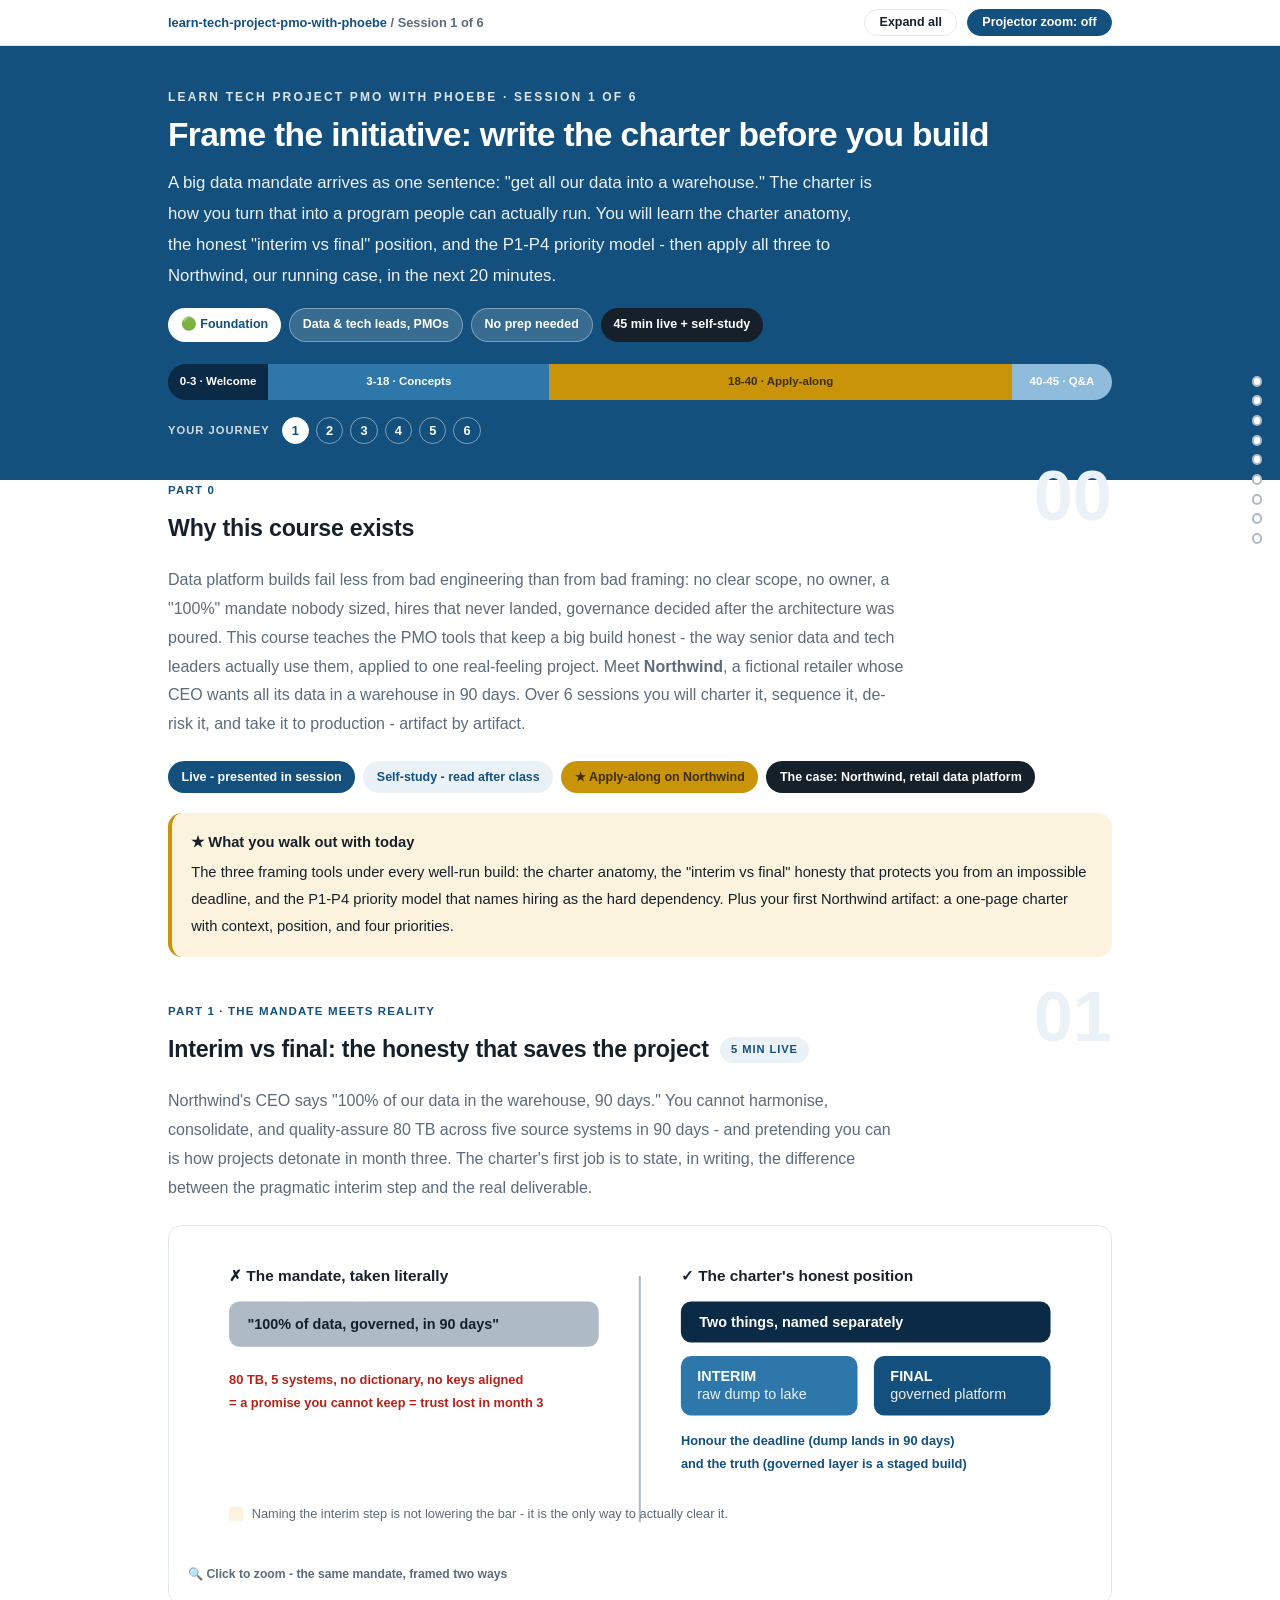
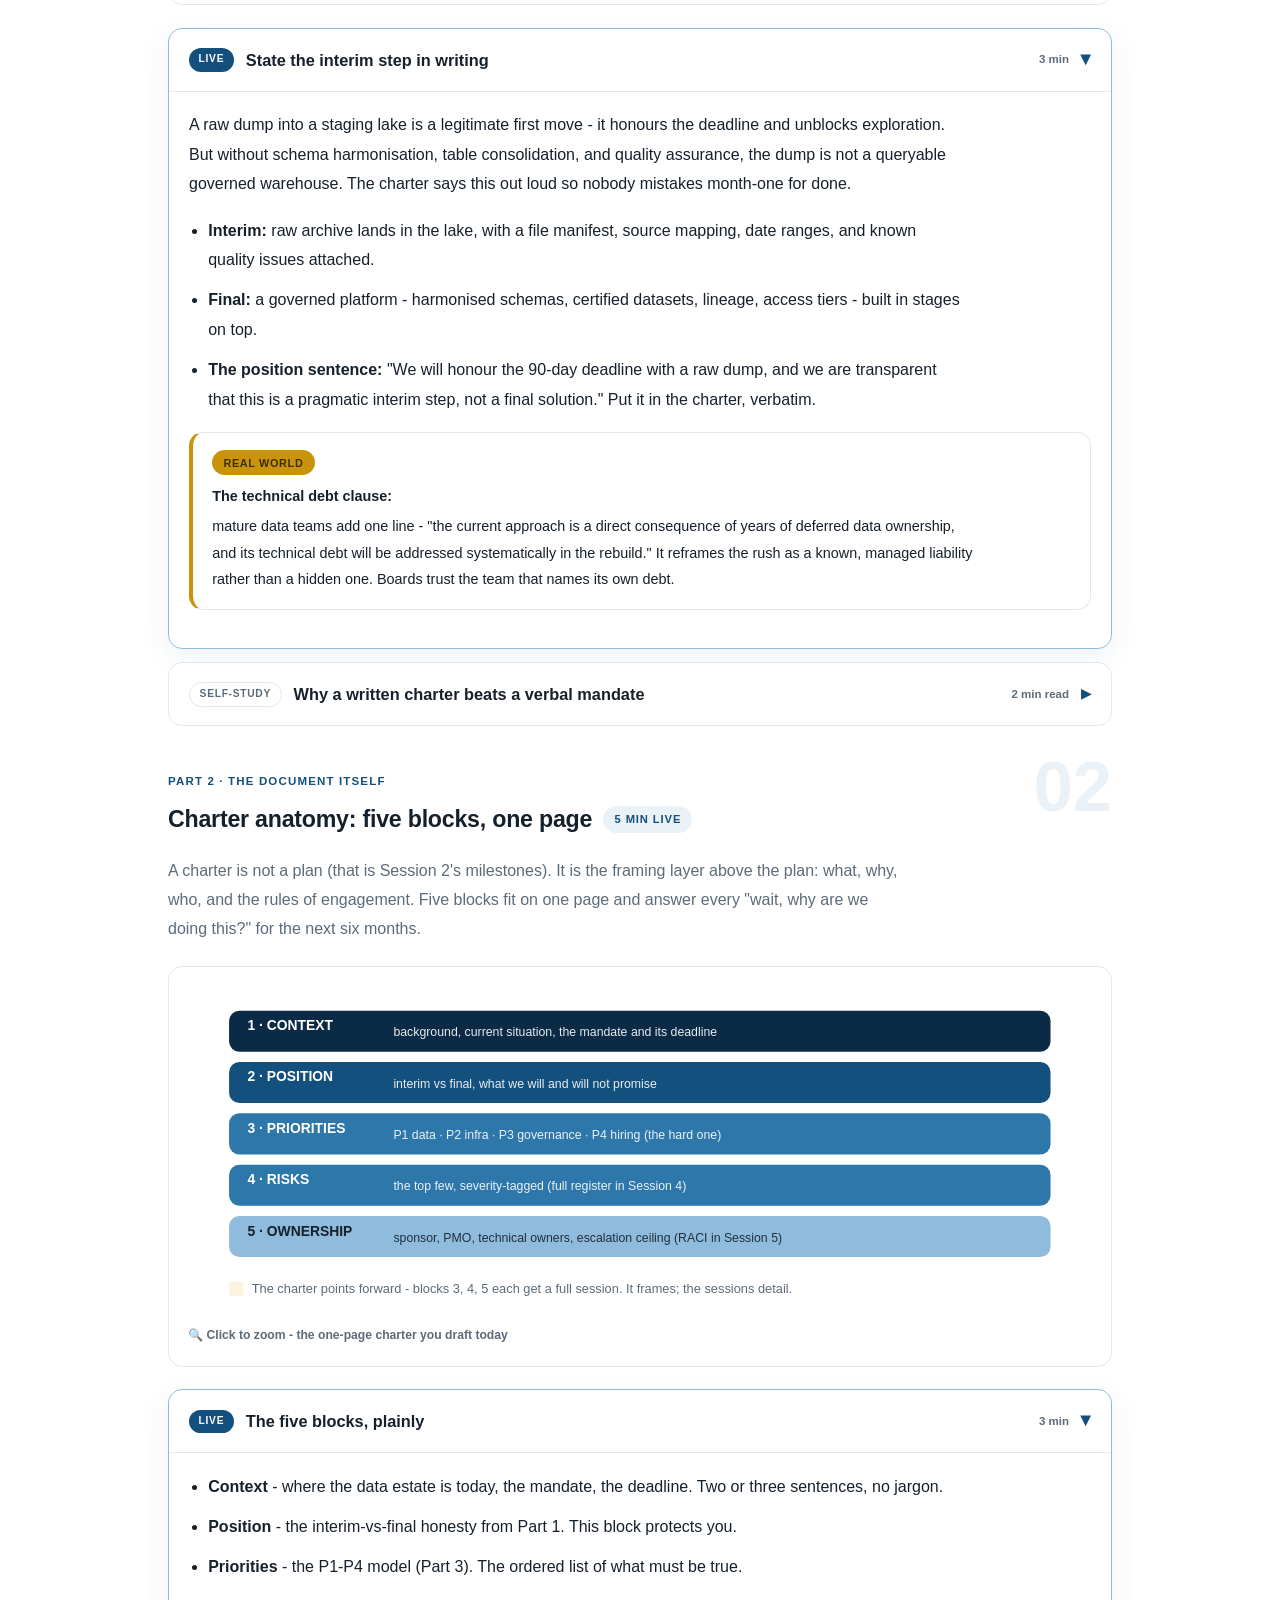
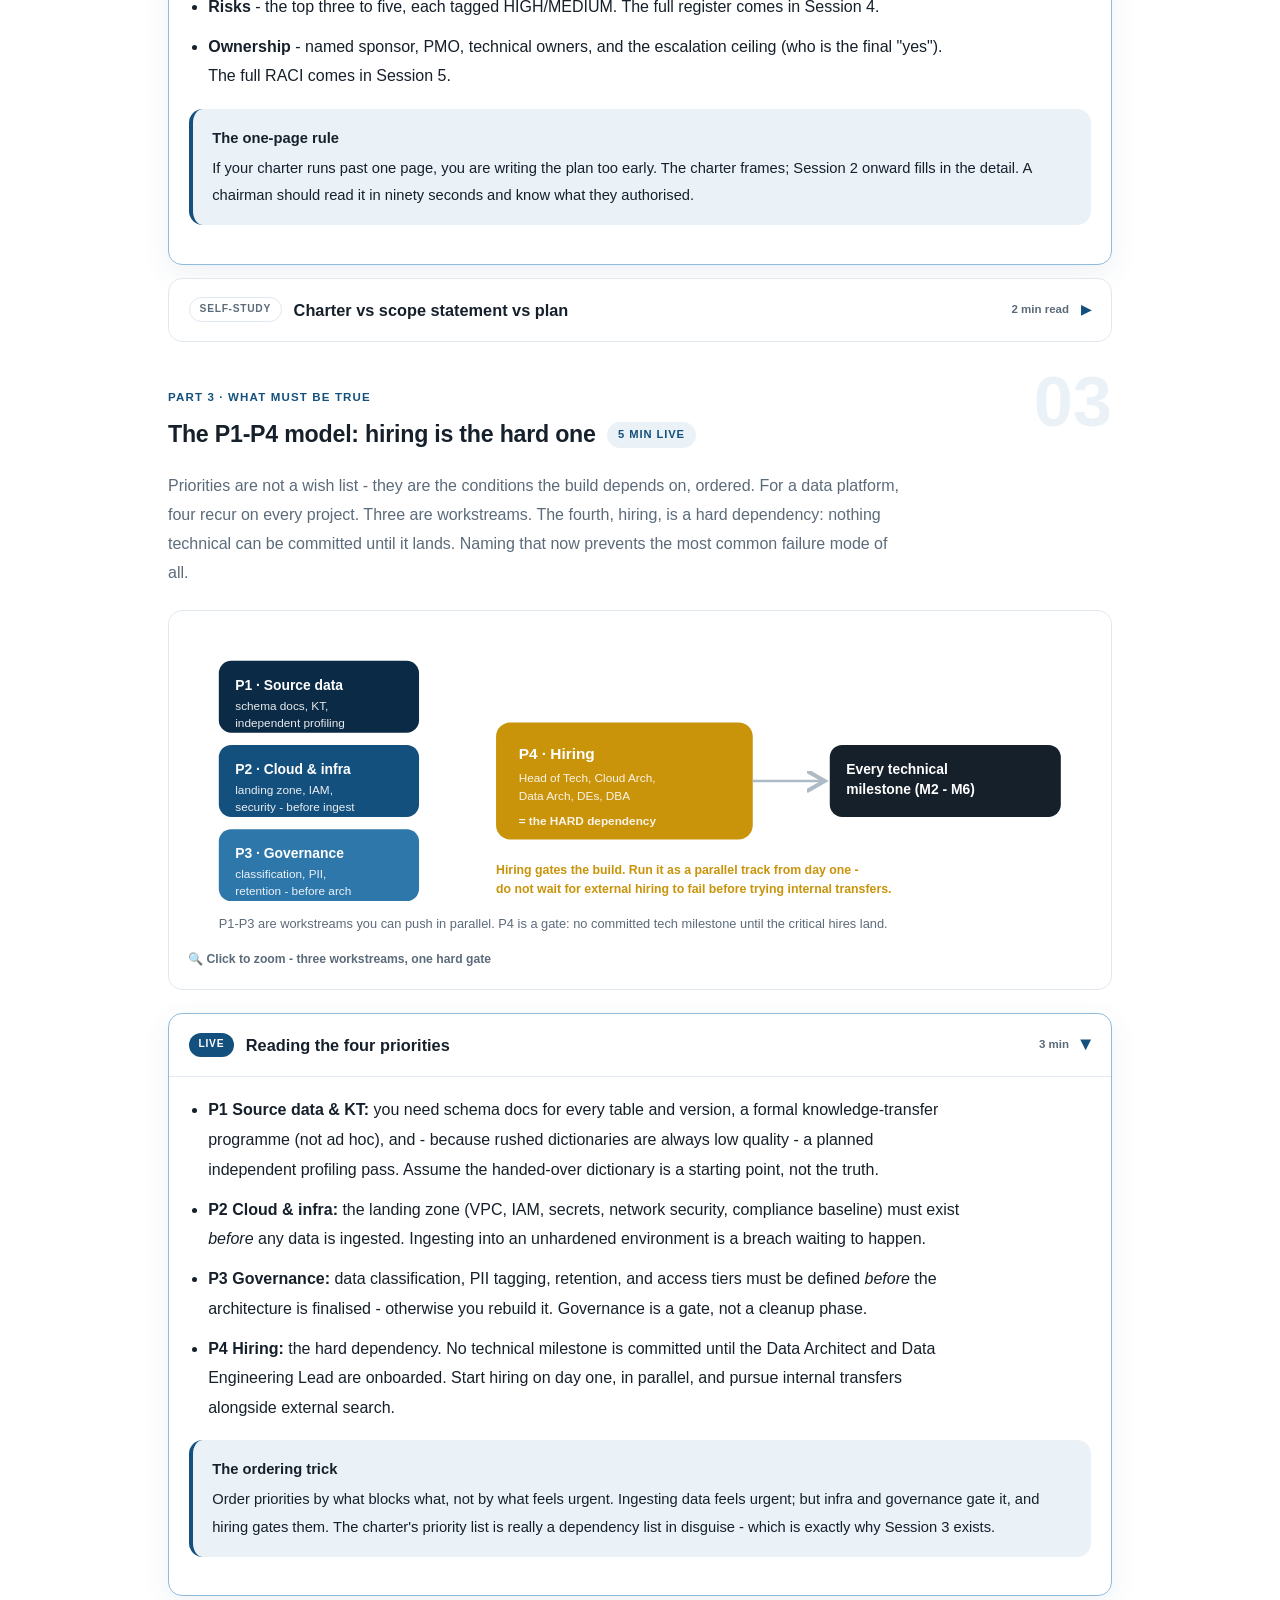
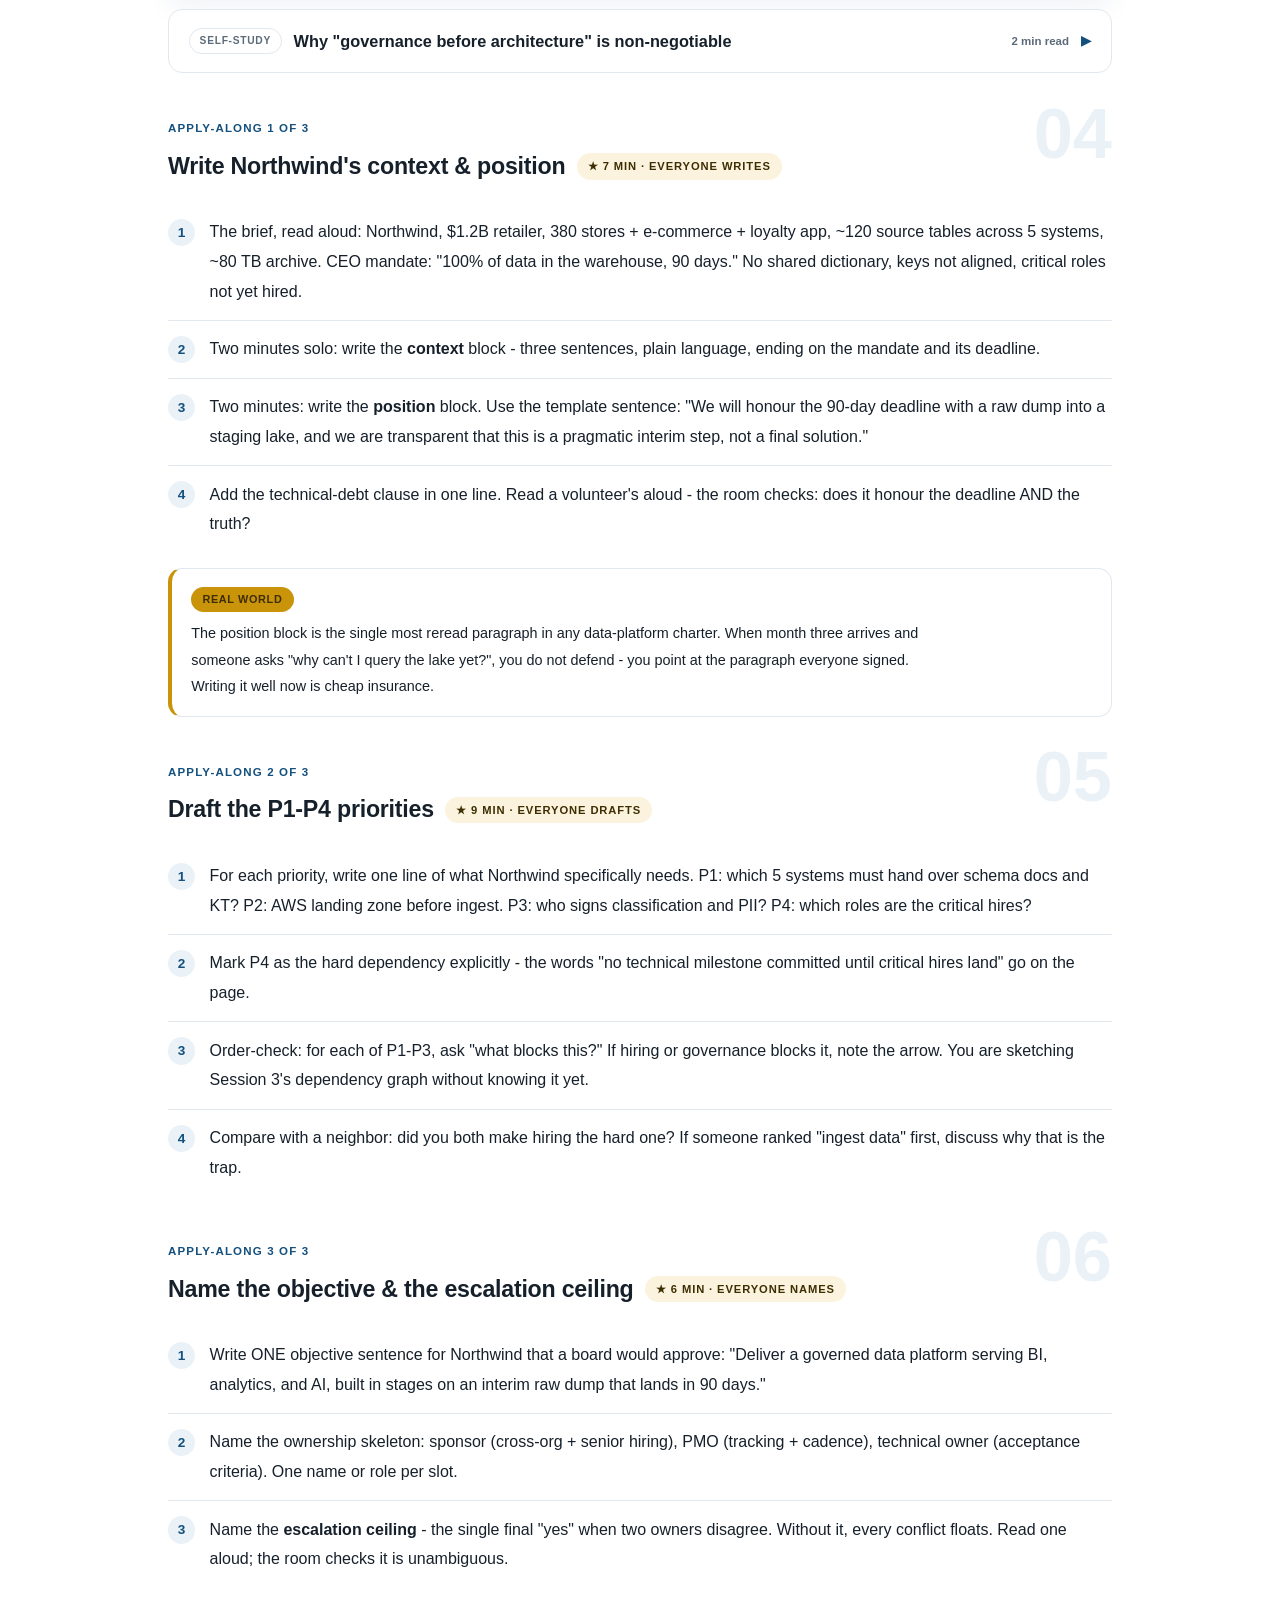
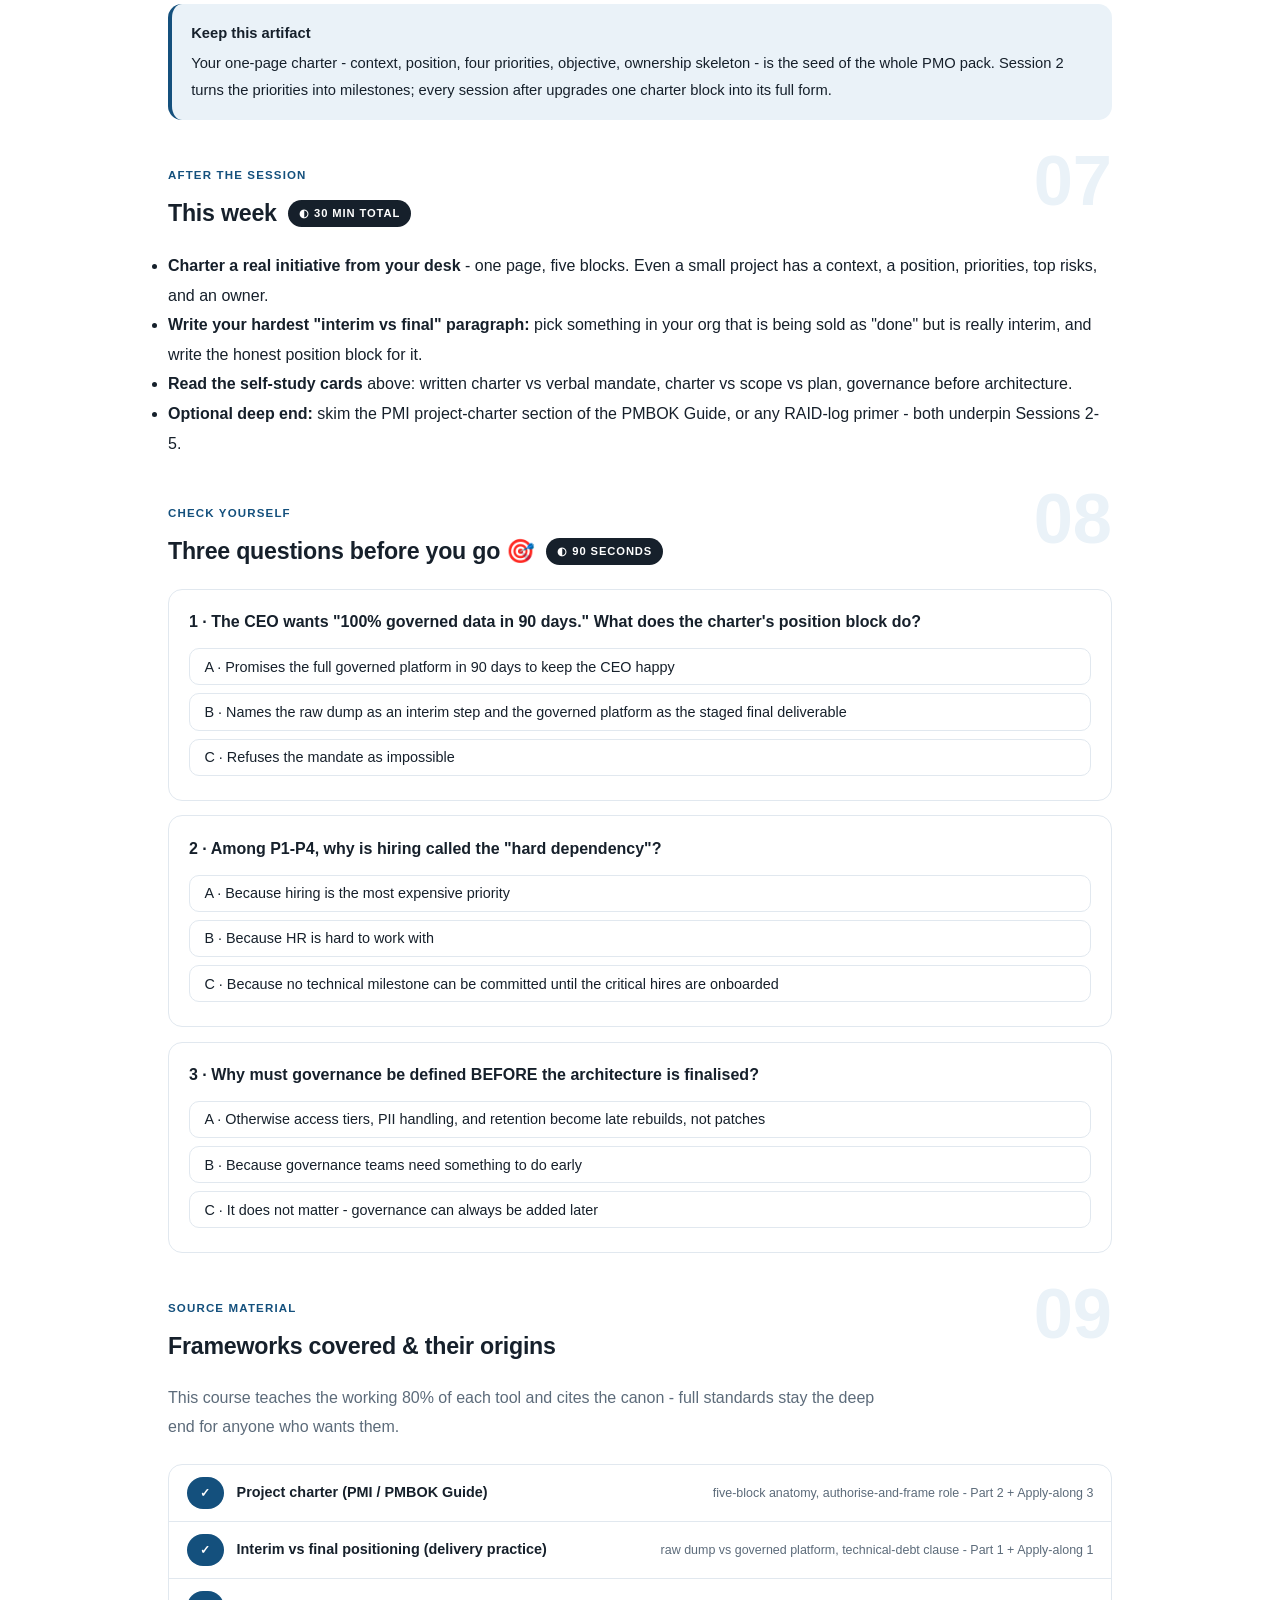
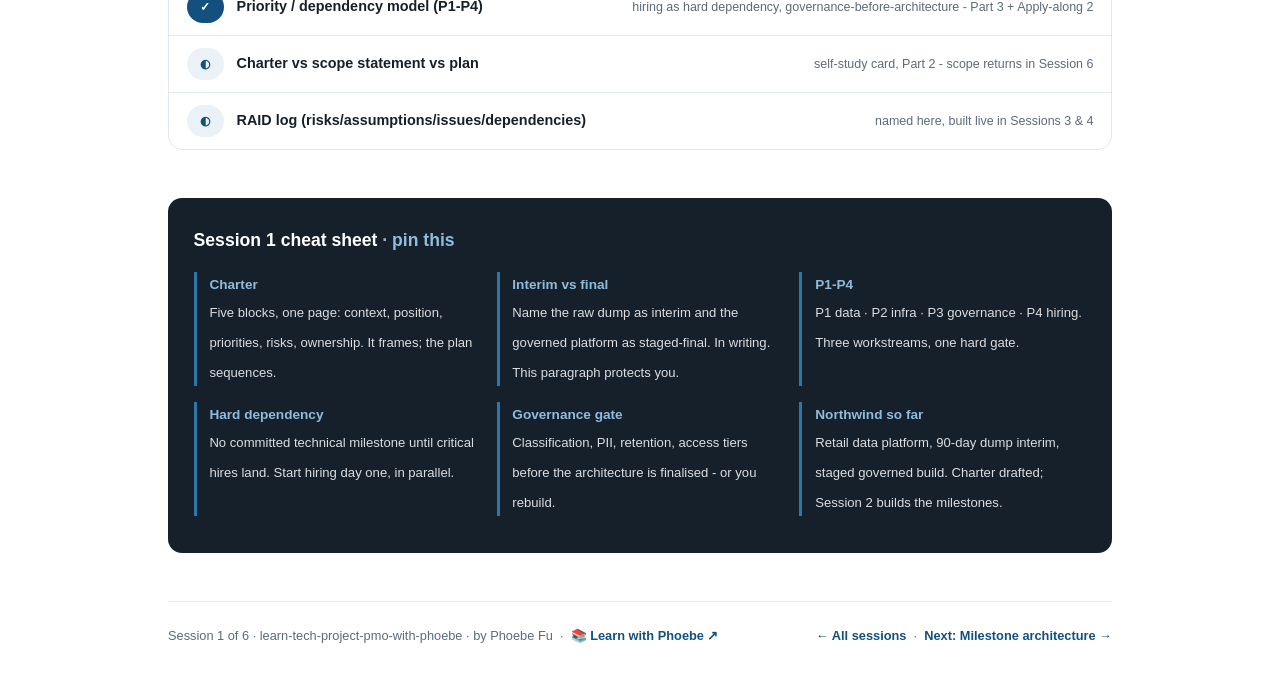
==== courses/01-frame-the-initiative.html @ e07779bd "Add Learn with Phoebe hub backlink to footers" ====
<!DOCTYPE html>
<html lang="en">
<head>
<meta charset="UTF-8">
<meta name="viewport" content="width=device-width, initial-scale=1.0">
<title>Session 1 · Frame the initiative &amp; write the charter - learn tech project PMO with phoebe</title>
<link rel="stylesheet" href="../assets/style.css?v=1">
</head>
<body>

<div class="toolbar">
  <div class="wrap">
    <span class="crumb"><a href="../index.html">learn-tech-project-pmo-with-phoebe</a> / Session 1 of 6</span>
    <button class="btn" id="toggle-all" type="button">Expand all</button>
    <button class="btn primary" id="zoom-toggle" type="button">Projector zoom: off</button>
  </div>
</div>

<header class="masthead">
  <div class="wrap">
    <div class="eyebrow">Learn Tech Project PMO with Phoebe · Session 1 of 6</div>
    <h1>Frame the initiative: <span class="accent">write the charter before you build</span></h1>
    <p class="sub">A big data mandate arrives as one sentence: "get all our data into a warehouse." The charter is how you turn that into a program people can actually run. You will learn the charter anatomy, the honest "interim vs final" position, and the P1-P4 priority model - then apply all three to Northwind, our running case, in the next 20 minutes.</p>
    <div class="chip-row">
      <span class="chip level">🟢 Foundation</span>
      <span class="chip audience">Data &amp; tech leads, PMOs</span>
      <span class="chip audience">No prep needed</span>
      <span class="chip time">45 min live + self-study</span>
    </div>
    <div class="agenda">
      <span class="a1" style="flex:1">0-3 · Welcome</span>
      <span class="a2" style="flex:3">3-18 · Concepts</span>
      <span class="a3" style="flex:5">18-40 · Apply-along</span>
      <span class="a4" style="flex:1">40-45 · Q&amp;A</span>
    </div>
  </div>
</header>

<main class="wrap">

  <!-- ============ INTRO ============ -->
  <section class="section" id="intro">
    <div class="section-kicker">
      <span class="klabel">Part 0</span>
      <h2>Why this course exists</h2>
    </div>
    <p class="lede">Data platform builds fail less from bad engineering than from bad framing: no clear scope, no owner, a "100%" mandate nobody sized, hires that never landed, governance decided after the architecture was poured. This course teaches the PMO tools that keep a big build honest - the way senior data and tech leaders actually use them, applied to one real-feeling project. Meet <strong>Northwind</strong>, a fictional retailer whose CEO wants all its data in a warehouse in 90 days. Over 6 sessions you will charter it, sequence it, de-risk it, and take it to production - artifact by artifact.</p>
    <div class="legend">
      <span class="pill solid">Live - presented in session</span>
      <span class="pill light">Self-study - read after class</span>
      <span class="pill amber">★ Apply-along on Northwind</span>
      <span class="pill inkpill">The case: Northwind, retail data platform</span>
    </div>
    <div class="callout win">
      <strong>★ What you walk out with today</strong>
      The three framing tools under every well-run build: the charter anatomy, the "interim vs final" honesty that protects you from an impossible deadline, and the P1-P4 priority model that names hiring as the hard dependency. Plus your first Northwind artifact: a one-page charter with context, position, and four priorities.
    </div>
  </section>

  <!-- ============ PART 1: THE MANDATE + HONEST POSITION ============ -->
  <section class="section" id="mandate">
    <div class="section-kicker">
      <span class="klabel">Part 1 · the mandate meets reality</span>
      <h2>Interim vs final: the honesty that saves the project <span class="tag concept">5 min live</span></h2>
    </div>
    <p class="lede">Northwind's CEO says "100% of our data in the warehouse, 90 days." You cannot harmonise, consolidate, and quality-assure 80 TB across five source systems in 90 days - and pretending you can is how projects detonate in month three. The charter's first job is to state, in writing, the difference between the pragmatic interim step and the real deliverable.</p>

    <figure class="zoomable">
      <svg viewBox="0 0 880 300" xmlns="http://www.w3.org/2000/svg" role="img" aria-label="The mandate versus the honest plan: a raw dump is an interim step, the governed platform is the real deliverable">
        <style>
          .mdT { font: 700 14px Inter, sans-serif; fill: #FFFFFF; }
          .mdH { font: 700 15px Inter, sans-serif; fill: #16202B; }
          .mdX { font: 400 12.5px Inter, sans-serif; fill: #5C6B7A; }
          .mdB { font: 600 12.5px Inter, sans-serif; fill: #B42318; }
          .mdG { font: 600 12.5px Inter, sans-serif; fill: #14507D; }
        </style>
        <text class="mdH" x="40" y="35">✗ The mandate, taken literally</text>
        <rect x="40" y="55" width="360" height="44" rx="10" fill="#AEBAC6"/>
        <text class="mdT" x="58" y="82" style="fill:#16202B">"100% of data, governed, in 90 days"</text>
        <text class="mdB" x="40" y="135">80 TB, 5 systems, no dictionary, no keys aligned</text>
        <text class="mdB" x="40" y="158">= a promise you cannot keep = trust lost in month 3</text>
        <line x1="440" y1="30" x2="440" y2="270" stroke="#AEBAC6" stroke-width="2"/>
        <text class="mdH" x="480" y="35">✓ The charter's honest position</text>
        <rect x="480" y="55" width="360" height="40" rx="10" fill="#0B2A45"/>
        <text class="mdT" x="498" y="80">Two things, named separately</text>
        <rect x="480" y="108" width="172" height="58" rx="10" fill="#2E77AB"/>
        <text class="mdT" x="496" y="132">INTERIM</text>
        <text class="mdT" x="496" y="150" style="font-weight:400;opacity:.9">raw dump to lake</text>
        <rect x="668" y="108" width="172" height="58" rx="10" fill="#14507D"/>
        <text class="mdT" x="684" y="132">FINAL</text>
        <text class="mdT" x="684" y="150" style="font-weight:400;opacity:.9">governed platform</text>
        <text class="mdG" x="480" y="195">Honour the deadline (dump lands in 90 days)</text>
        <text class="mdG" x="480" y="217">and the truth (governed layer is a staged build)</text>
        <rect x="40" y="255" width="14" height="14" rx="3" fill="#FBF3DD"/>
        <text class="mdX" x="62" y="266">Naming the interim step is not lowering the bar - it is the only way to actually clear it.</text>
      </svg>
      <figcaption>🔍 Click to zoom - the same mandate, framed two ways</figcaption>
    </figure>

    <details class="card" open>
      <summary><span class="mode live">Live</span>State the interim step in writing<span class="mini">3 min</span><span class="caret">▶</span></summary>
      <div class="body">
        <p>A raw dump into a staging lake is a legitimate first move - it honours the deadline and unblocks exploration. But without schema harmonisation, table consolidation, and quality assurance, the dump is not a queryable governed warehouse. The charter says this out loud so nobody mistakes month-one for done.</p>
        <ul>
          <li><strong>Interim:</strong> raw archive lands in the lake, with a file manifest, source mapping, date ranges, and known quality issues attached.</li>
          <li><strong>Final:</strong> a governed platform - harmonised schemas, certified datasets, lineage, access tiers - built in stages on top.</li>
          <li><strong>The position sentence:</strong> "We will honour the 90-day deadline with a raw dump, and we are transparent that this is a pragmatic interim step, not a final solution." Put it in the charter, verbatim.</li>
        </ul>
        <div class="callout example">
          <span class="ex-pill">Real world</span>
          <p><strong>The technical debt clause:</strong> mature data teams add one line - "the current approach is a direct consequence of years of deferred data ownership, and its technical debt will be addressed systematically in the rebuild." It reframes the rush as a known, managed liability rather than a hidden one. Boards trust the team that names its own debt.</p>
        </div>
      </div>
    </details>

    <details class="card">
      <summary><span class="mode self">Self-study</span>Why a written charter beats a verbal mandate<span class="mini">2 min read</span><span class="caret">▶</span></summary>
      <div class="body">
        <p>PMI's project charter exists for one reason: to formally authorise the project and give the manager a documented reference for scope, objectives, and stakeholders. A verbal mandate ("just get the data in") drifts - everyone remembers a different version. A charter freezes the shared version.</p>
        <table class="clean">
          <thead><tr><th>Verbal mandate</th><th>Written charter</th></tr></thead>
          <tbody>
            <tr><td>"Get all the data in"</td><td>Scope named: raw dump interim, governed platform final</td></tr>
            <tr><td>Deadline remembered differently by each exec</td><td>90 days for the dump, staged milestones for the rest</td></tr>
            <tr><td>No named owner when it slips</td><td>Sponsor, PMO, and technical owners on the page</td></tr>
          </tbody>
        </table>
        <p>The charter is not bureaucracy - it is the thing you point at when priorities collide in month two.</p>
      </div>
    </details>
  </section>

  <!-- ============ PART 2: CHARTER ANATOMY ============ -->
  <section class="section" id="anatomy">
    <div class="section-kicker">
      <span class="klabel">Part 2 · the document itself</span>
      <h2>Charter anatomy: five blocks, one page <span class="tag concept">5 min live</span></h2>
    </div>
    <p class="lede">A charter is not a plan (that is Session 2's milestones). It is the framing layer above the plan: what, why, who, and the rules of engagement. Five blocks fit on one page and answer every "wait, why are we doing this?" for the next six months.</p>

    <figure class="zoomable">
      <svg viewBox="0 0 880 320" xmlns="http://www.w3.org/2000/svg" role="img" aria-label="Charter anatomy: context, position, priorities, risks, and ownership stacked into one page">
        <style>
          .caT { font: 700 13.5px Inter, sans-serif; fill: #FFFFFF; }
          .caS { font: 400 12px Inter, sans-serif; fill: #FFFFFF; opacity: .9; }
          .caX { font: 400 12.5px Inter, sans-serif; fill: #5C6B7A; }
          .caN { font: 600 12px Inter, sans-serif; fill: #16202B; }
        </style>
        <rect x="40" y="24" width="800" height="40" rx="10" fill="#0B2A45"/>
        <text class="caT" x="58" y="43">1 · CONTEXT</text>
        <text class="caS" x="200" y="49">background, current situation, the mandate and its deadline</text>
        <rect x="40" y="74" width="800" height="40" rx="10" fill="#14507D"/>
        <text class="caT" x="58" y="93">2 · POSITION</text>
        <text class="caS" x="200" y="99">interim vs final, what we will and will not promise</text>
        <rect x="40" y="124" width="800" height="40" rx="10" fill="#2E77AB"/>
        <text class="caT" x="58" y="143">3 · PRIORITIES</text>
        <text class="caS" x="200" y="149">P1 data · P2 infra · P3 governance · P4 hiring (the hard one)</text>
        <rect x="40" y="174" width="800" height="40" rx="10" fill="#2E77AB"/>
        <text class="caT" x="58" y="193">4 · RISKS</text>
        <text class="caS" x="200" y="199">the top few, severity-tagged (full register in Session 4)</text>
        <rect x="40" y="224" width="800" height="40" rx="10" fill="#8FBCDD"/>
        <text class="caT" x="58" y="243" style="fill:#16202B">5 · OWNERSHIP</text>
        <text class="caS" x="200" y="249" style="fill:#16202B">sponsor, PMO, technical owners, escalation ceiling (RACI in Session 5)</text>
        <rect x="40" y="288" width="14" height="14" rx="3" fill="#FBF3DD"/>
        <text class="caX" x="62" y="299">The charter points forward - blocks 3, 4, 5 each get a full session. It frames; the sessions detail.</text>
      </svg>
      <figcaption>🔍 Click to zoom - the one-page charter you draft today</figcaption>
    </figure>

    <details class="card" open>
      <summary><span class="mode live">Live</span>The five blocks, plainly<span class="mini">3 min</span><span class="caret">▶</span></summary>
      <div class="body">
        <ul>
          <li><strong>Context</strong> - where the data estate is today, the mandate, the deadline. Two or three sentences, no jargon.</li>
          <li><strong>Position</strong> - the interim-vs-final honesty from Part 1. This block protects you.</li>
          <li><strong>Priorities</strong> - the P1-P4 model (Part 3). The ordered list of what must be true.</li>
          <li><strong>Risks</strong> - the top three to five, each tagged HIGH/MEDIUM. The full register comes in Session 4.</li>
          <li><strong>Ownership</strong> - named sponsor, PMO, technical owners, and the escalation ceiling (who is the final "yes"). The full RACI comes in Session 5.</li>
        </ul>
        <div class="callout tip">
          <strong>The one-page rule</strong>
          If your charter runs past one page, you are writing the plan too early. The charter frames; Session 2 onward fills in the detail. A chairman should read it in ninety seconds and know what they authorised.
        </div>
      </div>
    </details>

    <details class="card">
      <summary><span class="mode self">Self-study</span>Charter vs scope statement vs plan<span class="mini">2 min read</span><span class="caret">▶</span></summary>
      <div class="body">
        <p>Three documents get confused. The charter <em>authorises and frames</em>. The scope statement <em>bounds</em> (in vs out). The plan <em>sequences</em> (milestones, dates, dependencies). You write them in that order, and each is shorter to write once the one above it exists.</p>
        <ul>
          <li><strong>Charter:</strong> "We are building a governed data platform; raw dump is interim." (this session)</li>
          <li><strong>Scope:</strong> "In: 5 source systems, curated core datasets. Out: real-time streaming, external data buys." (touched in Session 6 sizing)</li>
          <li><strong>Plan:</strong> "M1 raw load, M2 infra, M3 migration..." (Session 2)</li>
        </ul>
      </div>
    </details>
  </section>

  <!-- ============ PART 3: P1-P4 PRIORITIES ============ -->
  <section class="section" id="priorities">
    <div class="section-kicker">
      <span class="klabel">Part 3 · what must be true</span>
      <h2>The P1-P4 model: hiring is the hard one <span class="tag concept">5 min live</span></h2>
    </div>
    <p class="lede">Priorities are not a wish list - they are the conditions the build depends on, ordered. For a data platform, four recur on every project. Three are workstreams. The fourth, hiring, is a hard dependency: nothing technical can be committed until it lands. Naming that now prevents the most common failure mode of all.</p>

    <figure class="zoomable">
      <svg viewBox="0 0 880 300" xmlns="http://www.w3.org/2000/svg" role="img" aria-label="Four priority lanes: source data, cloud infrastructure, governance, and hiring as the hard dependency gating the others">
        <style>
          .prT { font: 700 13.5px Inter, sans-serif; fill: #FFFFFF; }
          .prS { font: 400 11.5px Inter, sans-serif; fill: #FFFFFF; opacity: .9; }
          .prH { font: 700 13px Inter, sans-serif; fill: #16202B; }
          .prX { font: 400 12.5px Inter, sans-serif; fill: #5C6B7A; }
          .prHot { font: 700 12px Inter, sans-serif; fill: #C9930A; }
        </style>
        <rect x="30" y="30" width="195" height="70" rx="12" fill="#0B2A45"/>
        <text class="prT" x="46" y="58">P1 · Source data</text>
        <text class="prS" x="46" y="78">schema docs, KT,</text>
        <text class="prS" x="46" y="94">independent profiling</text>
        <rect x="30" y="112" width="195" height="70" rx="12" fill="#14507D"/>
        <text class="prT" x="46" y="140">P2 · Cloud &amp; infra</text>
        <text class="prS" x="46" y="160">landing zone, IAM,</text>
        <text class="prS" x="46" y="176">security - before ingest</text>
        <rect x="30" y="194" width="195" height="70" rx="12" fill="#2E77AB"/>
        <text class="prT" x="46" y="222">P3 · Governance</text>
        <text class="prS" x="46" y="242">classification, PII,</text>
        <text class="prS" x="46" y="258">retention - before arch</text>
        <rect x="300" y="90" width="250" height="114" rx="14" fill="#C9930A"/>
        <text class="prT" x="322" y="126" style="font-size:15px">P4 · Hiring</text>
        <text class="prS" x="322" y="148">Head of Tech, Cloud Arch,</text>
        <text class="prS" x="322" y="166">Data Arch, DEs, DBA</text>
        <text class="prS" x="322" y="190" style="font-weight:700">= the HARD dependency</text>
        <line x1="550" y1="147" x2="620" y2="147" stroke="#AEBAC6" stroke-width="2.5" marker-end="url(#prAh)"/>
        <defs>
          <marker id="prAh" markerWidth="9" markerHeight="9" refX="7" refY="4" orient="auto">
            <path d="M0,0 L7,4 L0,8" fill="none" stroke="#AEBAC6" stroke-width="1.6"/>
          </marker>
        </defs>
        <rect x="625" y="112" width="225" height="70" rx="12" fill="#16202B"/>
        <text class="prT" x="641" y="140">Every technical</text>
        <text class="prT" x="641" y="160">milestone (M2 - M6)</text>
        <text class="prHot" x="300" y="238">Hiring gates the build. Run it as a parallel track from day one -</text>
        <text class="prHot" x="300" y="256">do not wait for external hiring to fail before trying internal transfers.</text>
        <text class="prX" x="30" y="290">P1-P3 are workstreams you can push in parallel. P4 is a gate: no committed tech milestone until the critical hires land.</text>
      </svg>
      <figcaption>🔍 Click to zoom - three workstreams, one hard gate</figcaption>
    </figure>

    <details class="card" open>
      <summary><span class="mode live">Live</span>Reading the four priorities<span class="mini">3 min</span><span class="caret">▶</span></summary>
      <div class="body">
        <ul>
          <li><strong>P1 Source data &amp; KT:</strong> you need schema docs for every table and version, a formal knowledge-transfer programme (not ad hoc), and - because rushed dictionaries are always low quality - a planned independent profiling pass. Assume the handed-over dictionary is a starting point, not the truth.</li>
          <li><strong>P2 Cloud &amp; infra:</strong> the landing zone (VPC, IAM, secrets, network security, compliance baseline) must exist <em>before</em> any data is ingested. Ingesting into an unhardened environment is a breach waiting to happen.</li>
          <li><strong>P3 Governance:</strong> data classification, PII tagging, retention, and access tiers must be defined <em>before</em> the architecture is finalised - otherwise you rebuild it. Governance is a gate, not a cleanup phase.</li>
          <li><strong>P4 Hiring:</strong> the hard dependency. No technical milestone is committed until the Data Architect and Data Engineering Lead are onboarded. Start hiring on day one, in parallel, and pursue internal transfers alongside external search.</li>
        </ul>
        <div class="callout tip">
          <strong>The ordering trick</strong>
          Order priorities by what blocks what, not by what feels urgent. Ingesting data feels urgent; but infra and governance gate it, and hiring gates them. The charter's priority list is really a dependency list in disguise - which is exactly why Session 3 exists.
        </div>
      </div>
    </details>

    <details class="card">
      <summary><span class="mode self">Self-study</span>Why "governance before architecture" is non-negotiable<span class="mini">2 min read</span><span class="caret">▶</span></summary>
      <div class="body">
        <p>If you finalise the warehouse design before governance defines what is sensitive, where PII lives, and who may see which tier, you will re-architect: access controls bolted on late, PII discovered in a "public" schema, retention rules that force a re-partition. Every one of those is a rebuild, not a patch.</p>
        <ul>
          <li><strong>Classification first:</strong> what is public, internal, confidential, restricted - decided by the governance office, not the engineers.</li>
          <li><strong>Then design to it:</strong> the architecture inherits the tiers as a constraint, so access controls are structural, not afterthoughts.</li>
          <li><strong>This is a gate in Session 3:</strong> governance sign-off is a hard predecessor to the M2 infrastructure milestone.</li>
        </ul>
      </div>
    </details>
  </section>

  <!-- ============ DEMO 1 ============ -->
  <section class="section" id="demo-1">
    <div class="section-kicker">
      <span class="klabel">Apply-along 1 of 3</span>
      <h2>Write Northwind's context &amp; position <span class="tag demo">★ 7 min · everyone writes</span></h2>
    </div>
    <div class="steps">
      <div class="step"><p>The brief, read aloud: Northwind, $1.2B retailer, 380 stores + e-commerce + loyalty app, ~120 source tables across 5 systems, ~80 TB archive. CEO mandate: "100% of data in the warehouse, 90 days." No shared dictionary, keys not aligned, critical roles not yet hired.</p></div>
      <div class="step"><p>Two minutes solo: write the <strong>context</strong> block - three sentences, plain language, ending on the mandate and its deadline.</p></div>
      <div class="step"><p>Two minutes: write the <strong>position</strong> block. Use the template sentence: "We will honour the 90-day deadline with a raw dump into a staging lake, and we are transparent that this is a pragmatic interim step, not a final solution."</p></div>
      <div class="step"><p>Add the technical-debt clause in one line. Read a volunteer's aloud - the room checks: does it honour the deadline AND the truth?</p></div>
    </div>
    <div class="callout example">
      <span class="ex-pill">Real world</span>
      <p>The position block is the single most reread paragraph in any data-platform charter. When month three arrives and someone asks "why can't I query the lake yet?", you do not defend - you point at the paragraph everyone signed. Writing it well now is cheap insurance.</p>
    </div>
  </section>

  <!-- ============ DEMO 2 ============ -->
  <section class="section" id="demo-2">
    <div class="section-kicker">
      <span class="klabel">Apply-along 2 of 3</span>
      <h2>Draft the P1-P4 priorities <span class="tag demo">★ 9 min · everyone drafts</span></h2>
    </div>
    <div class="steps">
      <div class="step"><p>For each priority, write one line of what Northwind specifically needs. P1: which 5 systems must hand over schema docs and KT? P2: AWS landing zone before ingest. P3: who signs classification and PII? P4: which roles are the critical hires?</p></div>
      <div class="step"><p>Mark P4 as the hard dependency explicitly - the words "no technical milestone committed until critical hires land" go on the page.</p></div>
      <div class="step"><p>Order-check: for each of P1-P3, ask "what blocks this?" If hiring or governance blocks it, note the arrow. You are sketching Session 3's dependency graph without knowing it yet.</p></div>
      <div class="step"><p>Compare with a neighbor: did you both make hiring the hard one? If someone ranked "ingest data" first, discuss why that is the trap.</p></div>
    </div>
  </section>

  <!-- ============ DEMO 3 ============ -->
  <section class="section" id="demo-3">
    <div class="section-kicker">
      <span class="klabel">Apply-along 3 of 3</span>
      <h2>Name the objective &amp; the escalation ceiling <span class="tag demo">★ 6 min · everyone names</span></h2>
    </div>
    <div class="steps">
      <div class="step"><p>Write ONE objective sentence for Northwind that a board would approve: "Deliver a governed data platform serving BI, analytics, and AI, built in stages on an interim raw dump that lands in 90 days."</p></div>
      <div class="step"><p>Name the ownership skeleton: sponsor (cross-org + senior hiring), PMO (tracking + cadence), technical owner (acceptance criteria). One name or role per slot.</p></div>
      <div class="step"><p>Name the <strong>escalation ceiling</strong> - the single final "yes" when two owners disagree. Without it, every conflict floats. Read one aloud; the room checks it is unambiguous.</p></div>
    </div>
    <div class="callout tip">
      <strong>Keep this artifact</strong>
      Your one-page charter - context, position, four priorities, objective, ownership skeleton - is the seed of the whole PMO pack. Session 2 turns the priorities into milestones; every session after upgrades one charter block into its full form.
    </div>
  </section>

  <!-- ============ HOMEWORK ============ -->
  <section class="section" id="exercise">
    <div class="section-kicker">
      <span class="klabel">After the session</span>
      <h2>This week <span class="tag exercise">◐ 30 min total</span></h2>
    </div>
    <ul>
      <li><strong>Charter a real initiative from your desk</strong> - one page, five blocks. Even a small project has a context, a position, priorities, top risks, and an owner.</li>
      <li><strong>Write your hardest "interim vs final" paragraph:</strong> pick something in your org that is being sold as "done" but is really interim, and write the honest position block for it.</li>
      <li><strong>Read the self-study cards</strong> above: written charter vs verbal mandate, charter vs scope vs plan, governance before architecture.</li>
      <li><strong>Optional deep end:</strong> skim the PMI project-charter section of the PMBOK Guide, or any RAID-log primer - both underpin Sessions 2-5.</li>
    </ul>
  </section>

  <!-- ============ QUIZ ============ -->
  <section class="section" id="quiz">
    <div class="section-kicker">
      <span class="klabel">Check yourself</span>
      <h2>Three questions before you go 🎯 <span class="tag exercise">◐ 90 seconds</span></h2>
    </div>
    <div class="quiz-q" data-answer="1">
      <p class="qtext">1 · The CEO wants "100% governed data in 90 days." What does the charter's position block do?</p>
      <button class="qopt" type="button">A · Promises the full governed platform in 90 days to keep the CEO happy</button>
      <button class="qopt" type="button">B · Names the raw dump as an interim step and the governed platform as the staged final deliverable</button>
      <button class="qopt" type="button">C · Refuses the mandate as impossible</button>
      <p class="qwhy">Honour the deadline (dump lands) and the truth (governed layer is staged). Naming interim vs final is what protects the project in month three - it is neither over-promising nor refusing.</p>
    </div>
    <div class="quiz-q" data-answer="2">
      <p class="qtext">2 · Among P1-P4, why is hiring called the "hard dependency"?</p>
      <button class="qopt" type="button">A · Because hiring is the most expensive priority</button>
      <button class="qopt" type="button">B · Because HR is hard to work with</button>
      <button class="qopt" type="button">C · Because no technical milestone can be committed until the critical hires are onboarded</button>
      <p class="qwhy">P1-P3 are workstreams you can push in parallel; P4 gates the technical milestones entirely. Start it day one, run it in parallel, and pursue internal transfers too.</p>
    </div>
    <div class="quiz-q" data-answer="0">
      <p class="qtext">3 · Why must governance be defined BEFORE the architecture is finalised?</p>
      <button class="qopt" type="button">A · Otherwise access tiers, PII handling, and retention become late rebuilds, not patches</button>
      <button class="qopt" type="button">B · Because governance teams need something to do early</button>
      <button class="qopt" type="button">C · It does not matter - governance can always be added later</button>
      <p class="qwhy">Classification, PII, retention, and access tiers are structural constraints. Design to them and controls are built in; add them later and you re-architect. It is a hard gate in Session 3.</p>
    </div>
    <p class="quiz-score"></p>
  </section>

  <!-- ============ SOURCES ============ -->
  <section class="section" id="official">
    <div class="section-kicker">
      <span class="klabel">Source material</span>
      <h2>Frameworks covered &amp; their origins</h2>
    </div>
    <p class="lede">This course teaches the working 80% of each tool and cites the canon - full standards stay the deep end for anyone who wants them.</p>
    <div class="covered">
      <div class="covered-row"><span class="status pill solid">✓</span><span class="name">Project charter (PMI / PMBOK Guide)</span><span class="note">five-block anatomy, authorise-and-frame role - Part 2 + Apply-along 3</span></div>
      <div class="covered-row"><span class="status pill solid">✓</span><span class="name">Interim vs final positioning (delivery practice)</span><span class="note">raw dump vs governed platform, technical-debt clause - Part 1 + Apply-along 1</span></div>
      <div class="covered-row"><span class="status pill solid">✓</span><span class="name">Priority / dependency model (P1-P4)</span><span class="note">hiring as hard dependency, governance-before-architecture - Part 3 + Apply-along 2</span></div>
      <div class="covered-row"><span class="status pill light">◐</span><span class="name">Charter vs scope statement vs plan</span><span class="note">self-study card, Part 2 - scope returns in Session 6</span></div>
      <div class="covered-row"><span class="status pill light">◐</span><span class="name">RAID log (risks/assumptions/issues/dependencies)</span><span class="note">named here, built live in Sessions 3 &amp; 4</span></div>
    </div>
  </section>

  <!-- ============ CHEAT SHEET ============ -->
  <section class="cheat" id="cheatsheet">
    <h3>Session 1 cheat sheet <span>· pin this</span></h3>
    <div class="grid-2">
      <div class="cheat-item"><b>Charter</b><span>Five blocks, one page: context, position, priorities, risks, ownership. It frames; the plan sequences.</span></div>
      <div class="cheat-item"><b>Interim vs final</b><span>Name the raw dump as interim and the governed platform as staged-final. In writing. This paragraph protects you.</span></div>
      <div class="cheat-item"><b>P1-P4</b><span>P1 data · P2 infra · P3 governance · P4 hiring. Three workstreams, one hard gate.</span></div>
      <div class="cheat-item"><b>Hard dependency</b><span>No committed technical milestone until critical hires land. Start hiring day one, in parallel.</span></div>
      <div class="cheat-item"><b>Governance gate</b><span>Classification, PII, retention, access tiers before the architecture is finalised - or you rebuild.</span></div>
      <div class="cheat-item"><b>Northwind so far</b><span>Retail data platform, 90-day dump interim, staged governed build. Charter drafted; Session 2 builds the milestones.</span></div>
    </div>
  </section>

  <footer class="pagefoot">
    <span>Session 1 of 6 · learn-tech-project-pmo-with-phoebe · by Phoebe Fu &nbsp;·&nbsp; 📚 <a href="https://phoebefu6.github.io/learn-with-phoebe/">Learn with Phoebe ↗</a></span>
    <span><a href="../index.html">← All sessions</a> &nbsp;·&nbsp; <a href="02-milestone-architecture.html">Next: Milestone architecture →</a></span>
  </footer>

</main>

<script src="../assets/app.js?v=1"></script>
</body>
</html>
---- assets/style.css ----
/* learn-claude-with-phoebe - editorial bold design system
   Accent: indigo #14507D · Ink: #16202B · Flagship: amber #C9930A */

:root {
  --indigo: #14507D;
  --indigo-deep: #0B2A45;
  --indigo-mid: #2E77AB;
  --indigo-soft: #8FBCDD;
  --indigo-50: #EAF2F8;
  --ink: #16202B;
  --muted: #5C6B7A;
  --faint: #AEBAC6;
  --hairline: #E1E8EF;
  --amber: #C9930A;
  --amber-ink: #3D2E03;
  --amber-50: #FBF3DD;
  --paper: #FFFFFF;
  --code-bg: #0E2233;
  --code-ink: #DCE9F3;
  --radius: 14px;
}

* { margin: 0; padding: 0; box-sizing: border-box; }

html { font-size: 16px; scroll-behavior: smooth; }
html.zoom-125 { font-size: 20px; }
html.zoom-150 { font-size: 24px; }

body {
  font-family: "Inter", -apple-system, BlinkMacSystemFont, "Segoe UI", Roboto, sans-serif;
  background: var(--paper);
  color: var(--ink);
  line-height: 1.85;
  font-feature-settings: "tnum";
}

.wrap { max-width: 62rem; margin: 0 auto; padding: 0 1.5rem; }

/* ---------- header band ---------- */
.masthead {
  background: var(--indigo);
  color: #fff;
  padding: 2.5rem 0 2.25rem;
}
.masthead .eyebrow {
  font-size: .75rem;
  letter-spacing: .18em;
  text-transform: uppercase;
  opacity: .85;
  font-weight: 600;
}
.masthead h1 {
  font-size: 2.1rem;
  line-height: 1.15;
  font-weight: 800;
  margin: .5rem 0 .75rem;
  letter-spacing: -.02em;
}
.masthead h1 .accent { color: inherit; }
.masthead .sub { font-size: 1.05rem; opacity: .92; max-width: 44rem; }

.chip-row { display: flex; flex-wrap: wrap; gap: .5rem; margin-top: 1.1rem; }
.chip {
  display: inline-flex;
  align-items: center;
  gap: .35rem;
  border-radius: 999px;
  padding: .25rem .8rem;
  font-size: .78rem;
  font-weight: 600;
  white-space: nowrap;
}
.chip.level { background: #fff; color: var(--indigo); }
.chip.audience { background: rgba(255,255,255,.16); color: #fff; border: 1px solid rgba(255,255,255,.35); }
.chip.time { background: var(--ink); color: #fff; font-variant-numeric: tabular-nums; }

/* ---------- agenda bar ---------- */
.agenda {
  display: flex;
  border-radius: 999px;
  overflow: hidden;
  margin: 1.4rem 0 0;
  font-size: .72rem;
  font-weight: 600;
  text-align: center;
  color: #fff;
}
.agenda span { padding: .45rem .3rem; white-space: nowrap; overflow: hidden; text-overflow: ellipsis; }
.agenda .a1 { background: var(--indigo-deep); }
.agenda .a2 { background: var(--indigo-mid); }
.agenda .a3 { background: var(--amber); color: var(--amber-ink); }
.agenda .a4 { background: var(--indigo-soft); }

/* ---------- toolbar ---------- */
.toolbar {
  position: sticky;
  top: 0;
  z-index: 40;
  background: rgba(255,255,255,.94);
  backdrop-filter: blur(6px);
  border-bottom: 1px solid var(--hairline);
  padding: .55rem 0;
}
.toolbar .wrap { display: flex; align-items: center; gap: .6rem; }
.toolbar .crumb { font-size: .8rem; color: var(--muted); font-weight: 600; margin-right: auto; }
.toolbar .crumb a { color: var(--indigo); text-decoration: none; }
.btn {
  border: 1px solid var(--hairline);
  background: #fff;
  color: var(--ink);
  border-radius: 999px;
  padding: .35rem .9rem;
  font-size: .78rem;
  font-weight: 600;
  cursor: pointer;
  font-family: inherit;
  transition: all .15s ease;
}
.btn:hover { border-color: var(--indigo); color: var(--indigo); }
.btn.primary { background: var(--indigo); border-color: var(--indigo); color: #fff; }
.btn.primary:hover { background: var(--indigo-deep); }

/* ---------- sections ---------- */
main { padding: 2.5rem 0 4rem; }

.section { margin-bottom: 2.8rem; }
.section-kicker { margin-bottom: 1rem; }
.section-kicker .klabel {
  display: block;
  font-size: .72rem;
  text-transform: uppercase;
  letter-spacing: .1em;
  color: var(--indigo);
  font-weight: 700;
  margin-bottom: .35rem;
}
.section-kicker h2 {
  font-size: 1.45rem;
  font-weight: 800;
  letter-spacing: -.01em;
  display: flex;
  align-items: center;
  gap: .7rem;
  flex-wrap: wrap;
}
.section-kicker .tag {
  border-radius: 999px;
  padding: .18rem .7rem;
  font-size: .7rem;
  font-weight: 700;
  text-transform: uppercase;
  letter-spacing: .08em;
}
.tag.concept { background: var(--indigo-50); color: var(--indigo); }
.tag.demo { background: var(--amber-50); color: var(--amber-ink); }
.tag.exercise { background: var(--ink); color: #fff; }

.lede { color: var(--muted); max-width: 46rem; margin-bottom: 1.4rem; line-height: 1.8; }

/* live vs self-study markers on cards */
.mode {
  font-size: .64rem;
  font-weight: 700;
  text-transform: uppercase;
  letter-spacing: .07em;
  padding: .14rem .6rem;
  border-radius: 999px;
  flex: none;
}
.mode.live { background: var(--indigo); color: #fff; }
.mode.self { background: #fff; color: var(--muted); border: 1px solid var(--hairline); }

/* ---------- accordions ---------- */
details.card {
  border: 1px solid var(--hairline);
  border-radius: var(--radius);
  margin-bottom: .8rem;
  overflow: hidden;
  background: #fff;
}
details.card[open] { border-color: var(--indigo-soft); box-shadow: 0 8px 28px rgba(20,80,125,.08); }
details.card summary {
  list-style: none;
  cursor: pointer;
  padding: 1rem 1.25rem;
  display: flex;
  align-items: center;
  gap: .75rem;
  font-weight: 700;
  font-size: 1.02rem;
  user-select: none;
}
details.card summary::-webkit-details-marker { display: none; }
details.card summary .dot {
  width: .6rem; height: .6rem;
  border-radius: 999px;
  background: var(--indigo);
  flex: none;
}
details.card summary .mini { margin-left: auto; font-size: .72rem; color: var(--muted); font-weight: 600; white-space: nowrap; }
details.card summary .caret { transition: transform .2s ease; color: var(--indigo); font-size: .8rem; }
details.card[open] summary .caret { transform: rotate(90deg); }
details.card .body { padding: 0 1.25rem 1.4rem; border-top: 1px solid var(--hairline); padding-top: 1.15rem; }
details.card .body p { margin-bottom: 1.05rem; max-width: 48rem; }
details.card .body p:last-child { margin-bottom: 0; }
details.card .body ul, details.card .body ol { margin: 0 0 1.1rem 1.2rem; max-width: 47rem; }
details.card .body li { margin-bottom: .65rem; }
details.card .body h4 { font-size: .95rem; font-weight: 700; margin: 1.1rem 0 .45rem; }
details.card .body h4:first-child { margin-top: 0; }

/* ---------- pills & legends ---------- */
.legend { display: flex; flex-wrap: wrap; gap: .5rem; margin: 0 0 1.2rem; }
.pill {
  display: inline-flex;
  align-items: center;
  gap: .4rem;
  border-radius: 999px;
  padding: .28rem .85rem;
  font-size: .78rem;
  font-weight: 600;
}
.pill.solid { background: var(--indigo); color: #fff; }
.pill.light { background: var(--indigo-50); color: var(--indigo); }
.pill.inkpill { background: var(--ink); color: #fff; }
.pill.amber, .pill.peach { background: var(--amber); color: var(--amber-ink); }
.pill.bare { color: var(--faint); }

/* ---------- 4D grid ---------- */
.grid-2 { display: grid; grid-template-columns: repeat(auto-fit, minmax(15rem, 1fr)); gap: .8rem; margin: .5rem 0 1rem; }
.d-card {
  border: 1px solid var(--hairline);
  border-left: 4px solid var(--indigo);
  border-radius: 10px;
  padding: 1rem 1.1rem;
}
.d-card h4 { font-size: .95rem; margin-bottom: .3rem; }
.d-card h4 .lead-letter { color: var(--indigo); }
.d-card p { font-size: .86rem; color: var(--muted); margin: 0; }

/* ---------- tables ---------- */
table.clean { width: 100%; border-collapse: collapse; font-size: .9rem; margin: .4rem 0 1rem; }
table.clean th {
  text-align: left;
  font-size: .72rem;
  text-transform: uppercase;
  letter-spacing: .08em;
  color: var(--muted);
  padding: .5rem .6rem;
  border-bottom: 2px solid var(--ink);
}
table.clean td { padding: .7rem .6rem; border-bottom: .5px solid var(--hairline); vertical-align: top; line-height: 1.7; }
table.clean td:first-child { font-weight: 600; }

/* ---------- prompt boxes ---------- */
.prompt-box {
  position: relative;
  background: var(--code-bg);
  color: var(--code-ink);
  border-radius: var(--radius);
  padding: 1.1rem 1.2rem;
  margin: 1rem 0 1.2rem;
  font-family: "SF Mono", ui-monospace, Menlo, Consolas, monospace;
  font-size: .84rem;
  line-height: 1.65;
  white-space: pre-wrap;
  word-break: break-word;
}
.prompt-box .label {
  position: absolute;
  top: -0.7rem;
  left: 1rem;
  background: var(--indigo);
  color: #fff;
  font-family: "Inter", -apple-system, sans-serif;
  font-size: .68rem;
  font-weight: 700;
  letter-spacing: .06em;
  text-transform: uppercase;
  border-radius: 999px;
  padding: .15rem .7rem;
}
.prompt-box.bad .label { background: var(--faint); color: var(--ink); }
.prompt-box.good .label { background: var(--amber); color: var(--amber-ink); }
.copy-btn {
  position: absolute;
  top: .7rem;
  right: .7rem;
  background: rgba(255,255,255,.1);
  border: 1px solid rgba(255,255,255,.25);
  color: #fff;
  border-radius: 999px;
  padding: .25rem .8rem;
  font-size: .72rem;
  font-weight: 600;
  cursor: pointer;
  font-family: "Inter", -apple-system, sans-serif;
  transition: background .15s ease;
}
.copy-btn:hover { background: rgba(255,255,255,.22); }
.copy-btn.copied { background: var(--amber); border-color: var(--amber); color: var(--amber-ink); }

/* ---------- demo steps ---------- */
.steps { counter-reset: step; margin: .6rem 0 1rem; }
.step {
  display: flex;
  gap: .9rem;
  padding: .85rem 0;
  border-bottom: .5px solid var(--hairline);
}
.step:last-child { border-bottom: none; }
.step::before {
  counter-increment: step;
  content: counter(step);
  flex: none;
  width: 1.7rem; height: 1.7rem;
  border-radius: 999px;
  background: var(--indigo-50);
  color: var(--indigo);
  font-weight: 700;
  font-size: .85rem;
  display: inline-flex;
  align-items: center;
  justify-content: center;
  margin-top: .1rem;
}
.step p { margin: 0; }

/* ---------- callouts ---------- */
.callout {
  border-radius: var(--radius);
  padding: 1rem 1.2rem;
  margin: 1rem 0;
  font-size: .92rem;
}
.callout.tip { background: var(--indigo-50); border-left: 4px solid var(--indigo); }
.callout.win { background: var(--amber-50); border-left: 4px solid var(--amber); }
.callout strong:first-child { display: block; margin-bottom: .2rem; }

.callout.example {
  background: #FFFFFF;
  border: 1px solid var(--hairline);
  border-left: 4px solid var(--amber);
  font-size: .9rem;
}
.callout.example .ex-pill {
  display: inline-block;
  background: var(--amber);
  color: var(--amber-ink);
  border-radius: 999px;
  padding: .15rem .7rem;
  font-size: .68rem;
  font-weight: 700;
  text-transform: uppercase;
  letter-spacing: .06em;
  margin-bottom: .5rem;
}
.callout.example p { margin: 0 0 .75rem; max-width: 47rem; }
.callout.example p:last-child { margin-bottom: 0; }
.callout.example ul { margin: 0 0 0 1.1rem; max-width: 46rem; }
.callout.example li { margin-bottom: .6rem; }
.callout.example li:last-child { margin-bottom: 0; }

/* ---------- zoomable figures ---------- */
figure.zoomable {
  border: 1px solid var(--hairline);
  border-radius: var(--radius);
  padding: 1.2rem;
  margin: 1rem 0 1.4rem;
  cursor: zoom-in;
  transition: box-shadow .15s ease;
  background: #fff;
}
figure.zoomable:hover { box-shadow: 0 8px 28px rgba(20,80,125,.12); }
figure.zoomable svg, figure.zoomable img { width: 100%; height: auto; display: block; }
figure.zoomable figcaption {
  margin-top: .6rem;
  font-size: .76rem;
  color: var(--muted);
  font-weight: 600;
  display: flex;
  align-items: center;
  gap: .4rem;
}

.lightbox {
  position: fixed;
  inset: 0;
  z-index: 100;
  background: rgba(22,32,43,.9);
  display: none;
  align-items: center;
  justify-content: center;
  padding: 3vh 3vw;
  cursor: zoom-out;
}
.lightbox.open { display: flex; }
.lightbox .inner {
  background: #fff;
  border-radius: var(--radius);
  padding: 2rem;
  max-width: 94vw;
  max-height: 92vh;
  overflow: auto;
}
.lightbox .inner svg, .lightbox .inner img { width: min(88vw, 70rem); height: auto; }
.lightbox .close-hint {
  position: fixed;
  top: 1rem; right: 1.4rem;
  color: #fff;
  font-size: .8rem;
  font-weight: 600;
  opacity: .8;
}

/* ---------- courses covered ---------- */
.covered { border: 1px solid var(--hairline); border-radius: var(--radius); overflow: hidden; }
.covered-row {
  display: flex;
  align-items: baseline;
  gap: .8rem;
  padding: .75rem 1.1rem;
  border-bottom: .5px solid var(--hairline);
  font-size: .9rem;
}
.covered-row:last-child { border-bottom: none; }
.covered-row .status { flex: none; }
.covered-row .name { font-weight: 600; }
.covered-row .note { margin-left: auto; color: var(--muted); font-size: .78rem; text-align: right; }

/* ---------- cheat sheet footer ---------- */
.cheat {
  background: var(--ink);
  color: #fff;
  border-radius: var(--radius);
  padding: 1.6rem 1.6rem 1.3rem;
  margin-top: 3rem;
}
.cheat h3 { font-size: 1.1rem; margin-bottom: 1rem; }
.cheat h3 span { color: var(--indigo-soft); }
.cheat .grid-2 { gap: 1rem; }
.cheat .cheat-item { border-left: 3px solid var(--indigo-mid); padding-left: .8rem; }
.cheat .cheat-item b { display: block; font-size: .85rem; color: var(--indigo-soft); }
.cheat .cheat-item span { font-size: .82rem; opacity: .85; }

footer.pagefoot {
  border-top: 1px solid var(--hairline);
  margin-top: 3rem;
  padding: 1.4rem 0 2.5rem;
  font-size: .8rem;
  color: var(--muted);
  display: flex;
  justify-content: space-between;
  flex-wrap: wrap;
  gap: .8rem;
}
footer.pagefoot a { color: var(--indigo); text-decoration: none; font-weight: 600; }

/* ---------- wayfinding: reading progress + section dots + part numbers ---------- */

#progress-bar {
  position: fixed;
  top: 0; left: 0;
  height: 3px;
  width: 0;
  background: linear-gradient(90deg, var(--indigo), var(--amber));
  z-index: 90;
}

.pagenav {
  position: fixed;
  right: 1.1rem;
  top: 50%;
  transform: translateY(-50%);
  z-index: 50;
  display: flex;
  flex-direction: column;
  gap: .55rem;
}
.pagenav a {
  width: .68rem; height: .68rem;
  border-radius: 999px;
  background: #fff;
  border: 2px solid var(--faint);
  display: block;
  position: relative;
  transition: all .15s ease;
}
.pagenav a:hover { border-color: var(--indigo); transform: scale(1.3); }
.pagenav a.active { background: var(--indigo); border-color: var(--indigo); }
.pagenav a .nlabel {
  position: absolute;
  right: 1.4rem;
  top: 50%;
  transform: translateY(-50%);
  background: var(--ink);
  color: #fff;
  font-size: .7rem;
  font-weight: 600;
  padding: .22rem .65rem;
  border-radius: 6px;
  white-space: nowrap;
  opacity: 0;
  pointer-events: none;
  transition: opacity .15s ease;
}
.pagenav a:hover .nlabel { opacity: 1; }
@media (max-width: 74rem) { .pagenav { display: none; } }

main { counter-reset: partnum -1; }
.section .section-kicker { position: relative; }
.section .section-kicker::before {
  counter-increment: partnum;
  content: counter(partnum, decimal-leading-zero);
  position: absolute;
  right: 0;
  top: -1.2rem;
  font-size: 4.4rem;
  font-weight: 800;
  color: var(--indigo-50);
  line-height: 1;
  font-variant-numeric: tabular-nums;
  pointer-events: none;
  z-index: 0;
}
.section .section-kicker > * { position: relative; z-index: 1; }

details.card summary { transition: background .15s ease; }
details.card summary:hover { background: #F6FAFD; }

/* ---------- journey strip: you are here in the series ---------- */
.journey {
  display: flex;
  align-items: center;
  gap: .45rem;
  margin-top: 1.1rem;
  flex-wrap: wrap;
}
.journey .jlabel { font-size: .7rem; font-weight: 700; text-transform: uppercase; letter-spacing: .09em; opacity: .8; margin-right: .3rem; }
.journey a {
  width: 1.7rem; height: 1.7rem;
  border-radius: 999px;
  display: inline-flex;
  align-items: center;
  justify-content: center;
  font-size: .8rem;
  font-weight: 700;
  text-decoration: none;
  color: #fff;
  border: 1.5px solid rgba(255,255,255,.45);
  transition: all .15s ease;
  font-variant-numeric: tabular-nums;
}
.journey a:hover { border-color: #fff; transform: scale(1.12); }
.journey a.here { background: #fff; color: var(--indigo); border-color: #fff; }
.journey a.dd-chip { width: auto; border-radius: 999px; padding: 0 .7rem; font-size: .72rem; }

/* ---------- check-yourself quiz ---------- */
.quiz-q {
  border: 1px solid var(--hairline);
  border-radius: var(--radius);
  padding: 1.1rem 1.25rem 1rem;
  margin-bottom: .9rem;
  background: #fff;
}
.quiz-q .qtext { font-weight: 700; margin-bottom: .7rem; }
.quiz-q .qopt {
  display: block;
  width: 100%;
  text-align: left;
  background: #fff;
  border: 1px solid var(--hairline);
  border-radius: 10px;
  padding: .6rem .9rem;
  margin-bottom: .5rem;
  font-size: .9rem;
  font-family: inherit;
  color: var(--ink);
  cursor: pointer;
  transition: all .15s ease;
}
.quiz-q .qopt:hover { border-color: var(--indigo); background: var(--indigo-50); }
.quiz-q .qopt.correct { background: var(--indigo); border-color: var(--indigo); color: #fff; font-weight: 600; }
.quiz-q .qopt.correct::after { content: "  ✓"; }
.quiz-q .qopt.wrong { background: #FEF2F2; border-color: #FCA5A5; color: #991B1B; animation: qshake .3s ease; }
.quiz-q .qopt.wrong::after { content: "  ✗ try again"; font-size: .78rem; }
.quiz-q .qopt:disabled { cursor: default; }
.quiz-q .qwhy {
  display: none;
  background: var(--amber-50);
  border-left: 4px solid var(--amber);
  border-radius: 8px;
  padding: .6rem .9rem;
  font-size: .86rem;
  margin-top: .3rem;
}
.quiz-q.answered .qwhy { display: block; }
@keyframes qshake {
  0%, 100% { transform: translateX(0); }
  25% { transform: translateX(-5px); }
  75% { transform: translateX(5px); }
}
.quiz-score { font-weight: 700; color: var(--indigo); margin-top: .4rem; }

@media (prefers-reduced-motion: reduce) {
  .quiz-q .qopt.wrong { animation: none; }
  .journey a:hover { transform: none; }
}

/* ---------- micro-interactions (react-bits inspired, vanilla) ---------- */

/* BlurText: staggered word reveal on the masthead headline */
.masthead h1 .bw {
  display: inline-block;
  opacity: 0;
  filter: blur(8px);
  transform: translateY(.35em);
  animation: bw-in .7s cubic-bezier(.22,.9,.35,1) forwards;
  animation-delay: var(--bw-delay, 0s);
}
@keyframes bw-in {
  to { opacity: 1; filter: blur(0); transform: translateY(0); }
}

/* SpotlightCard: cursor-following highlight on accordion cards */
details.card { position: relative; }
details.card::after {
  content: "";
  position: absolute;
  inset: 0;
  pointer-events: none;
  opacity: 0;
  transition: opacity .3s ease;
  background: radial-gradient(320px circle at var(--mx, 50%) var(--my, 50%), rgba(20,80,125,.09), transparent 65%);
}
details.card:hover::after { opacity: 1; }

/* ScrollReveal: sections rise in as they enter the viewport */
.js-reveal .section {
  opacity: 0;
  transform: translateY(16px);
  transition: opacity .6s ease, transform .6s cubic-bezier(.22,.9,.35,1);
}
.js-reveal .section.revealed { opacity: 1; transform: none; }

@media (prefers-reduced-motion: reduce) {
  .masthead h1 .bw { animation: none; opacity: 1; filter: none; transform: none; }
  details.card::after { display: none; }
  .js-reveal .section { opacity: 1; transform: none; transition: none; }
}

@media (max-width: 40rem) {
  .masthead h1 { font-size: 1.6rem; }
  .agenda span { font-size: .6rem; }
  .toolbar .crumb { display: none; }
}

@media print {
  .toolbar, .copy-btn { display: none; }
  details.card { border: 1px solid #ccc; }
}
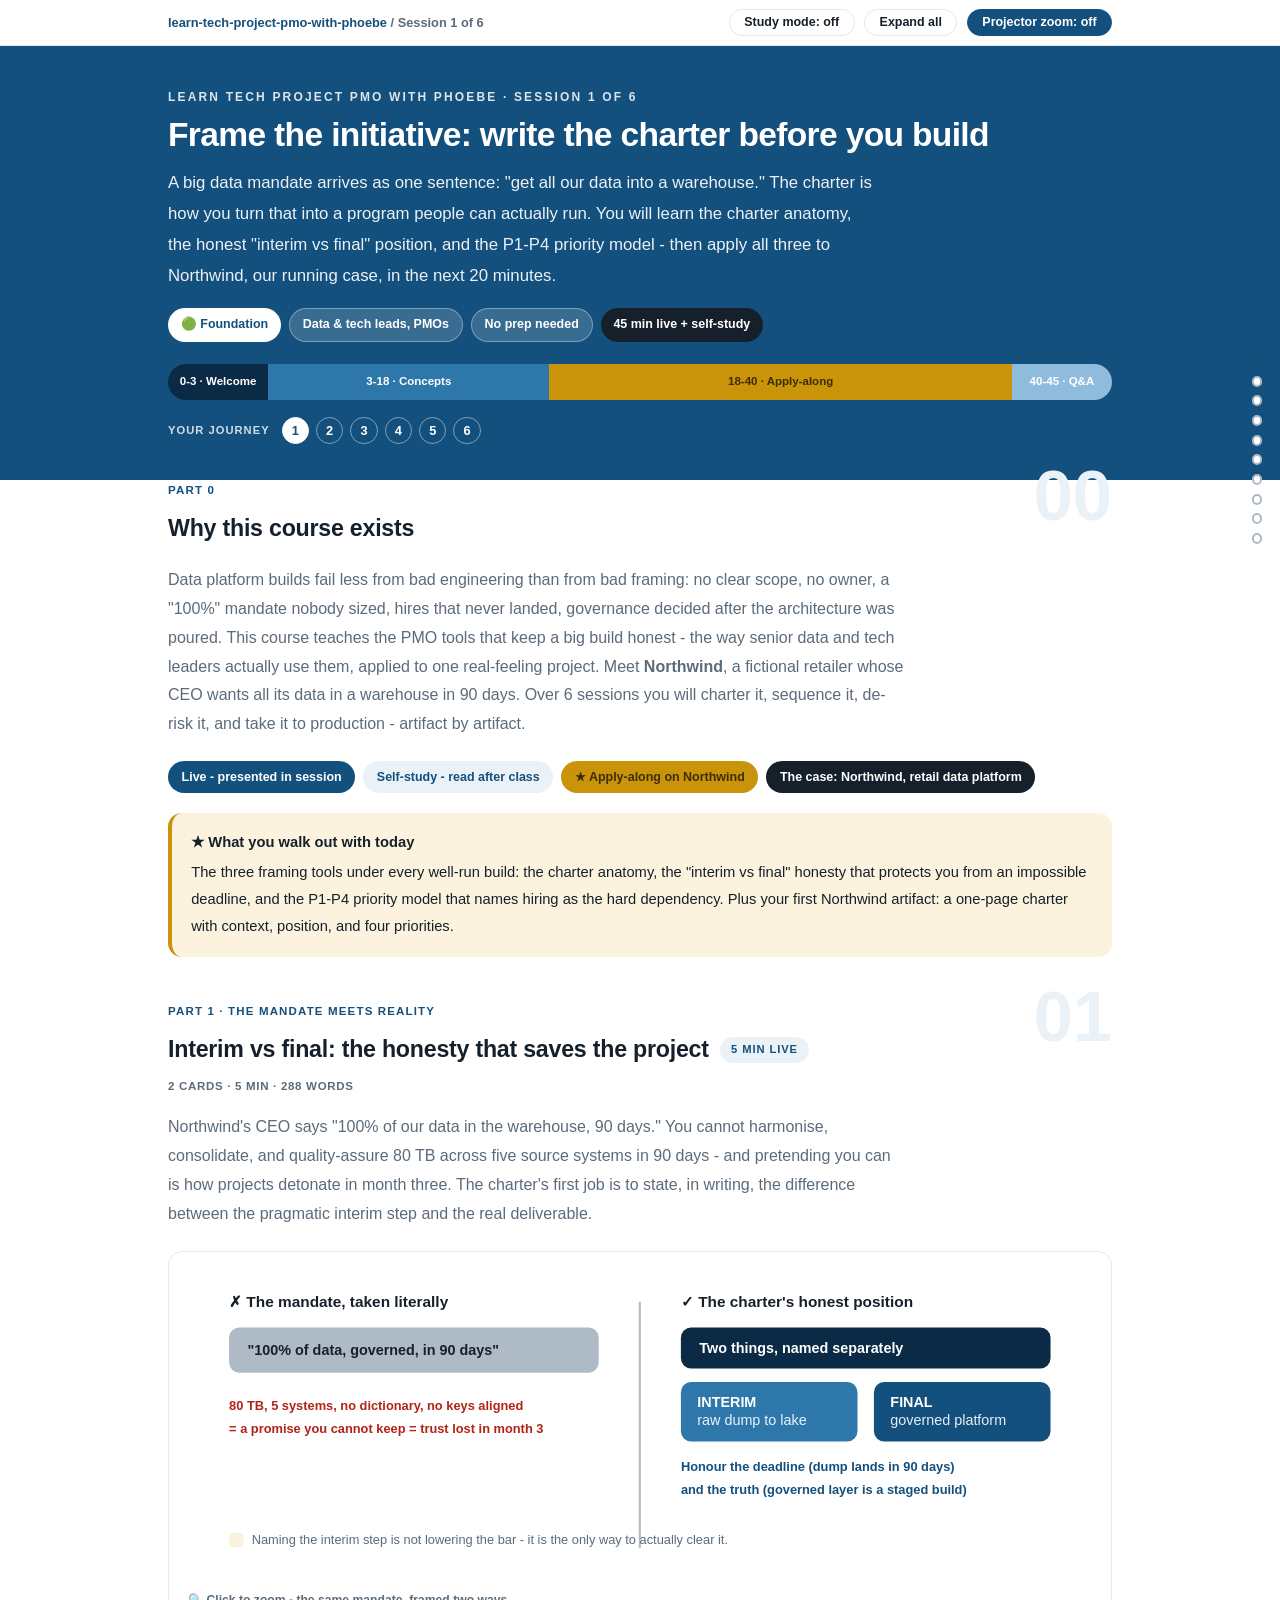
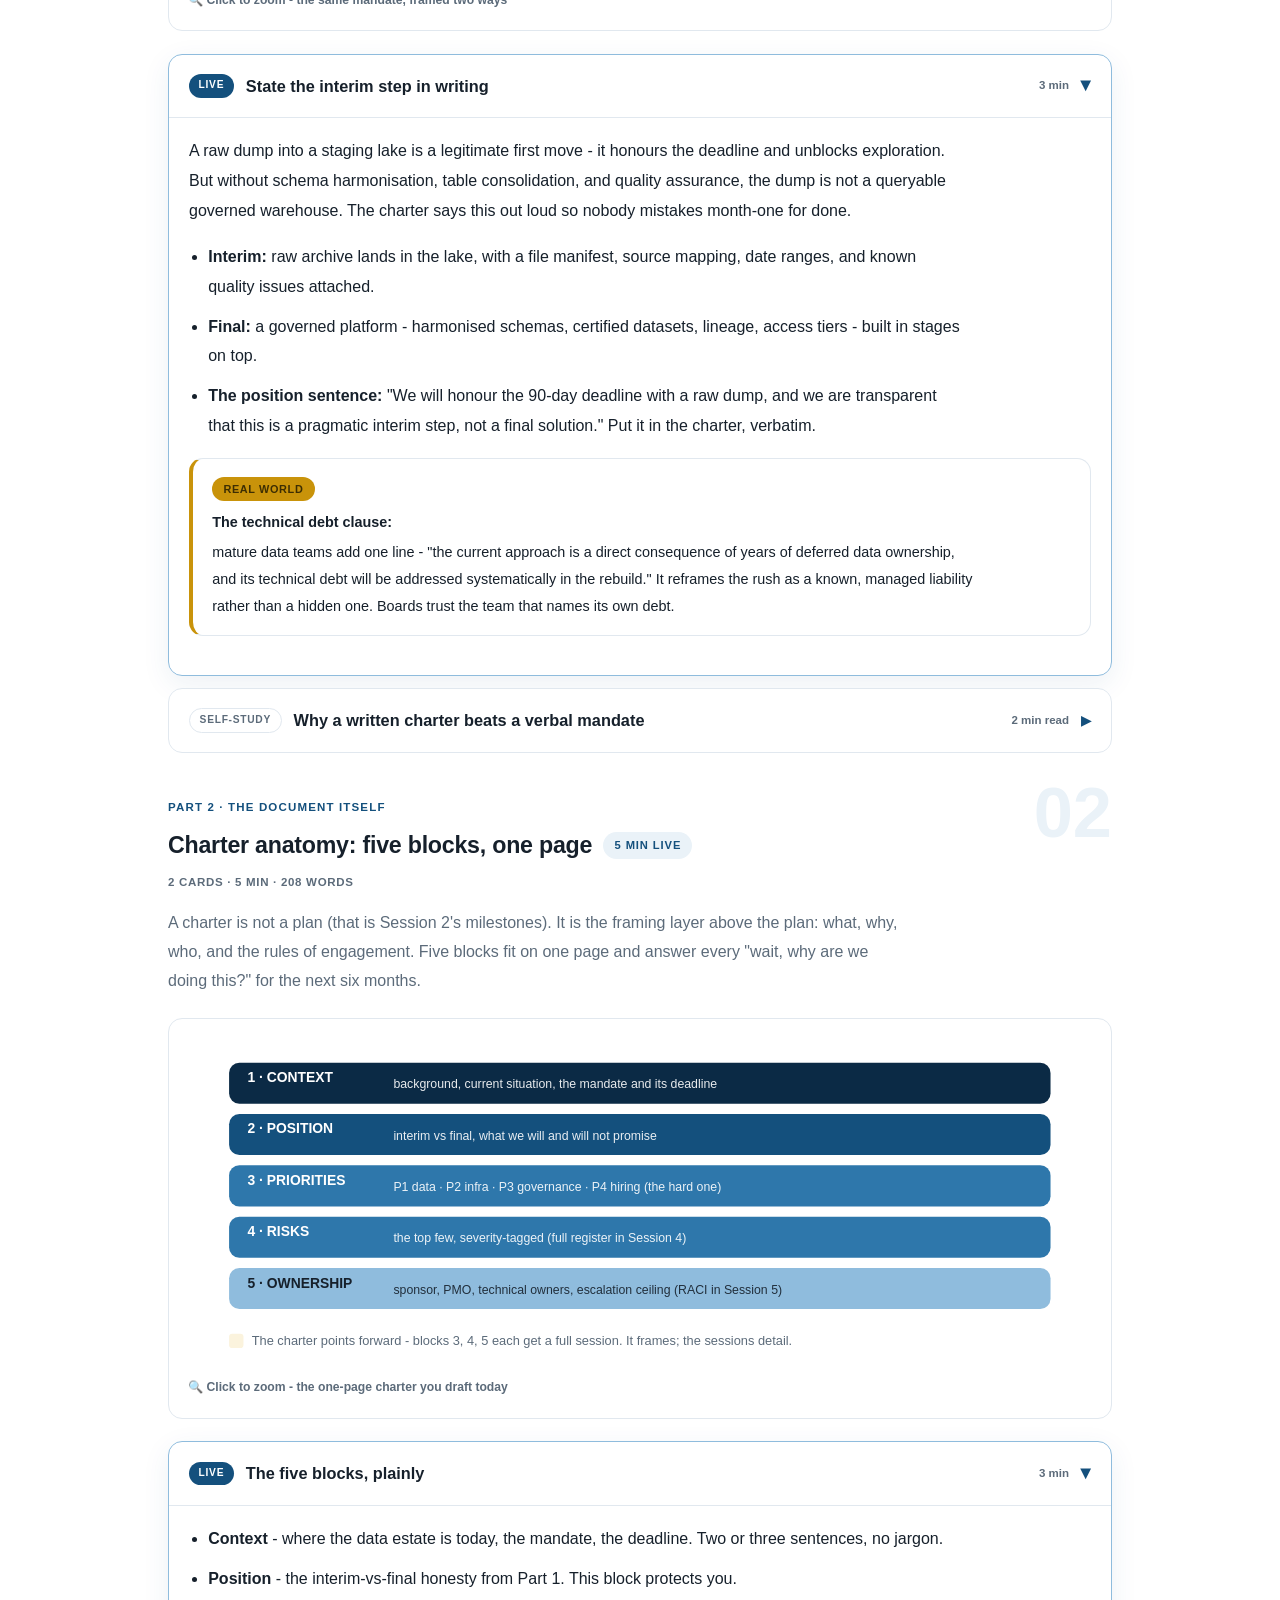
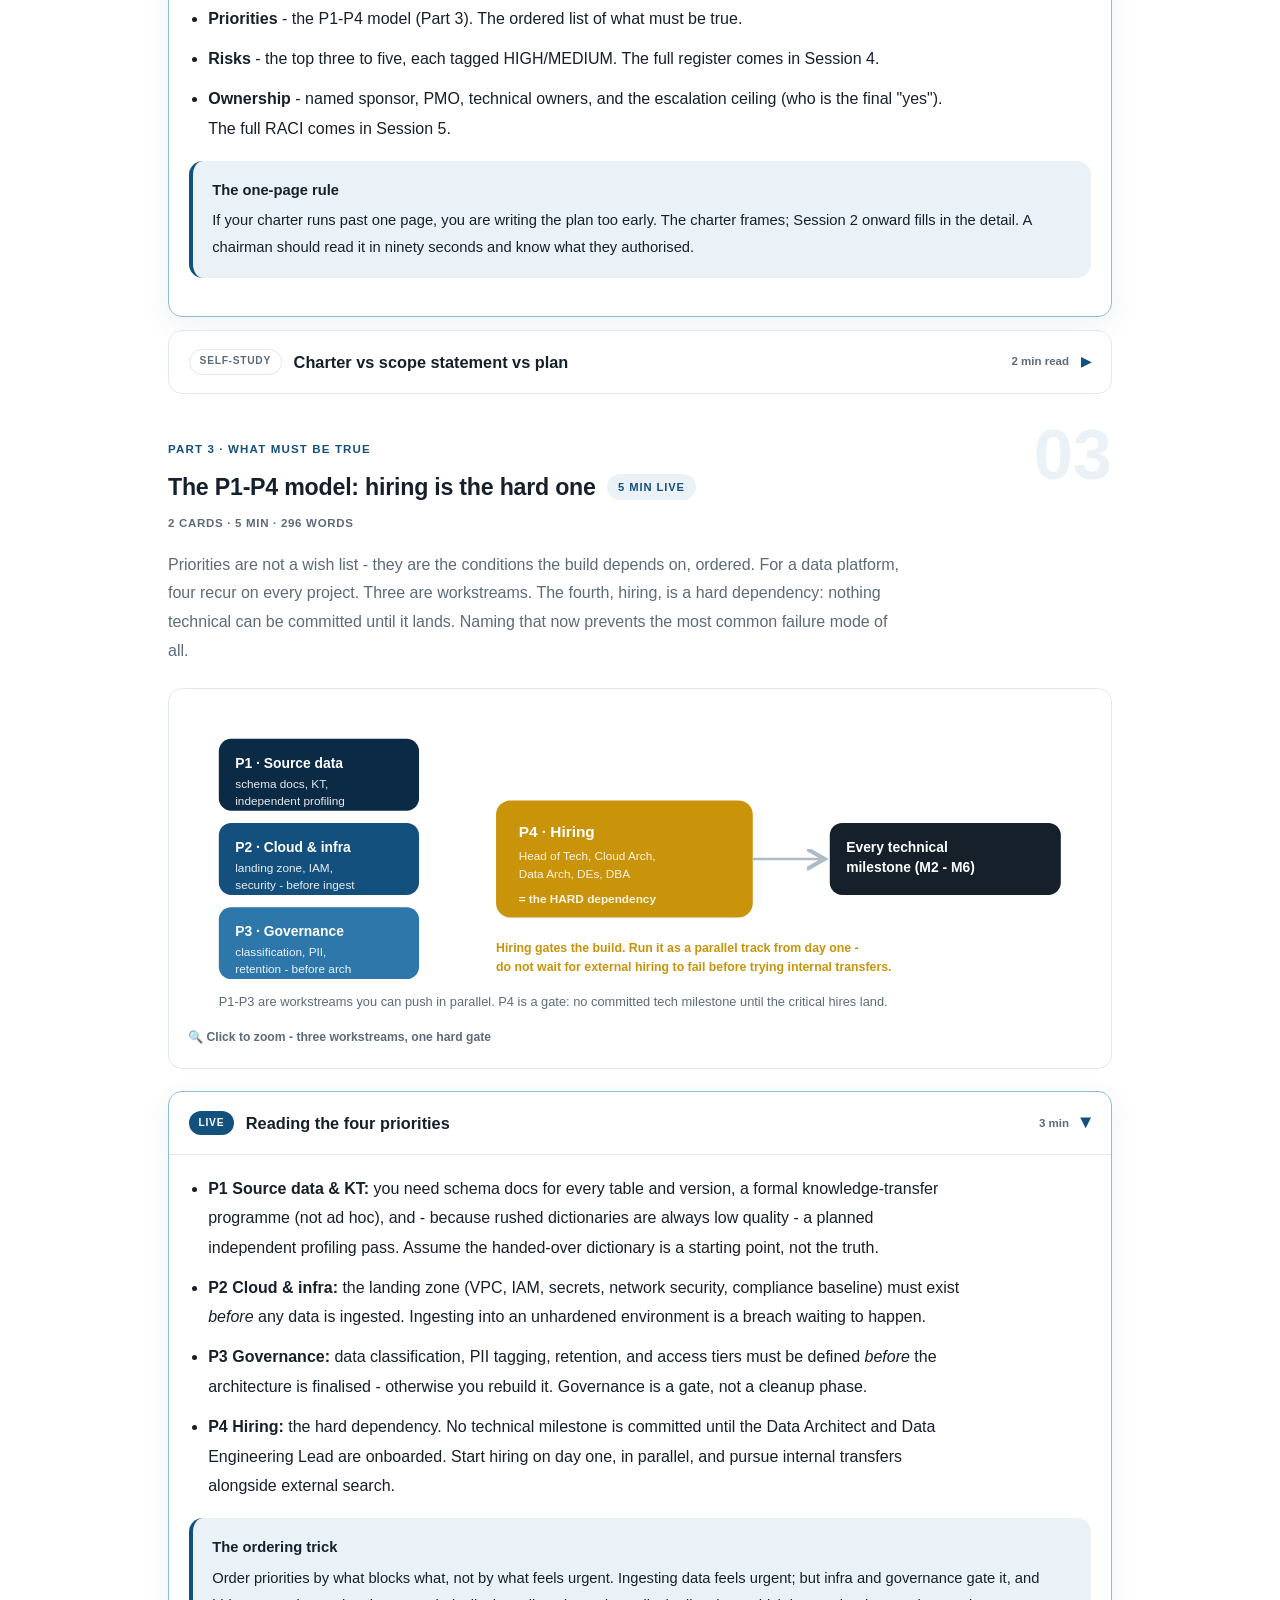
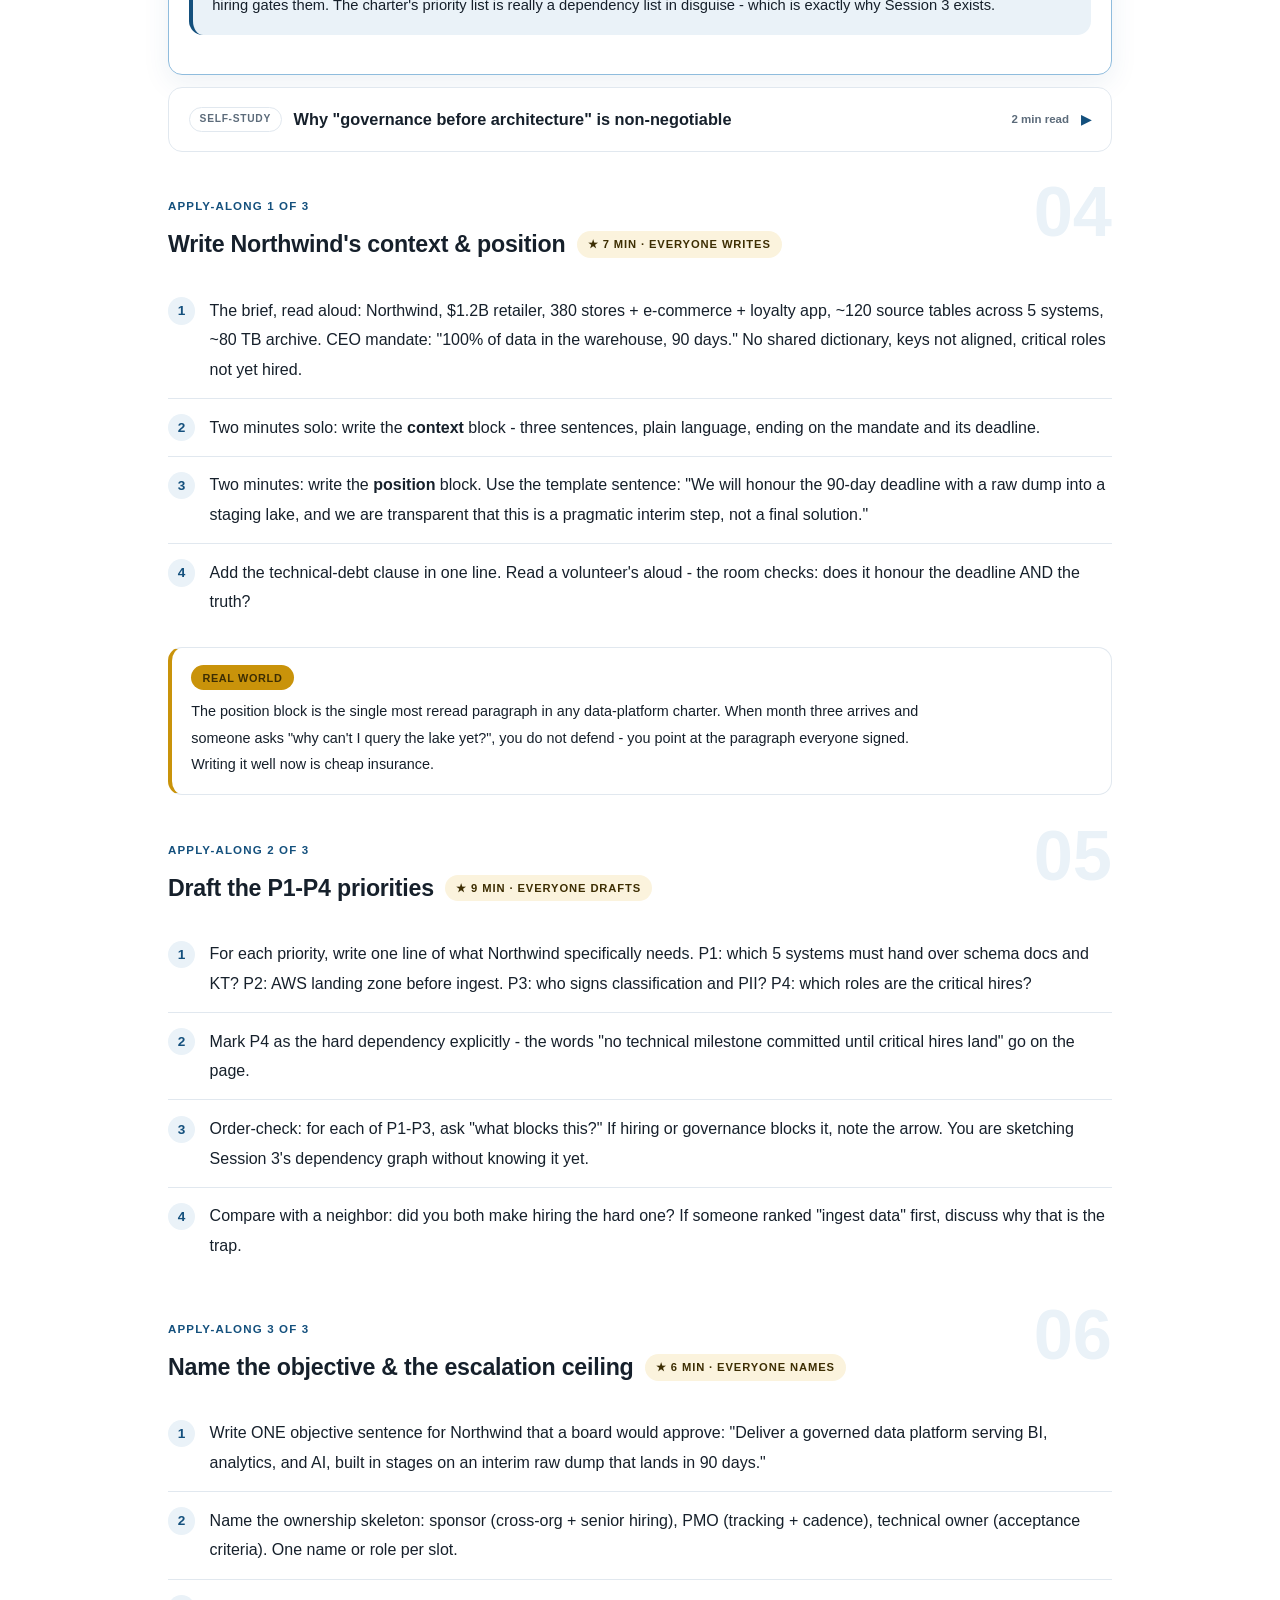
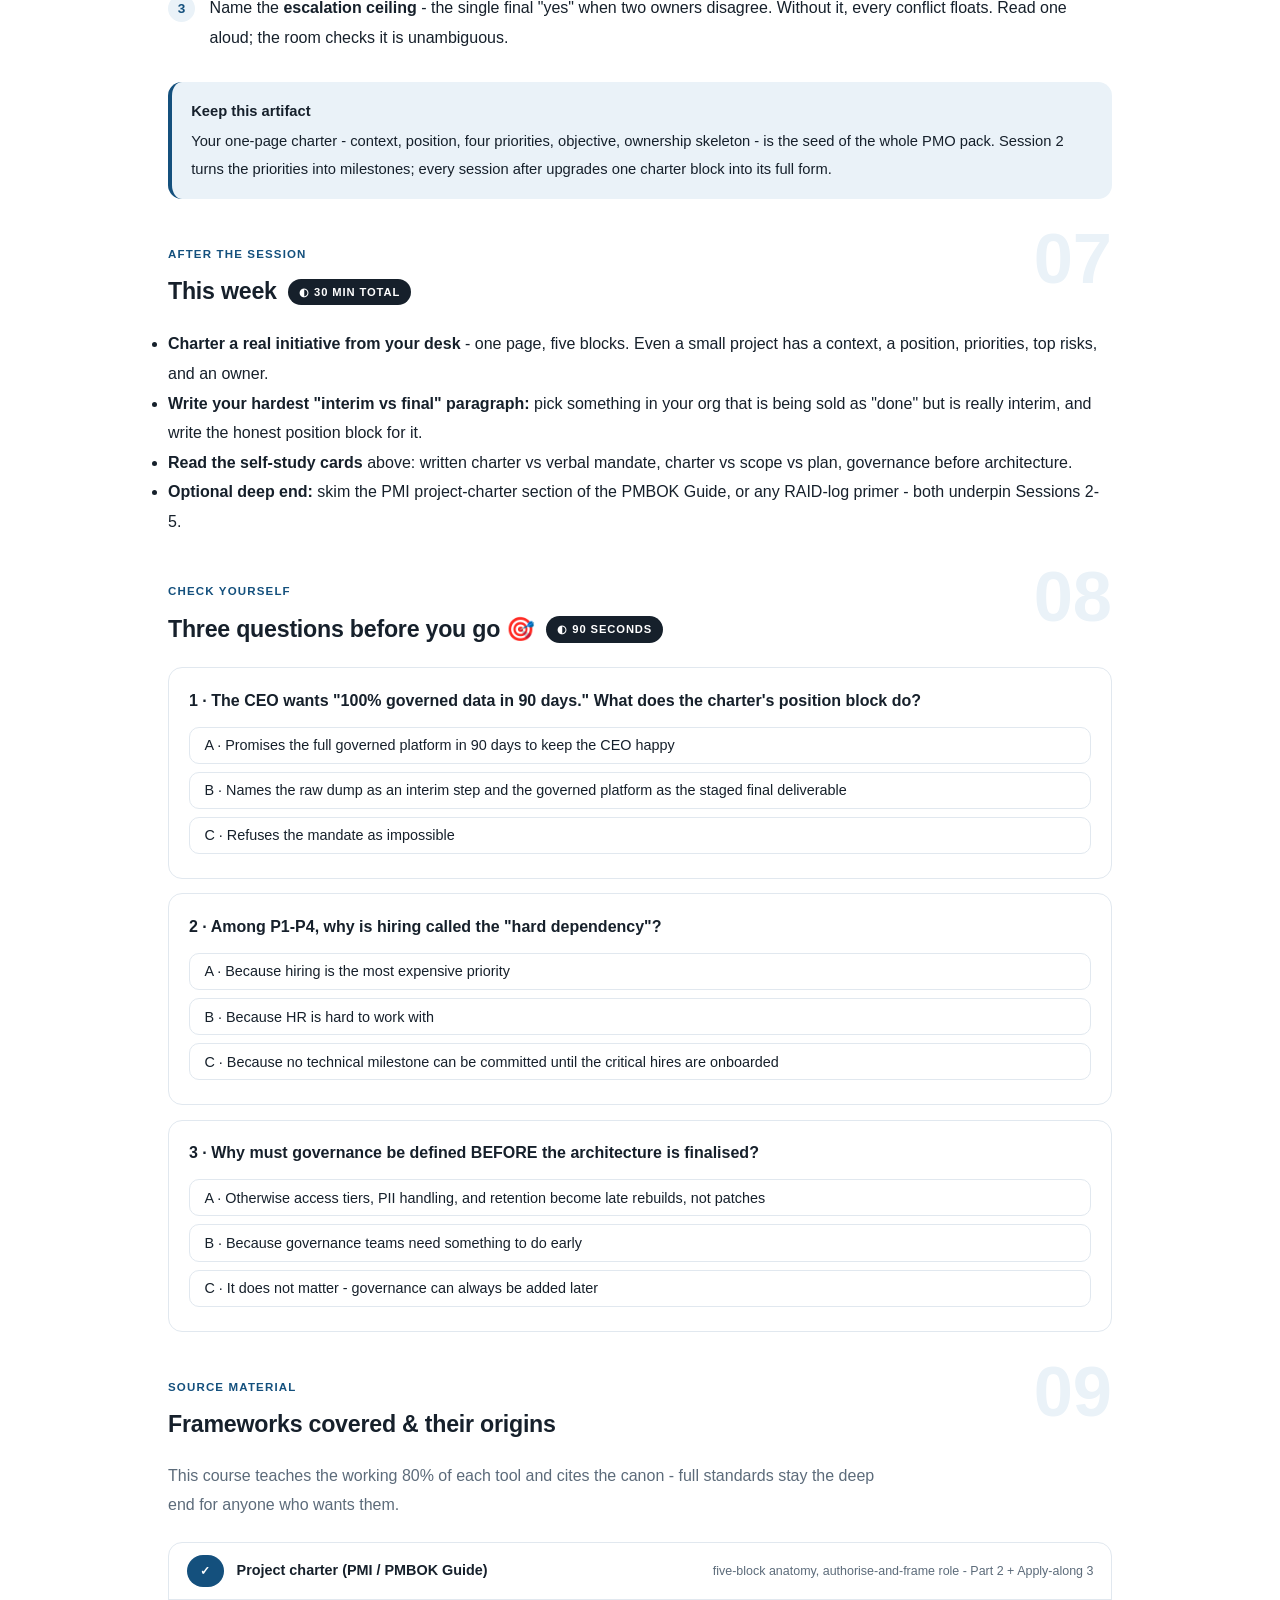
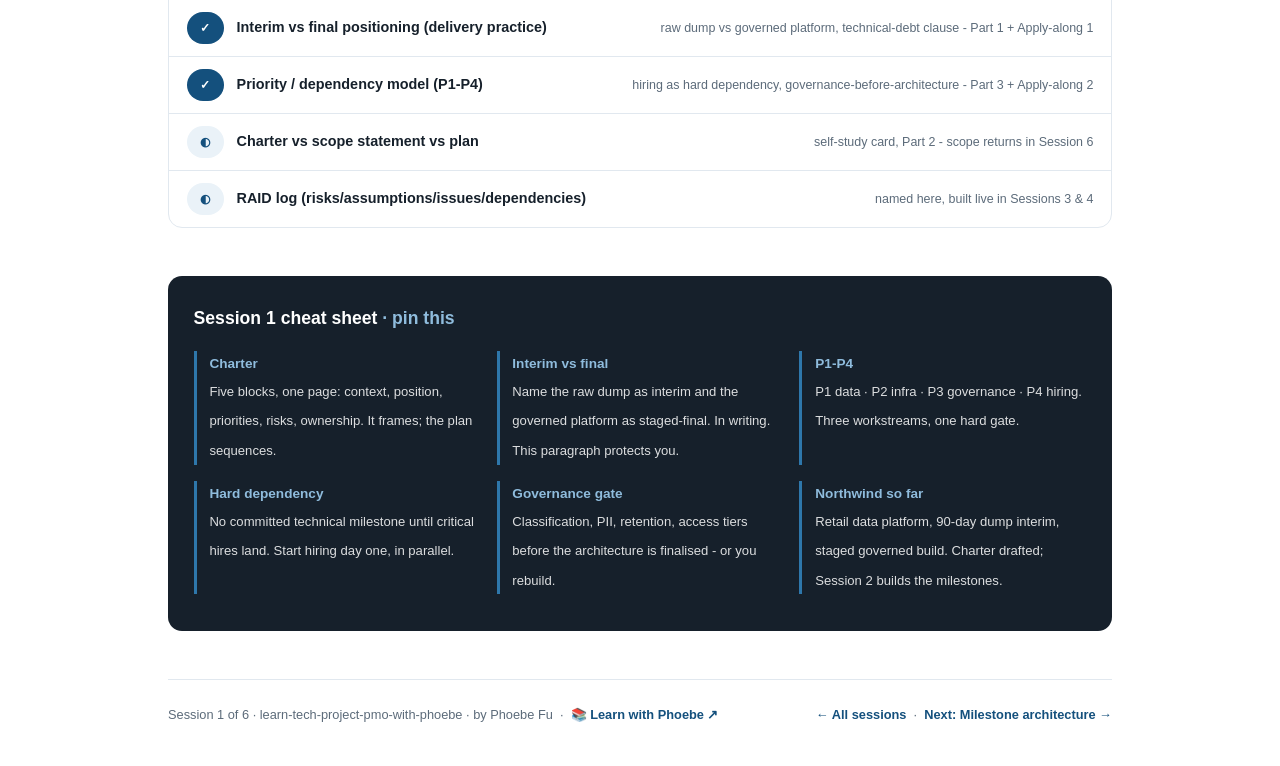
==== commit 7577768a: "Fix diagram clipping and make every page readable on a narrow screen Diagrams: measured geometry def" ====
--- a/courses/01-frame-the-initiative.html
+++ b/courses/01-frame-the-initiative.html
@@ -4,7 +4,7 @@
 <meta charset="UTF-8">
 <meta name="viewport" content="width=device-width, initial-scale=1.0">
 <title>Session 1 · Frame the initiative &amp; write the charter - learn tech project PMO with phoebe</title>
-<link rel="stylesheet" href="../assets/style.css?v=1">
+<link rel="stylesheet" href="../assets/style.css?v=16">
 </head>
 <body>
 
@@ -405,6 +405,6 @@
 
 </main>
 
-<script src="../assets/app.js?v=1"></script>
+<script src="../assets/app.js?v=16"></script>
 </body>
 </html>
--- a/assets/style.css
+++ b/assets/style.css
@@ -658,3 +658,111 @@
   .toolbar, .copy-btn { display: none; }
   details.card { border: 1px solid #ccc; }
 }
+
+/* === LWP-PATCH v2 === */
+/* palette-agnostic aliases: 75 repos use --indigo/--amber, 1 uses --pine/--clay */
+:root {
+  --pv-accent: var(--indigo, var(--pine, #334155));
+  --pv-flag: var(--amber, var(--clay, #B45309));
+  --pv-flag-50: var(--amber-50, var(--clay-50, #FEF3E2));
+}
+
+/* ============================================================
+   v2 - readable on a phone + reading modes
+   Layout only. No palette tokens are changed.
+   ============================================================ */
+
+/* --- skip link --- */
+.skip-link {
+  position: absolute; left: -9999px; top: 0; z-index: 200;
+  background: var(--pv-accent); color: #fff;
+  padding: .7rem 1.1rem; border-radius: 0 0 var(--radius) 0;
+  font-weight: 700; font-size: .85rem; text-decoration: none;
+}
+.skip-link:focus { left: 0; }
+
+/* --- visible keyboard focus everywhere --- */
+:focus-visible {
+  outline: 3px solid var(--pv-flag);
+  outline-offset: 2px;
+  border-radius: 4px;
+}
+
+/* --- diagrams: hold authored width, scroll instead of shrinking --- */
+.figscroll { overflow-x: auto; -webkit-overflow-scrolling: touch; overscroll-behavior-x: contain; }
+.figscroll::-webkit-scrollbar { height: 6px; }
+.figscroll::-webkit-scrollbar-thumb { background: var(--faint); border-radius: 3px; }
+
+/* --- tables: scroll container + sticky row label --- */
+.tablescroll { overflow-x: auto; -webkit-overflow-scrolling: touch; border-radius: var(--radius); }
+
+/* --- section contents counter --- */
+.sec-meta {
+  display: block; margin-top: .3rem;
+  font-size: .72rem; font-weight: 700; letter-spacing: .06em;
+  text-transform: uppercase; color: var(--muted);
+  font-variant-numeric: tabular-nums;
+}
+
+/* --- study-mode switch --- */
+.btn.mode-on { background: var(--pv-flag); border-color: var(--pv-flag); color: #fff; }
+
+/* --- deep-linked card gets a moment of emphasis --- */
+details.card.linked { border-color: var(--pv-flag); box-shadow: 0 0 0 3px var(--pv-flag-50); }
+
+@media (max-width: 820px) {
+  /* labels keep the size they were drawn at; the figure scrolls */
+  figure.zoomable svg { min-width: 820px; }
+  .figscroll .mm-svg, .mindmap svg { min-width: 840px; }
+
+  table.clean { min-width: 620px; }
+  table.clean th:first-child,
+  table.clean td:first-child {
+    position: sticky; left: 0; background: #fff;
+    box-shadow: 1px 0 0 var(--hairline);
+  }
+
+  pre, .prompt-box { overflow-x: auto; }
+
+  /* 44px tap targets */
+  details.card summary { min-height: 44px; }
+  .qopt { min-height: 44px; display: flex; align-items: center; padding: .7rem .9rem; }
+  .toolbar .btn, .pagefoot a { min-height: 44px; display: inline-flex; align-items: center; }
+}
+
+@media (max-width: 640px) {
+  /* long inline code tokens and nowrap chips are the two things that still
+     forced the page sideways below 640px: let them break rather than push
+     the layout. Inside the media query only - desktop is untouched. */
+  :not(pre) > code, .prompt-box span, code span { overflow-wrap: anywhere; word-break: break-word; }
+  .chip, .syn-chip, .pill, .mode, .tag { white-space: normal; max-width: 100%; }
+
+  /* the agenda bar truncated its own labels into nonsense - stack it */
+  .agenda { flex-direction: column; align-items: stretch; gap: .3rem; }
+  .agenda span { font-size: .74rem; text-align: left; padding: .4rem .7rem; flex: none !important; }
+  .chip-row, .legend { flex-wrap: wrap; }
+  .journey { flex-wrap: wrap; row-gap: .45rem; }
+}
+
+/* --- print: a session should print as a complete handout --- */
+@media print {
+  .pagenav, #progress-bar, .skip-link, .journey, .lightbox { display: none !important; }
+  details.card > .body { display: block !important; }
+  details.card, figure, table.clean, .callout { break-inside: avoid; page-break-inside: avoid; }
+  figure.zoomable svg { min-width: 0; max-width: 100%; }
+  .figscroll, .tablescroll { overflow: visible; }
+  a[href^="http"]::after { content: " (" attr(href) ")"; font-size: .72rem; color: #555; }
+}
+
+/* swipe hint: own line, only when the diagram really does scroll */
+figure.zoomable.can-scroll figcaption { flex-wrap: wrap; }
+figure.zoomable.can-scroll figcaption::after {
+  content: "swipe the diagram \2192";
+  flex: 0 0 100%;
+  margin-top: .2rem;
+  font-size: .72rem;
+  font-weight: 700;
+  letter-spacing: .04em;
+  color: var(--pv-flag);
+}
+/* === /LWP-PATCH === */
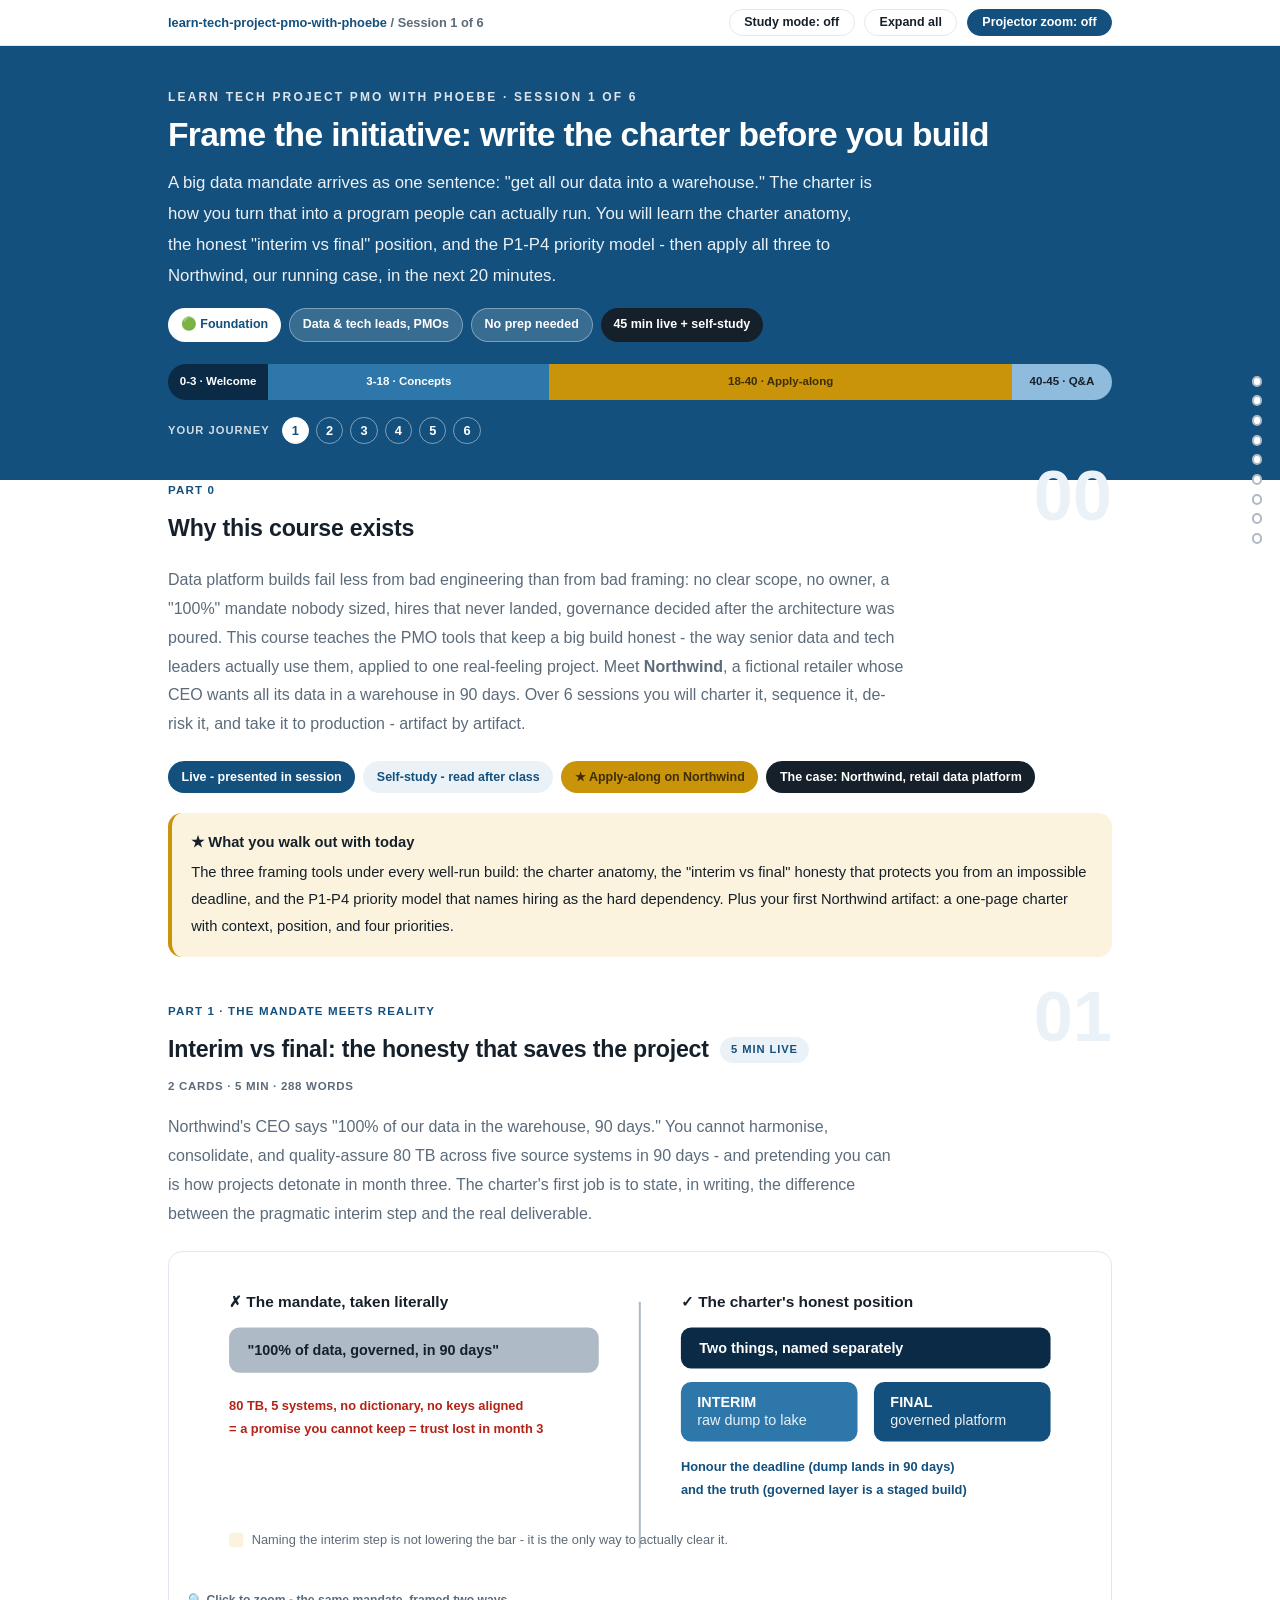
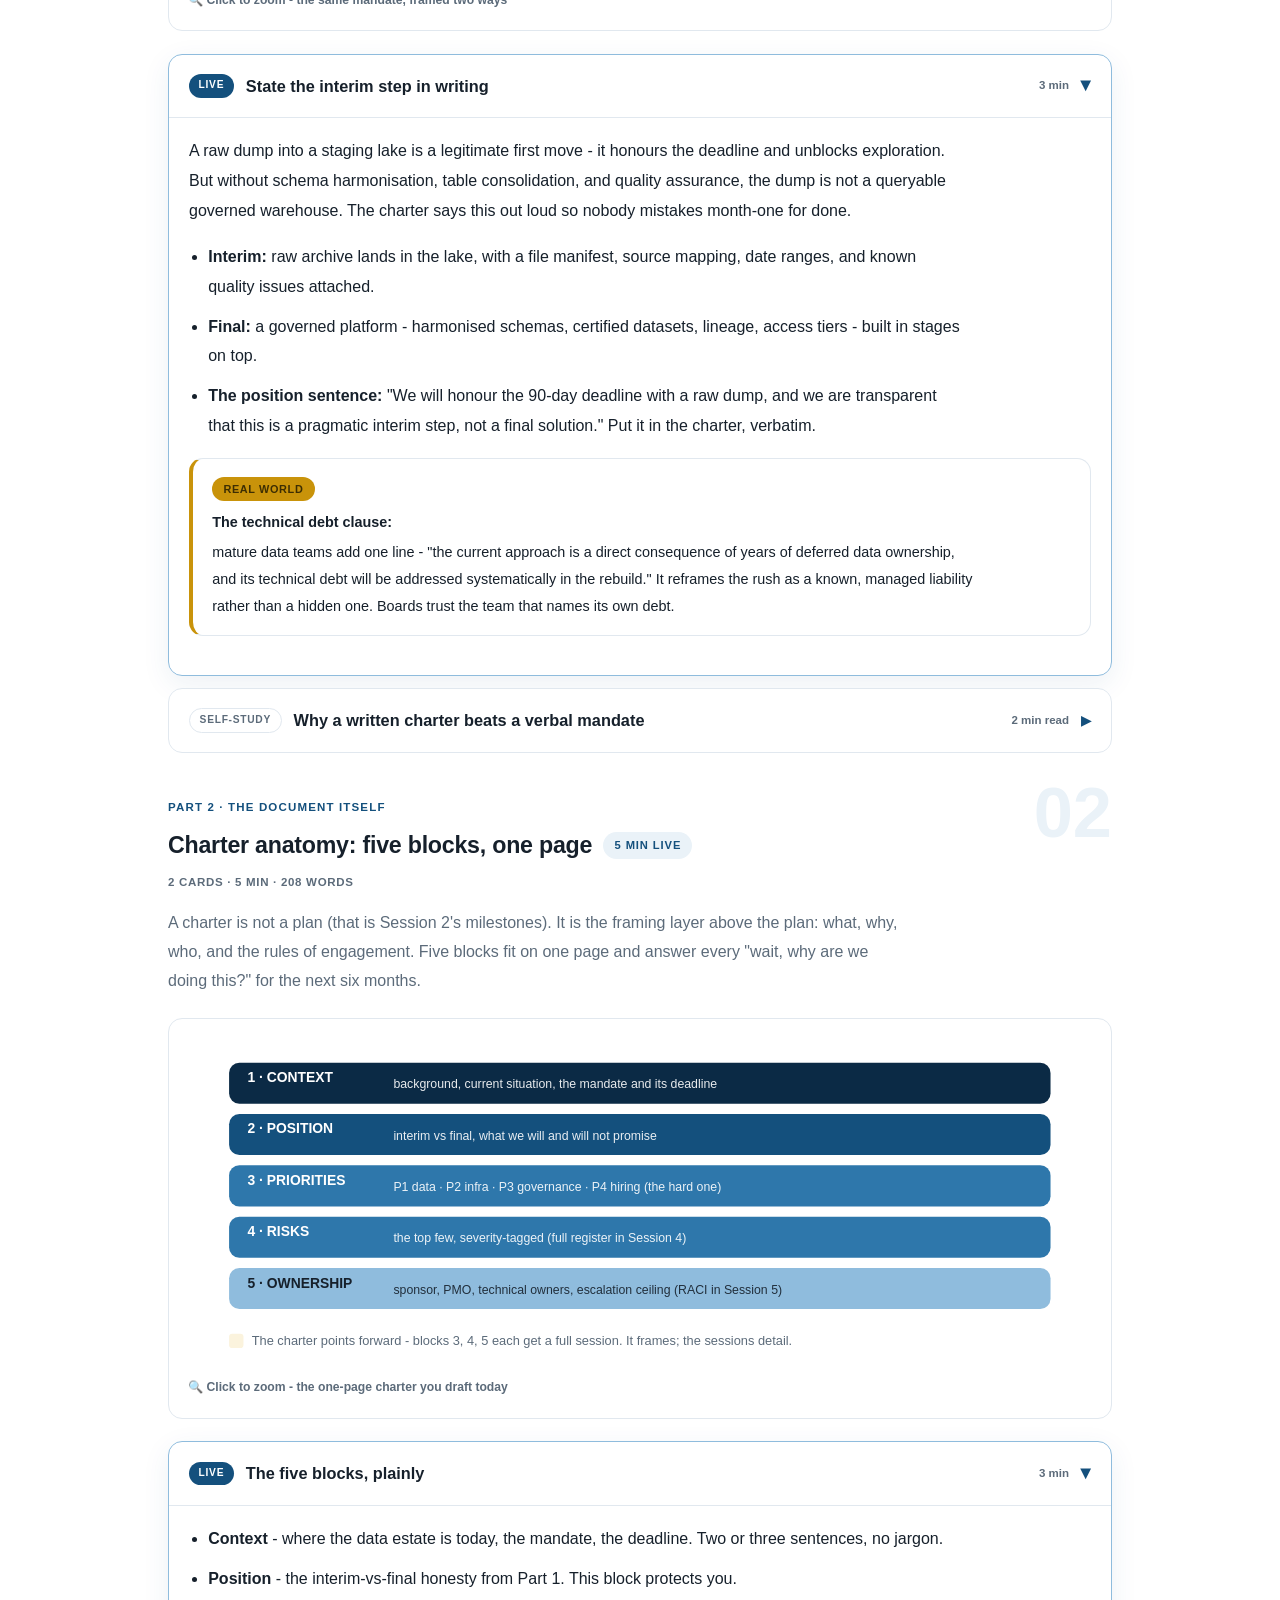
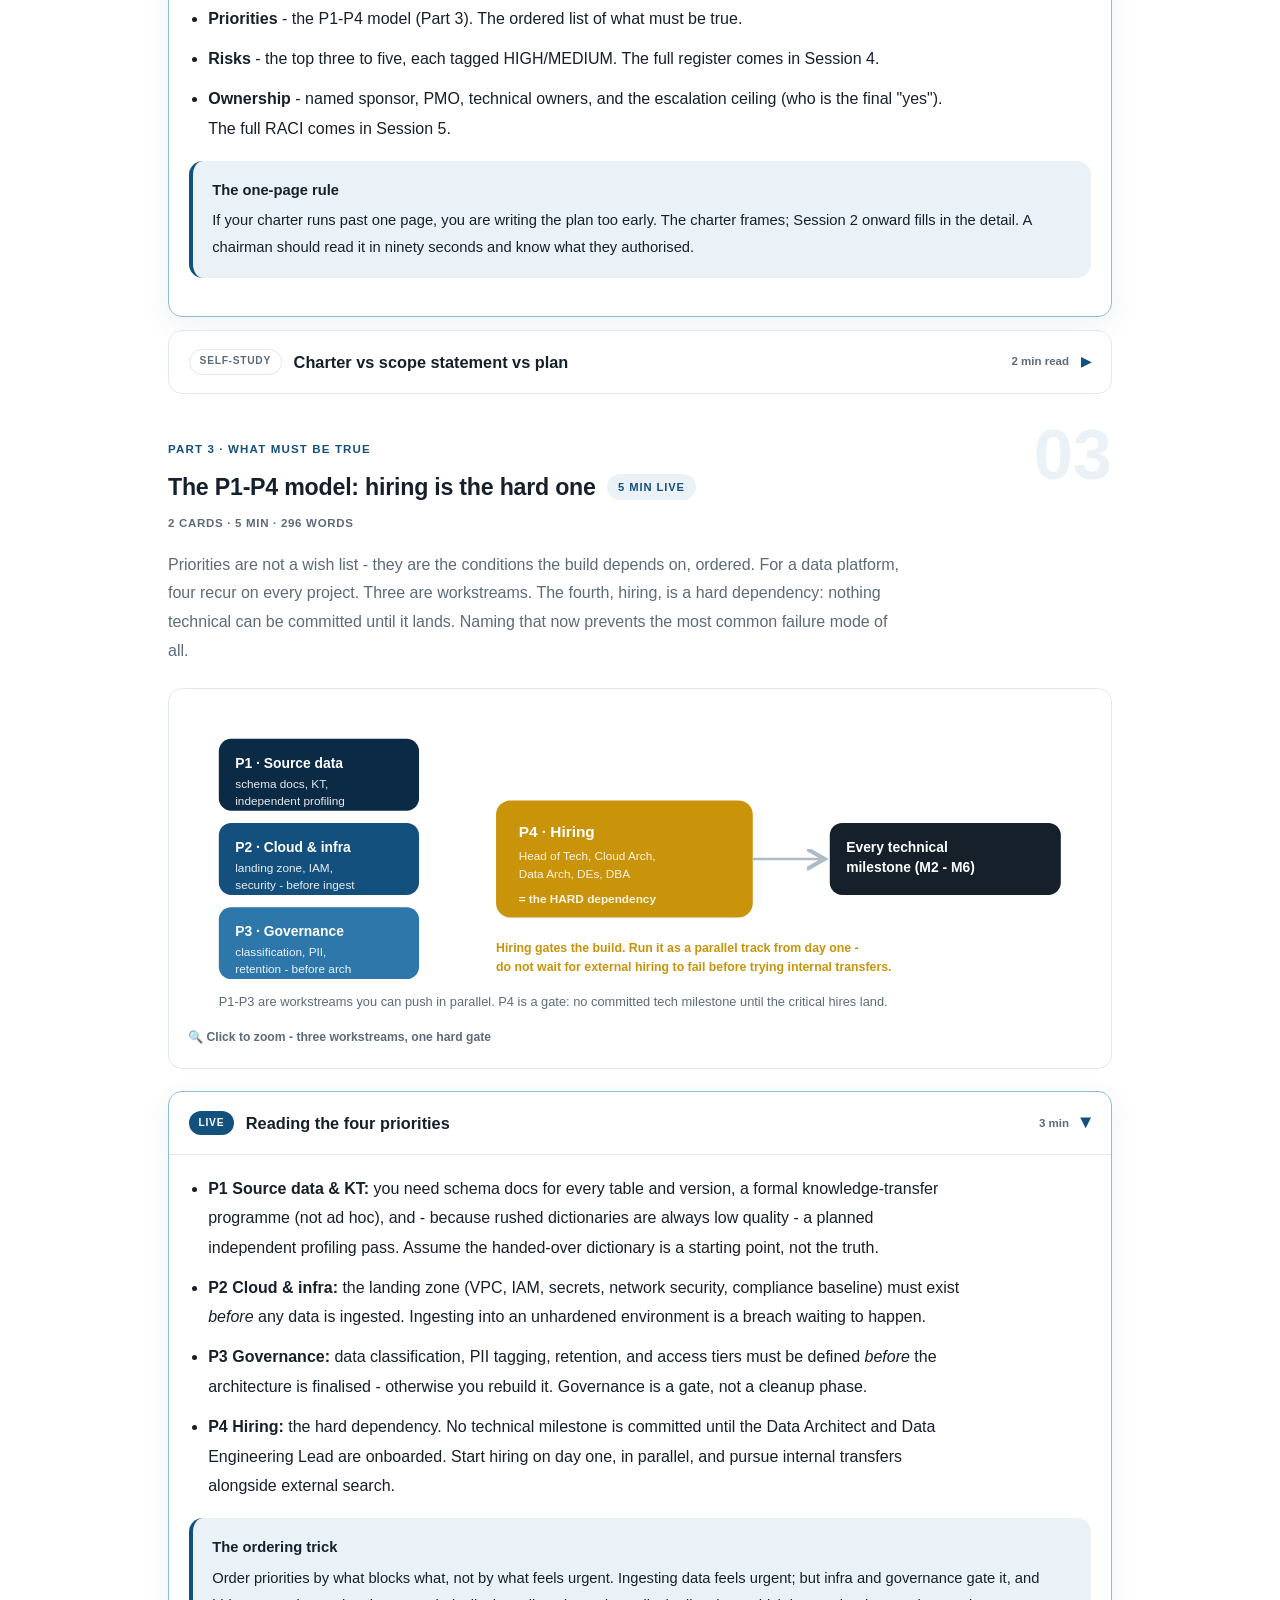
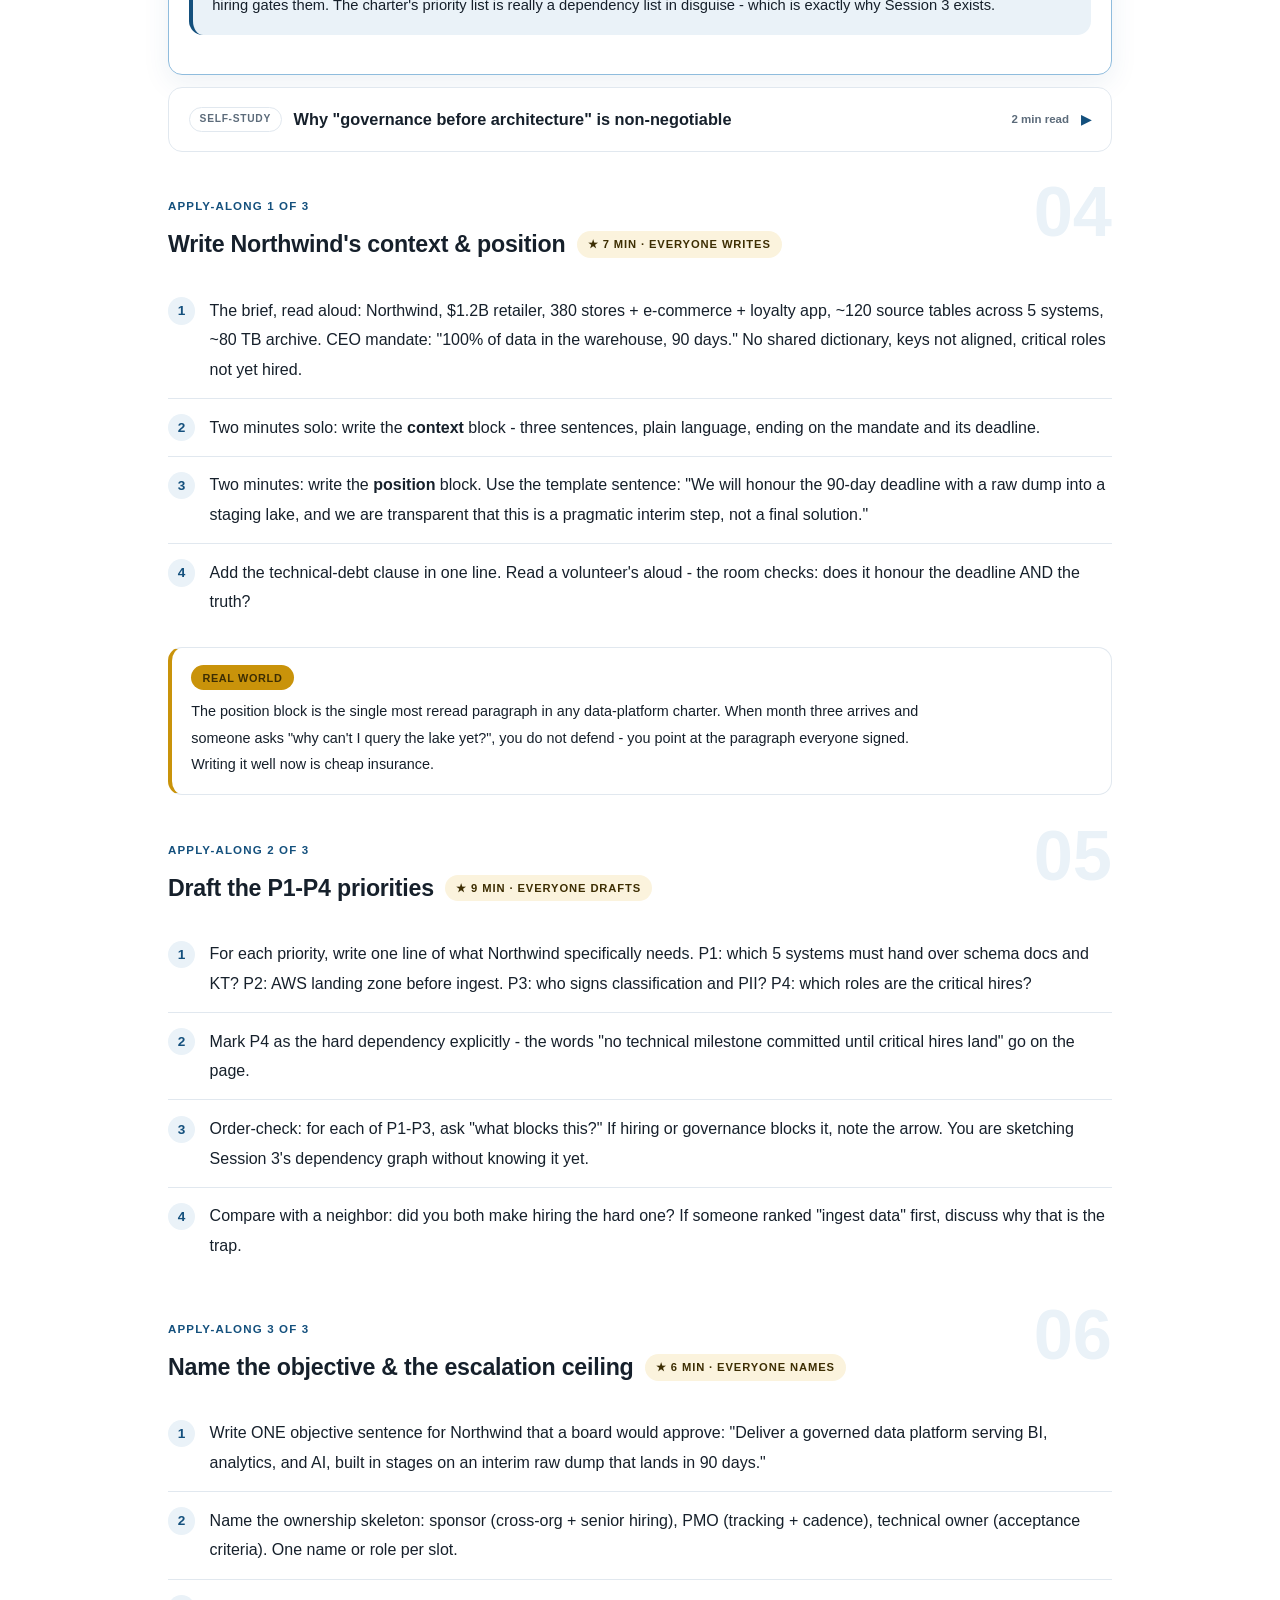
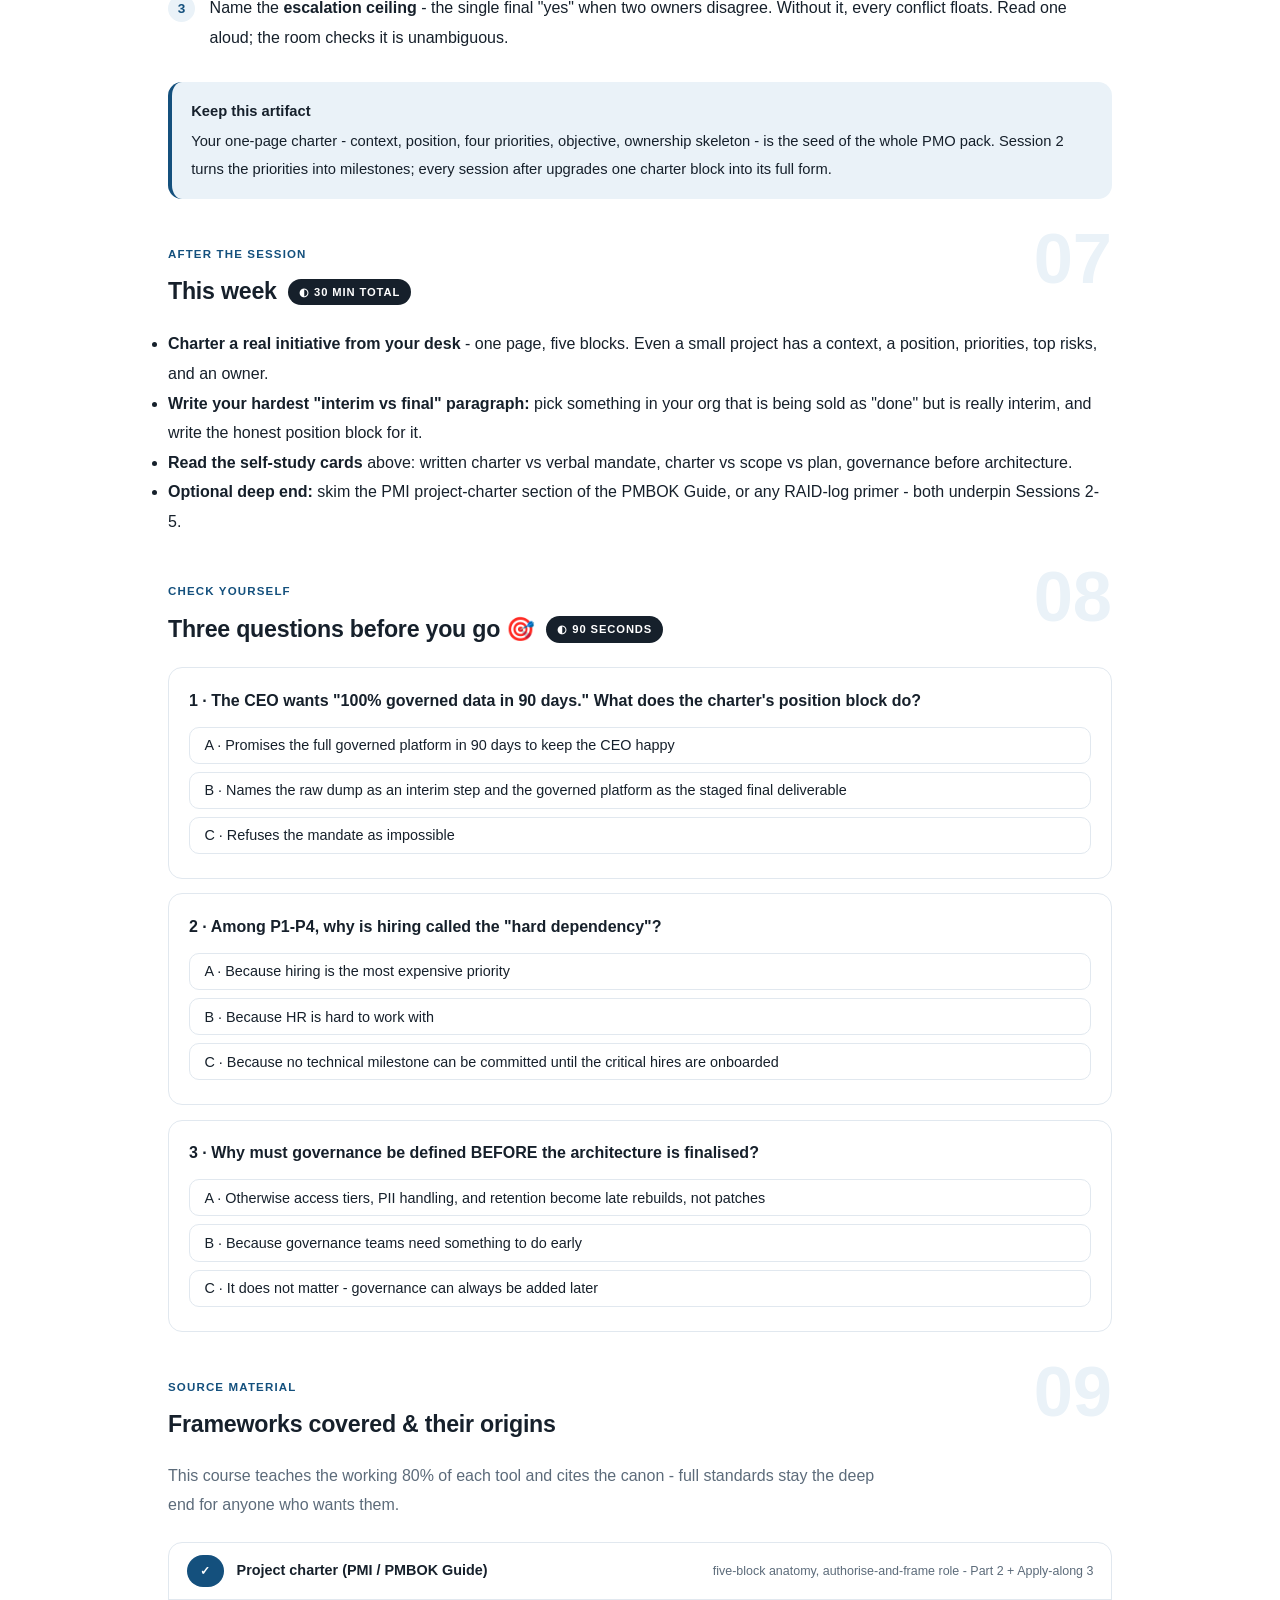
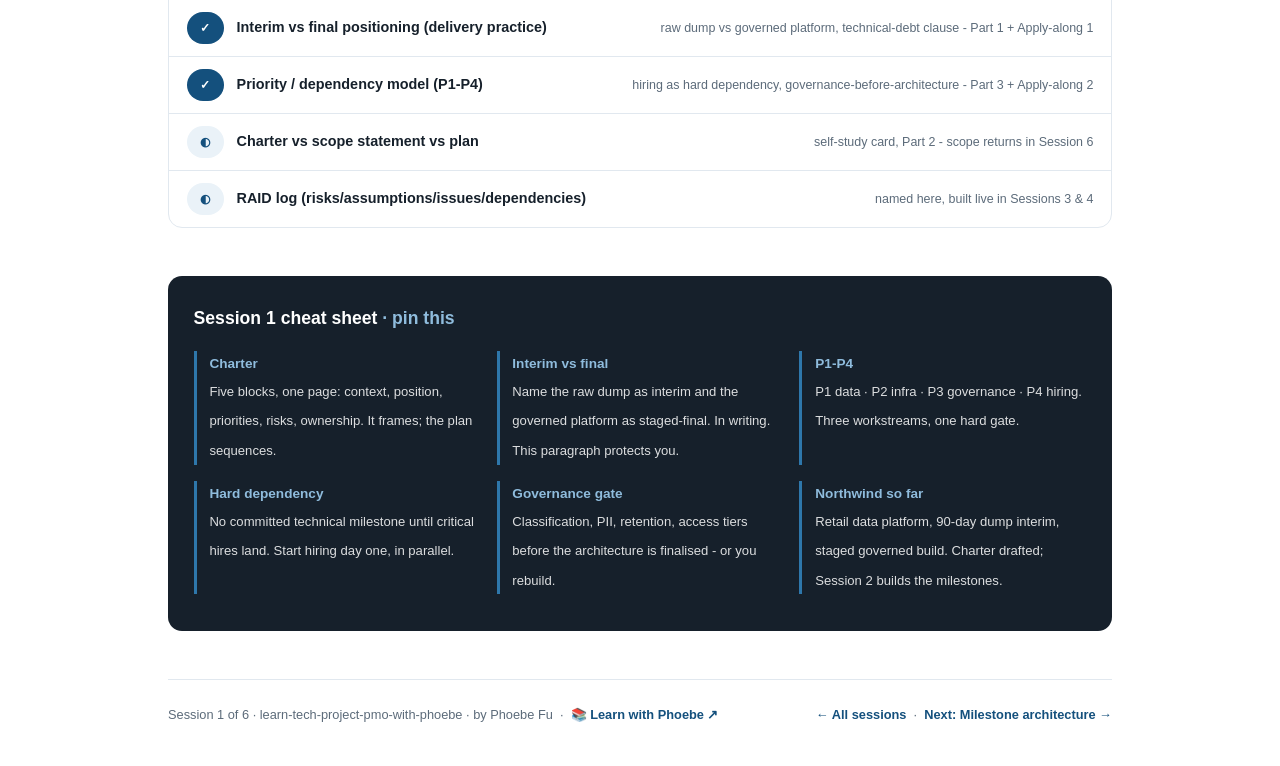
==== commit f486c655: "Fix agenda band contrast, which was unreadable estate-wide The .agenda block hardcodes color:#fff on" ====
--- a/courses/01-frame-the-initiative.html
+++ b/courses/01-frame-the-initiative.html
@@ -3,8 +3,23 @@
 <head>
 <meta charset="UTF-8">
 <meta name="viewport" content="width=device-width, initial-scale=1.0">
+<!-- social:start -->
+<meta name="description" content="Data platform builds fail less from bad engineering than from bad framing: no clear scope, no owner, a &quot;100%&quot; mandate nobody sized, hires that never landed, governance decided after the...">
+<meta property="og:type" content="article">
+<meta property="og:site_name" content="Learn with Phoebe">
+<meta property="og:title" content="Frame the initiative: write the charter before you build - learn tech project PMO with phoebe">
+<meta property="og:description" content="Data platform builds fail less from bad engineering than from bad framing: no clear scope, no owner, a &quot;100%&quot; mandate nobody sized, hires that never landed, governance decided after the...">
+<meta property="og:url" content="https://phoebefu6.github.io/learn-tech-project-pmo-with-phoebe/courses/01-frame-the-initiative.html">
+<meta property="og:image" content="https://phoebefu6.github.io/learn-tech-project-pmo-with-phoebe/assets/og-cover.png">
+<meta property="og:image:width" content="1200">
+<meta property="og:image:height" content="630">
+<meta name="twitter:card" content="summary_large_image">
+<meta name="twitter:title" content="Frame the initiative: write the charter before you build - learn tech project PMO with phoebe">
+<meta name="twitter:description" content="Data platform builds fail less from bad engineering than from bad framing: no clear scope, no owner, a &quot;100%&quot; mandate nobody sized, hires that never landed, governance decided after the...">
+<meta name="twitter:image" content="https://phoebefu6.github.io/learn-tech-project-pmo-with-phoebe/assets/og-cover.png">
+<!-- social:end -->
 <title>Session 1 · Frame the initiative &amp; write the charter - learn tech project PMO with phoebe</title>
-<link rel="stylesheet" href="../assets/style.css?v=16">
+<link rel="stylesheet" href="../assets/style.css?v=18">
 </head>
 <body>
 
@@ -405,6 +420,6 @@
 
 </main>
 
-<script src="../assets/app.js?v=16"></script>
+<script src="../assets/app.js?v=17"></script>
 </body>
 </html>
--- a/assets/style.css
+++ b/assets/style.css
@@ -89,7 +89,7 @@
 .agenda .a1 { background: var(--indigo-deep); }
 .agenda .a2 { background: var(--indigo-mid); }
 .agenda .a3 { background: var(--amber); color: var(--amber-ink); }
-.agenda .a4 { background: var(--indigo-soft); }
+.agenda .a4 { background: var(--indigo-soft); color: var(--ink); }
 
 /* ---------- toolbar ---------- */
 .toolbar {
@@ -734,7 +734,8 @@
   /* long inline code tokens and nowrap chips are the two things that still
      forced the page sideways below 640px: let them break rather than push
      the layout. Inside the media query only - desktop is untouched. */
-  :not(pre) > code, .prompt-box span, code span { overflow-wrap: anywhere; word-break: break-word; }
+  :not(pre) > code, .prompt-box span, code span,
+  p span, li span, td span { overflow-wrap: anywhere; word-break: break-word; }
   .chip, .syn-chip, .pill, .mode, .tag { white-space: normal; max-width: 100%; }
 
   /* the agenda bar truncated its own labels into nonsense - stack it */
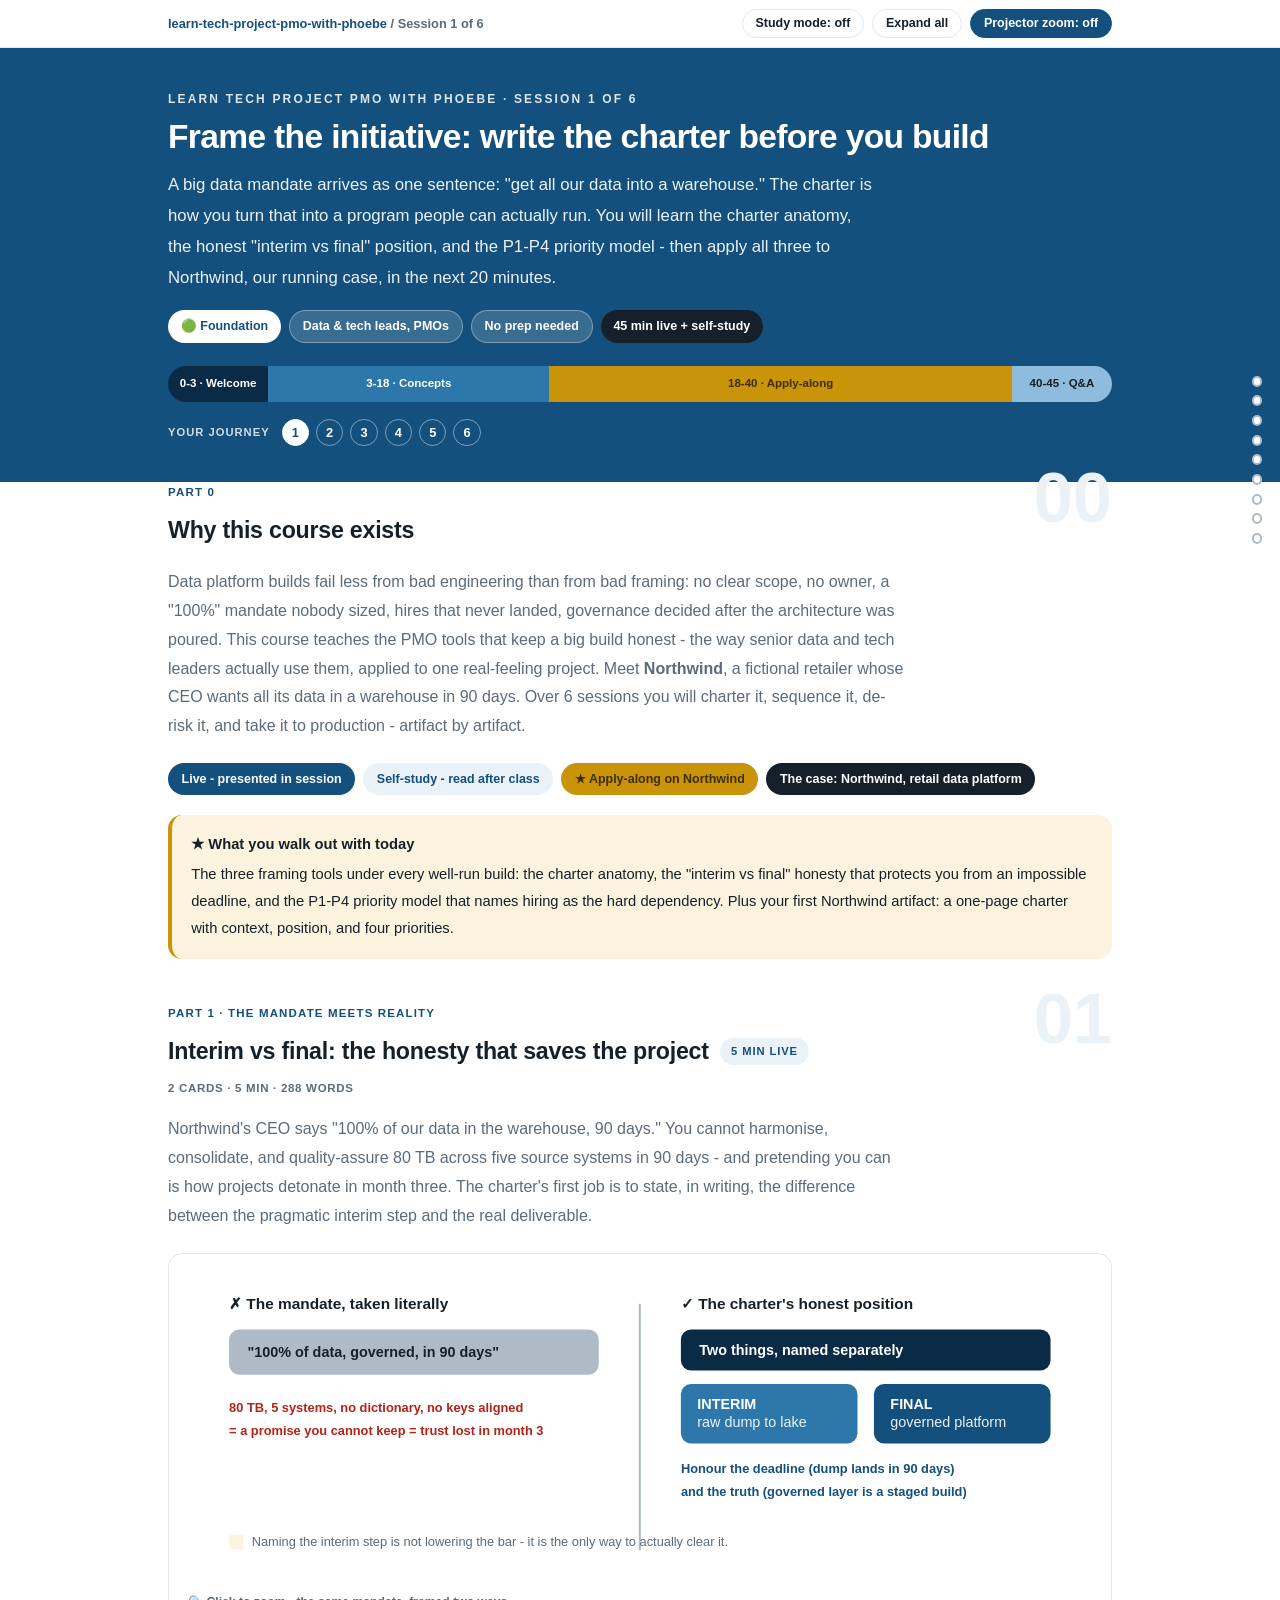
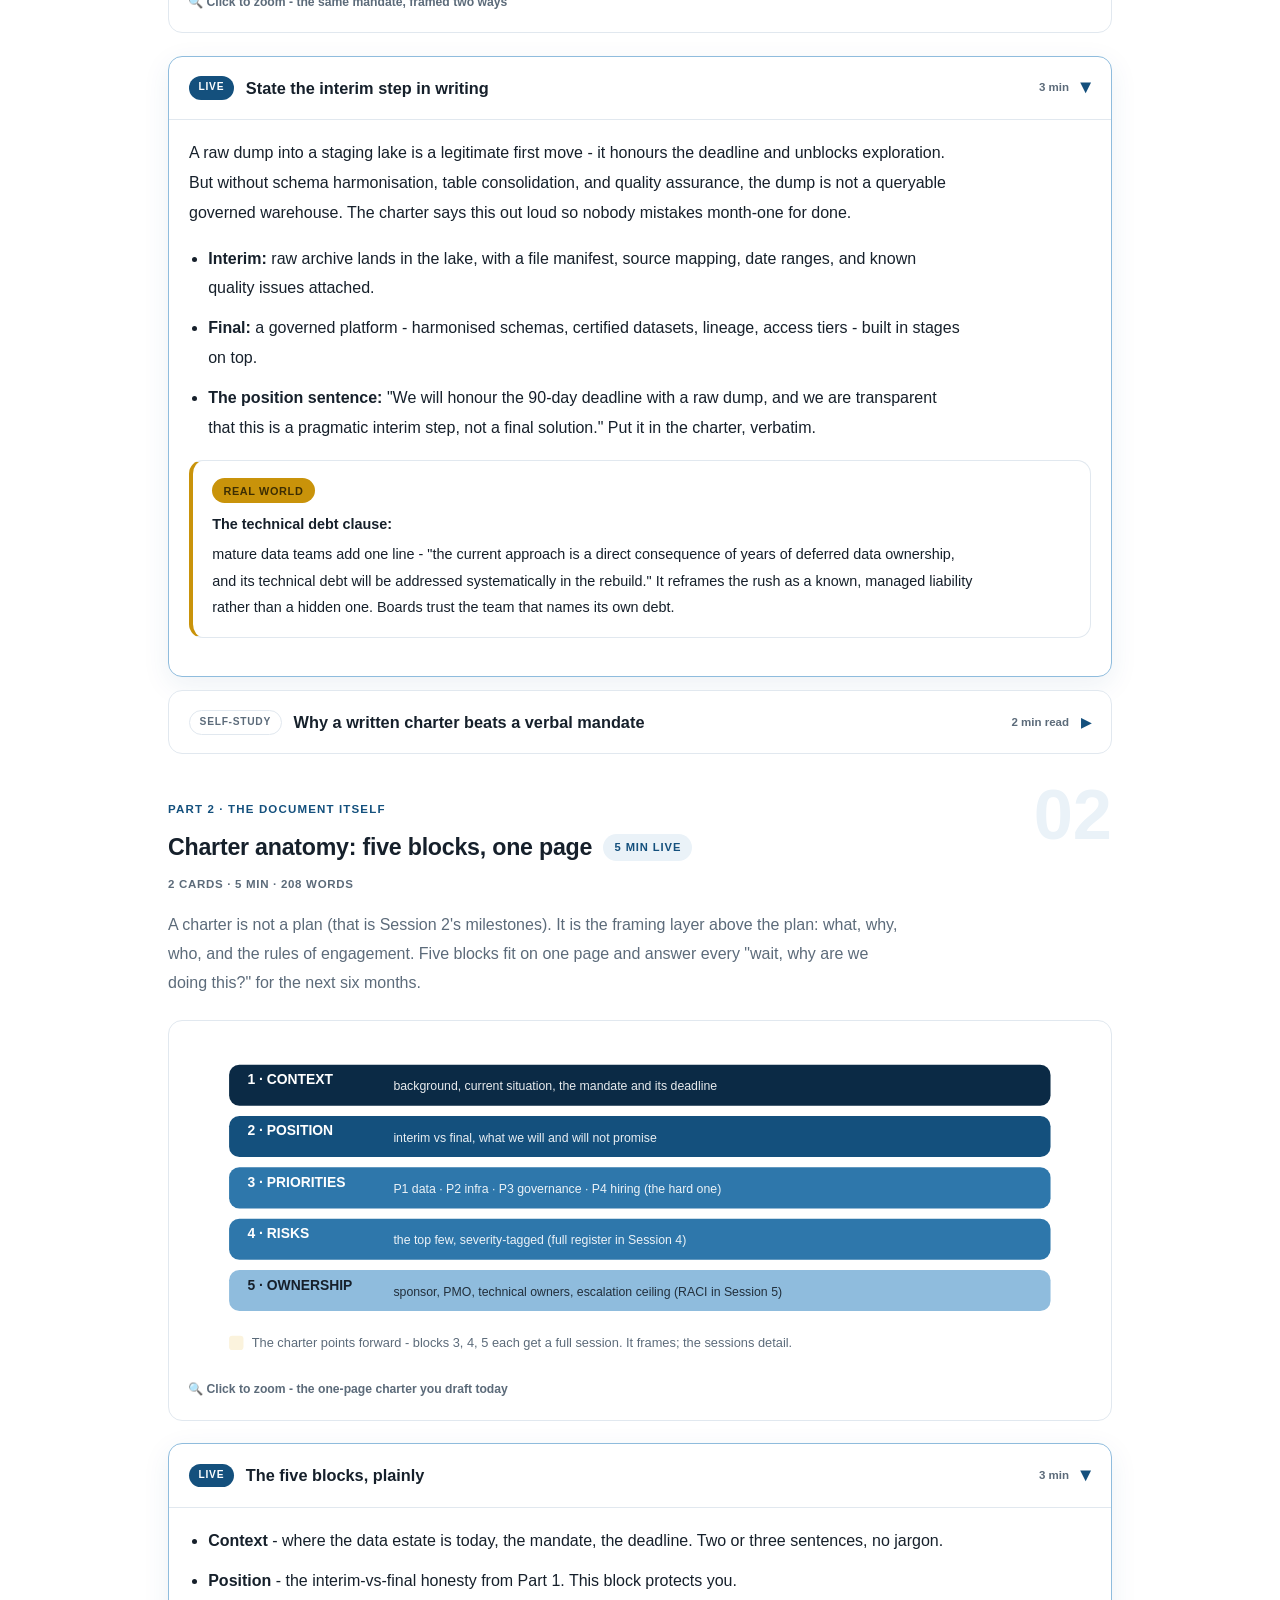
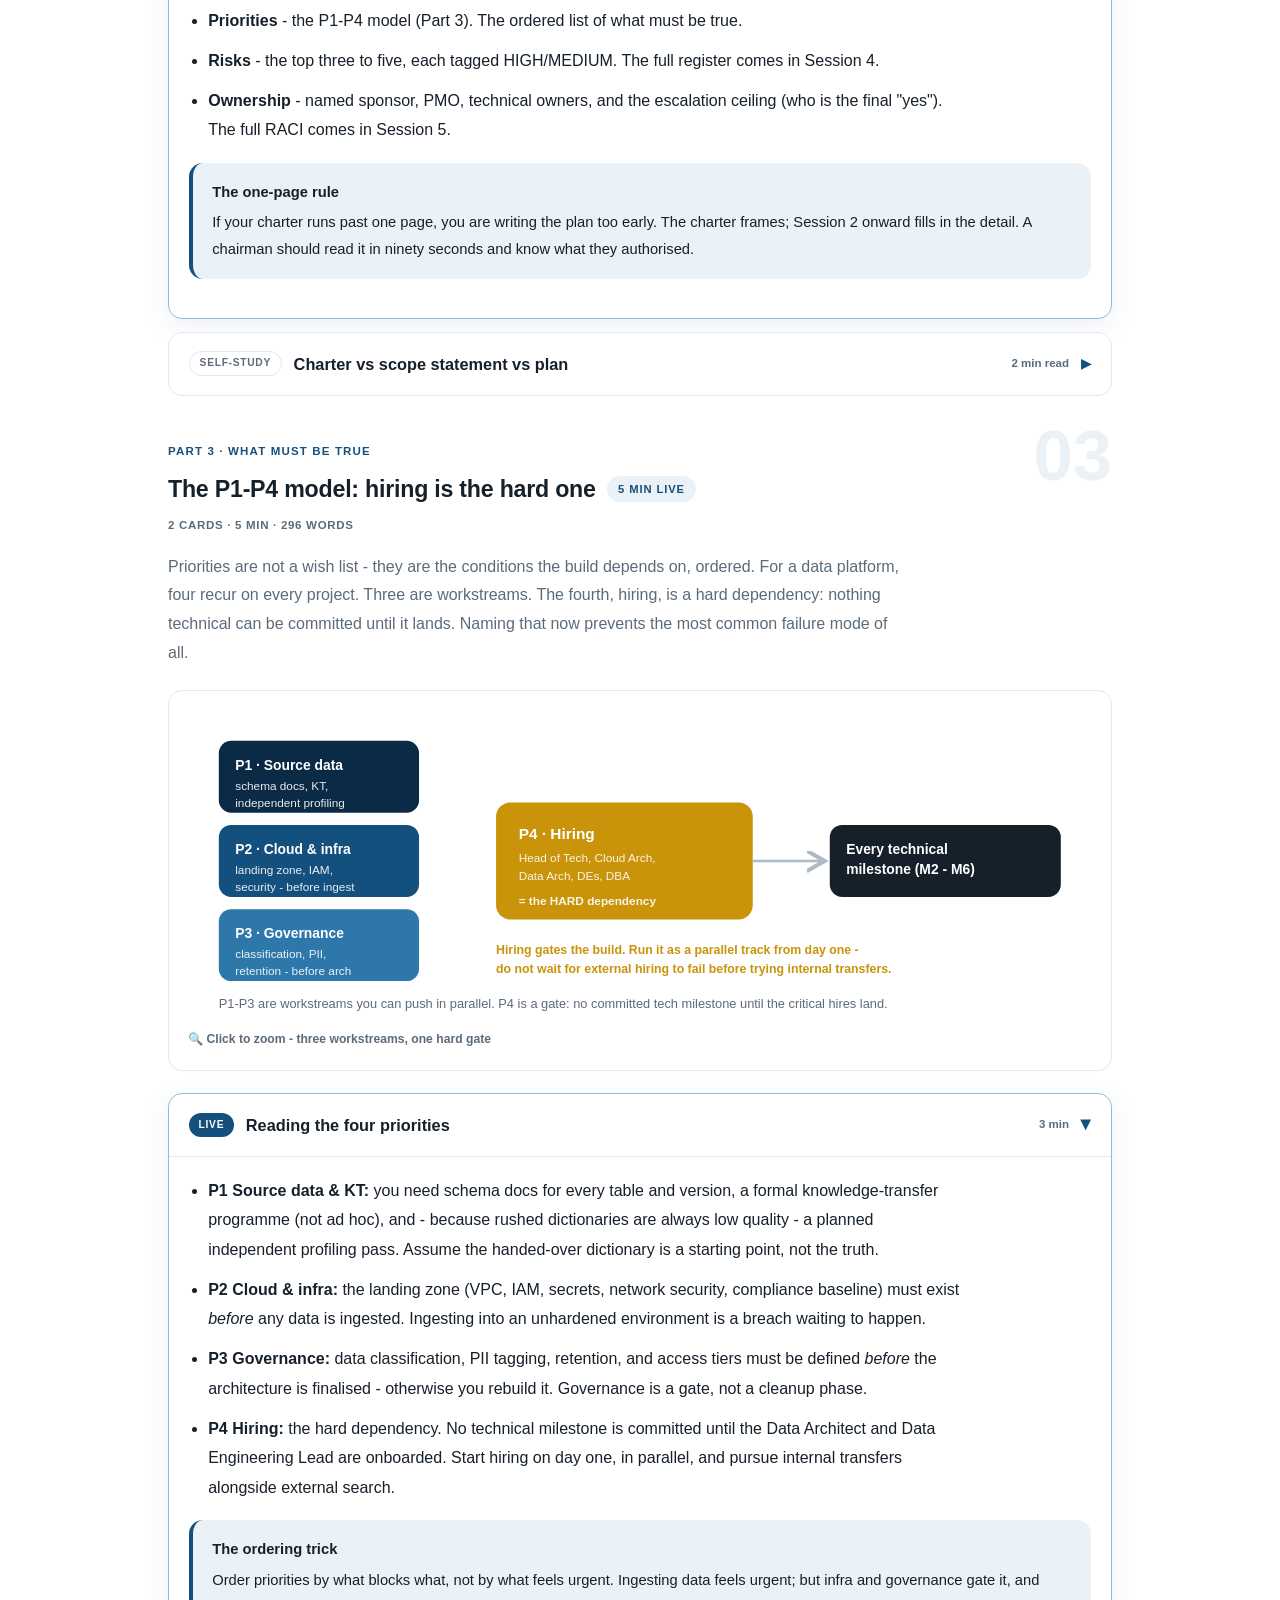
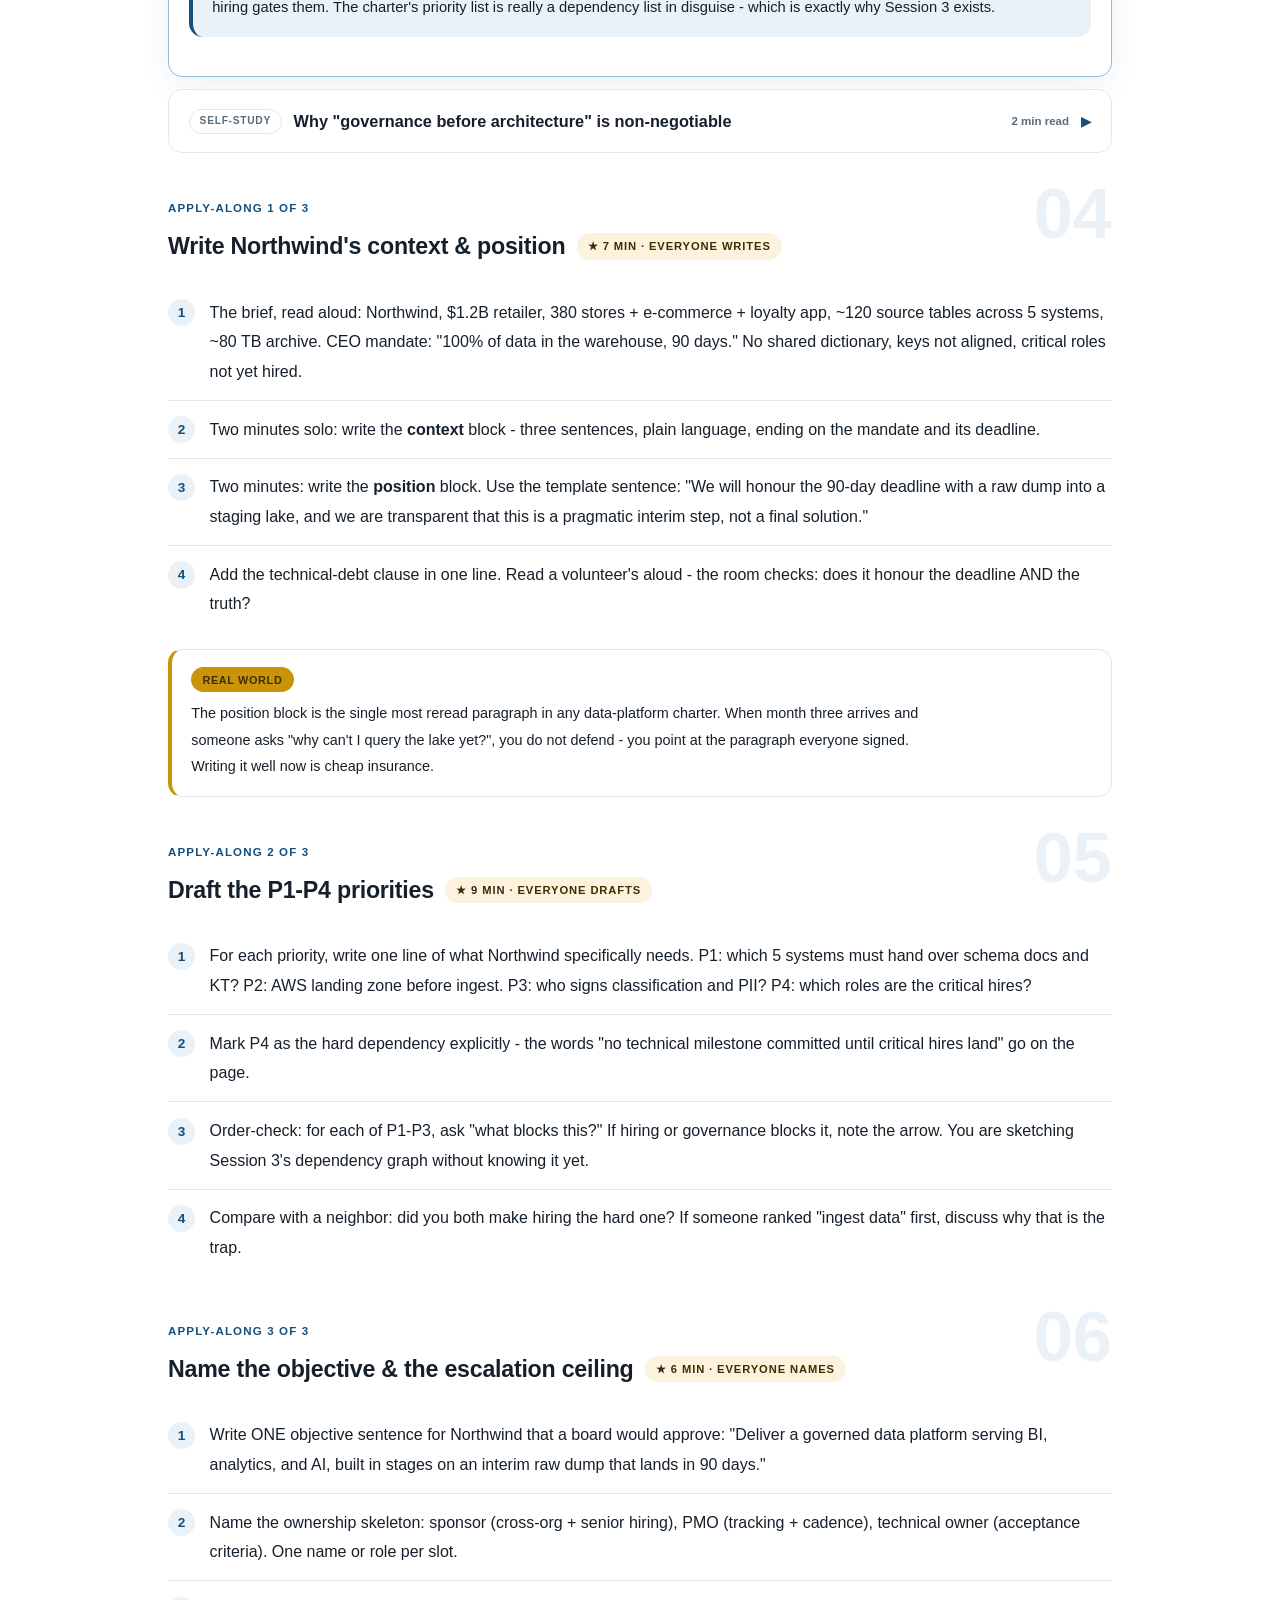
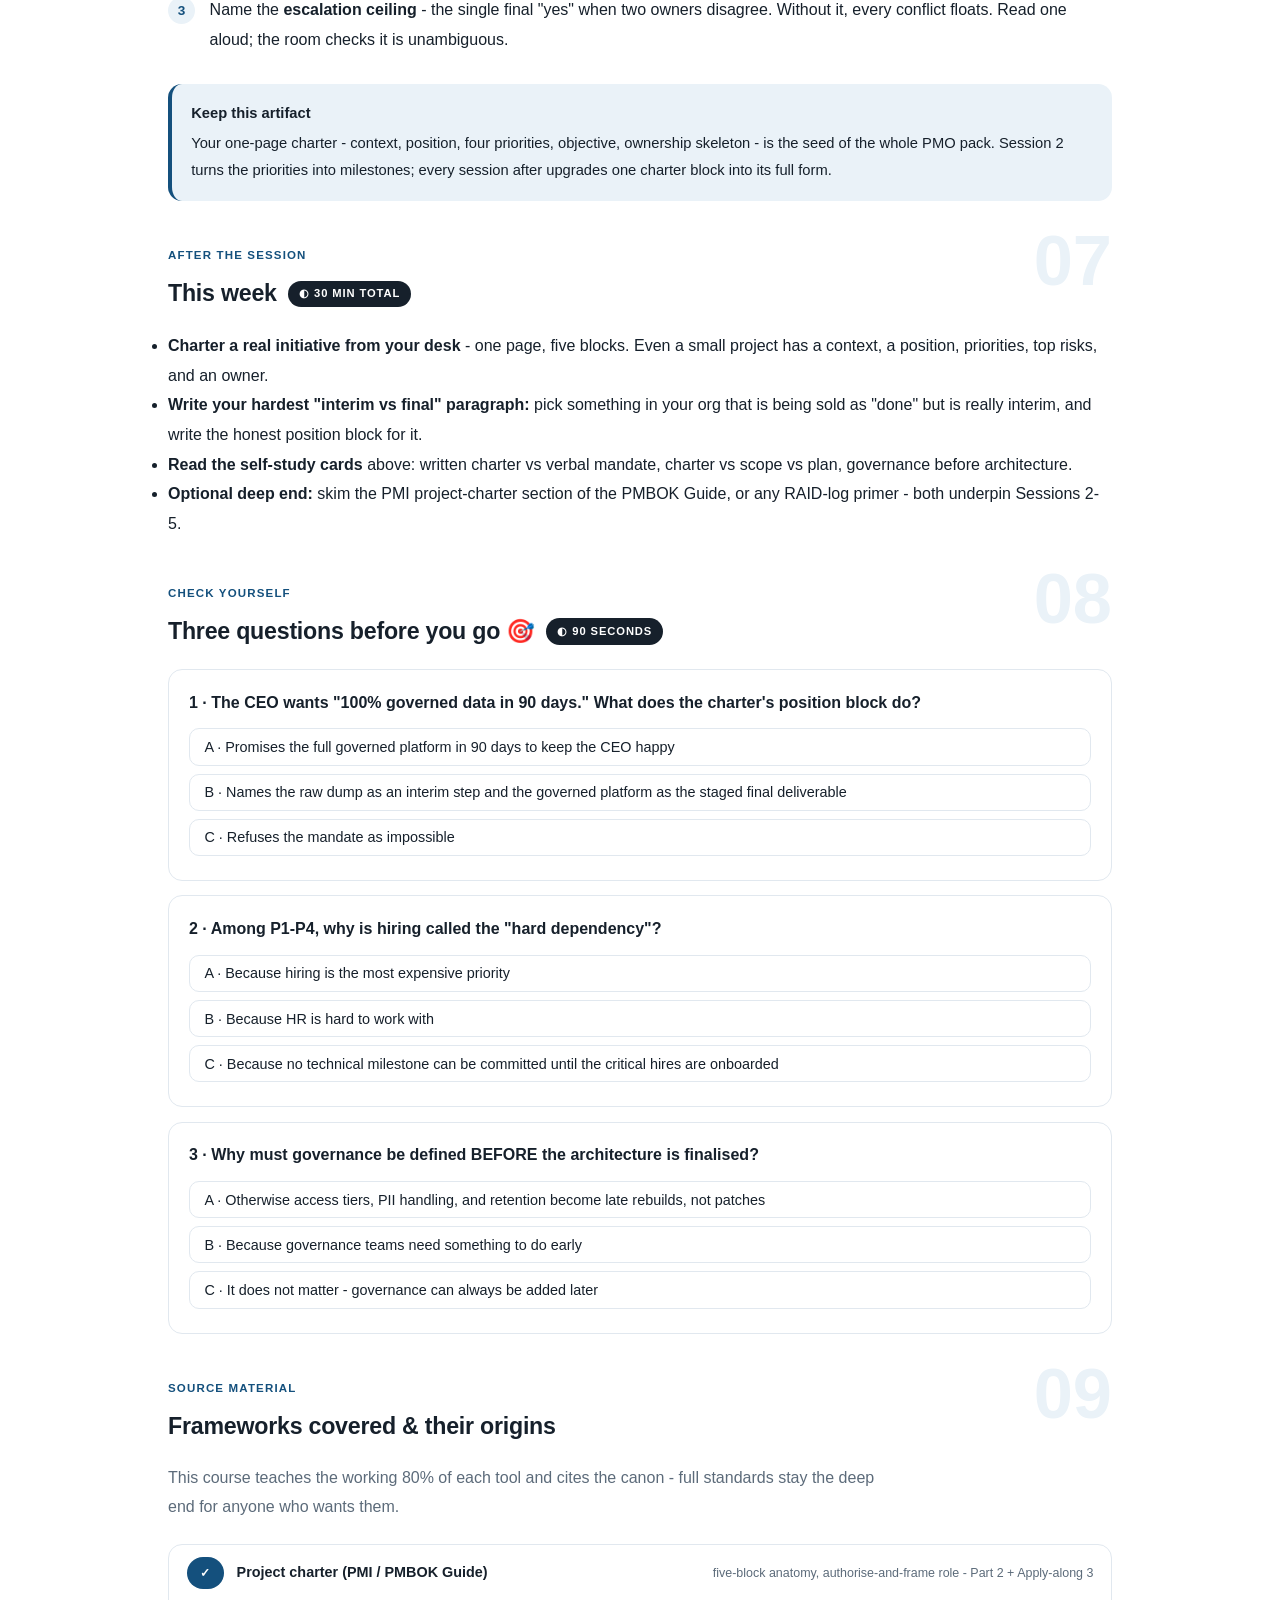
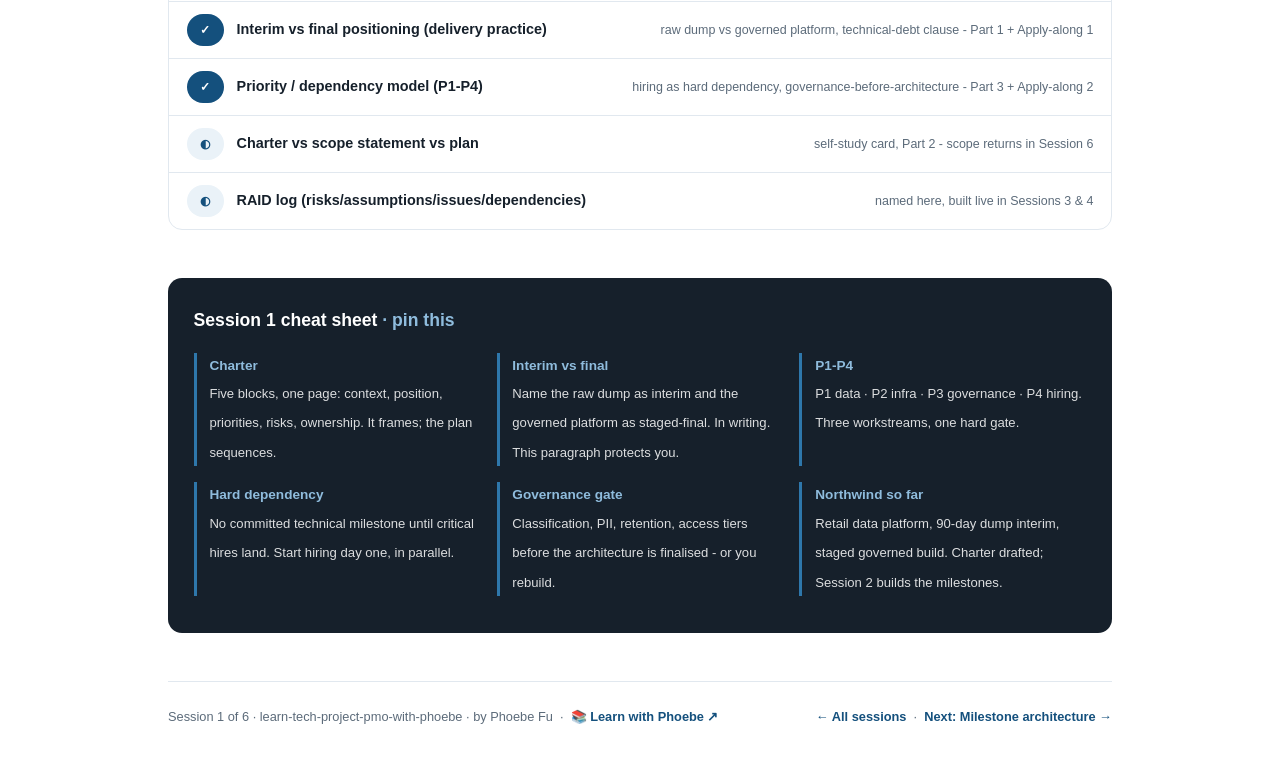
==== commit 242c00cb: "Layout: code boxes stack under step text; toolbar is one row Shared-template defect, live estate-wid" ====
--- a/courses/01-frame-the-initiative.html
+++ b/courses/01-frame-the-initiative.html
@@ -19,7 +19,7 @@
 <meta name="twitter:image" content="https://phoebefu6.github.io/learn-tech-project-pmo-with-phoebe/assets/og-cover.png">
 <!-- social:end -->
 <title>Session 1 · Frame the initiative &amp; write the charter - learn tech project PMO with phoebe</title>
-<link rel="stylesheet" href="../assets/style.css?v=18">
+<link rel="stylesheet" href="../assets/style.css?v=20">
 </head>
 <body>
 
--- a/assets/style.css
+++ b/assets/style.css
@@ -101,8 +101,9 @@
   border-bottom: 1px solid var(--hairline);
   padding: .55rem 0;
 }
-.toolbar .wrap { display: flex; align-items: center; gap: .6rem; }
-.toolbar .crumb { font-size: .8rem; color: var(--muted); font-weight: 600; margin-right: auto; }
+.toolbar .wrap { display: flex; align-items: center; gap: .5rem; flex-wrap: nowrap; }
+.toolbar .crumb { font-size: .8rem; color: var(--muted); font-weight: 600; margin-right: auto; min-width: 0; white-space: nowrap; overflow: hidden; text-overflow: ellipsis; }
+.toolbar .btn { white-space: nowrap; flex: none; padding: .38rem .8rem; font-size: .78rem; line-height: 1.2; }
 .toolbar .crumb a { color: var(--indigo); text-decoration: none; }
 .btn {
   border: 1px solid var(--hairline);
@@ -302,11 +303,15 @@
 /* ---------- demo steps ---------- */
 .steps { counter-reset: step; margin: .6rem 0 1rem; }
 .step {
-  display: flex;
-  gap: .9rem;
+  display: grid;
+  grid-template-columns: max-content minmax(0, 1fr);
+  column-gap: .9rem;
+  row-gap: .2rem;
   padding: .85rem 0;
   border-bottom: .5px solid var(--hairline);
 }
+.step > * { grid-column: 2; min-width: 0; }
+.step > .prompt-box { margin: .8rem 0 .4rem; }
 .step:last-child { border-bottom: none; }
 .step::before {
   counter-increment: step;
@@ -727,7 +732,10 @@
   /* 44px tap targets */
   details.card summary { min-height: 44px; }
   .qopt { min-height: 44px; display: flex; align-items: center; padding: .7rem .9rem; }
-  .toolbar .btn, .pagefoot a { min-height: 44px; display: inline-flex; align-items: center; }
+  .toolbar .btn, .pagefoot a { min-height: 44px; display: inline-flex; align-items: center; justify-content: center; }
+  .toolbar .crumb, .toolbar #zoom-toggle { display: none; }
+  .toolbar .btn { flex: 1 1 0; padding: .3rem .4rem; font-size: .72rem; }
+  table.clean { display: block; overflow-x: auto; -webkit-overflow-scrolling: touch; }
 }
 
 @media (max-width: 640px) {
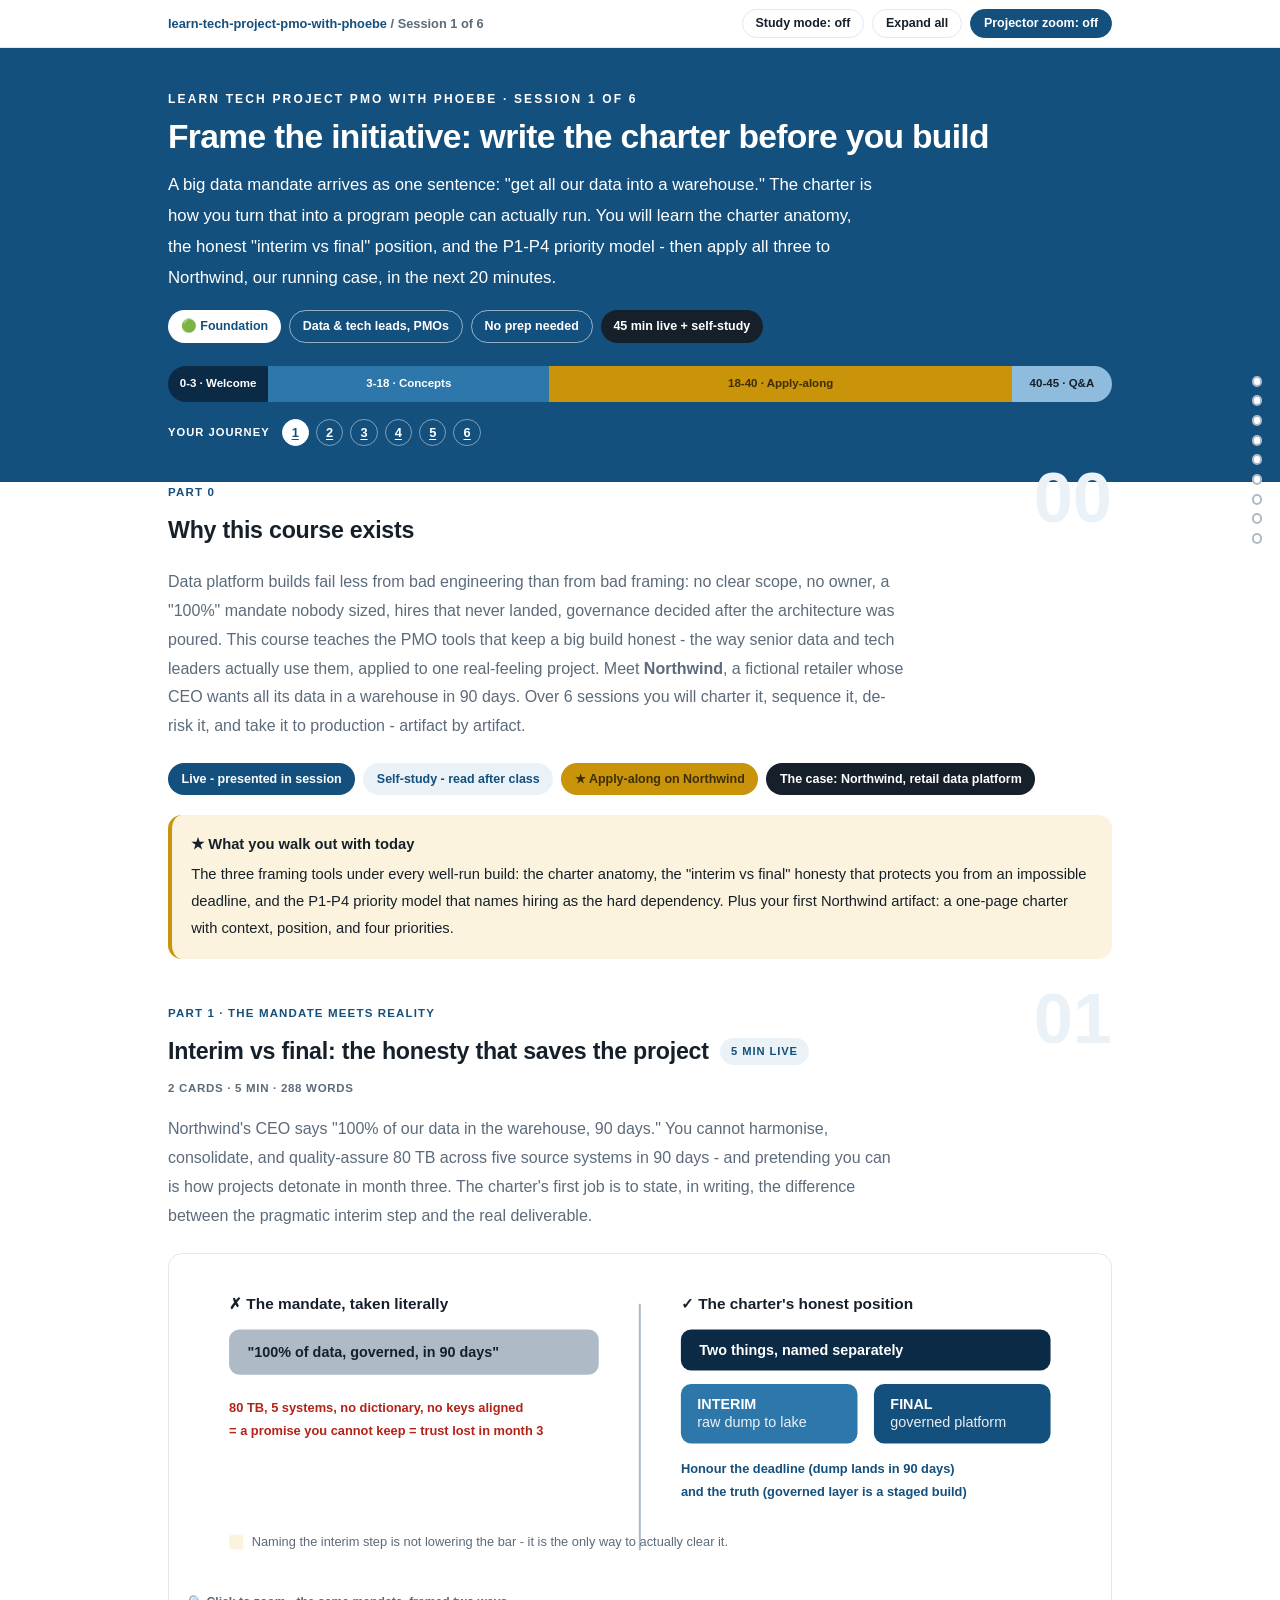
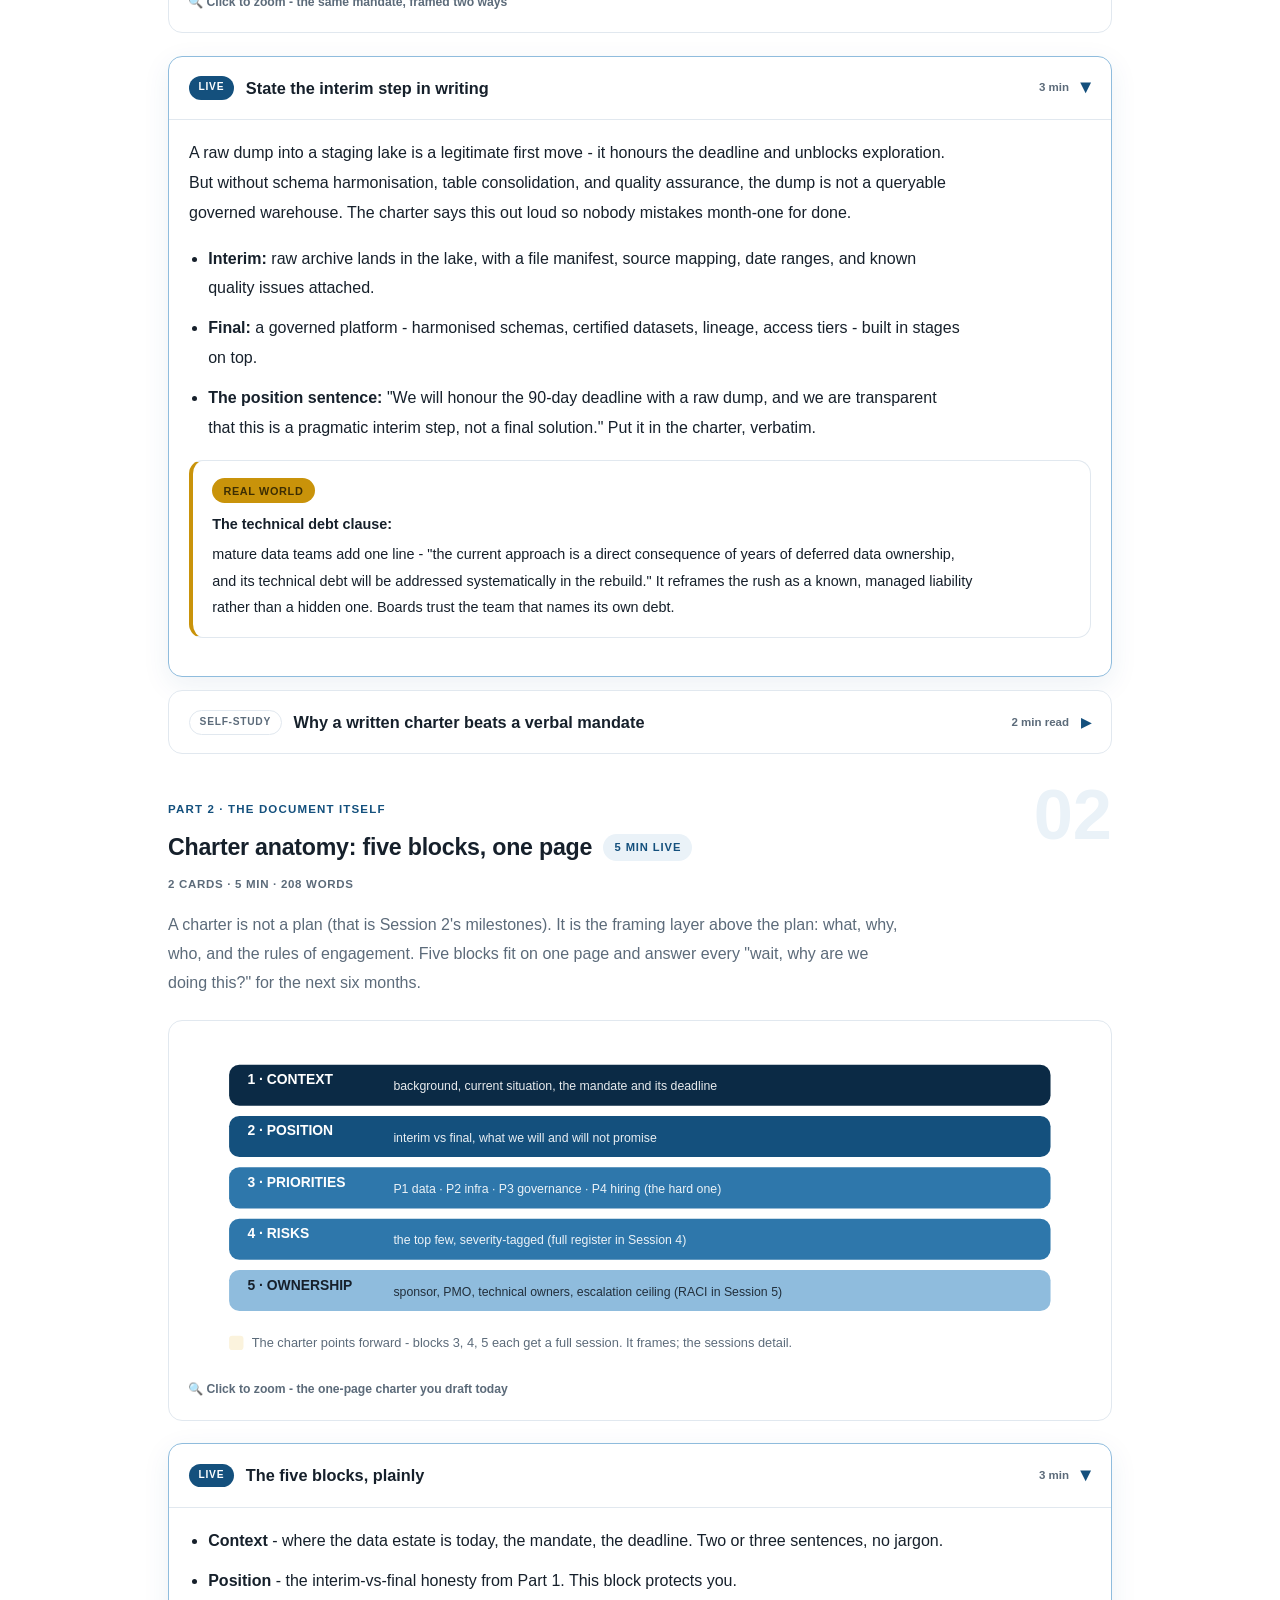
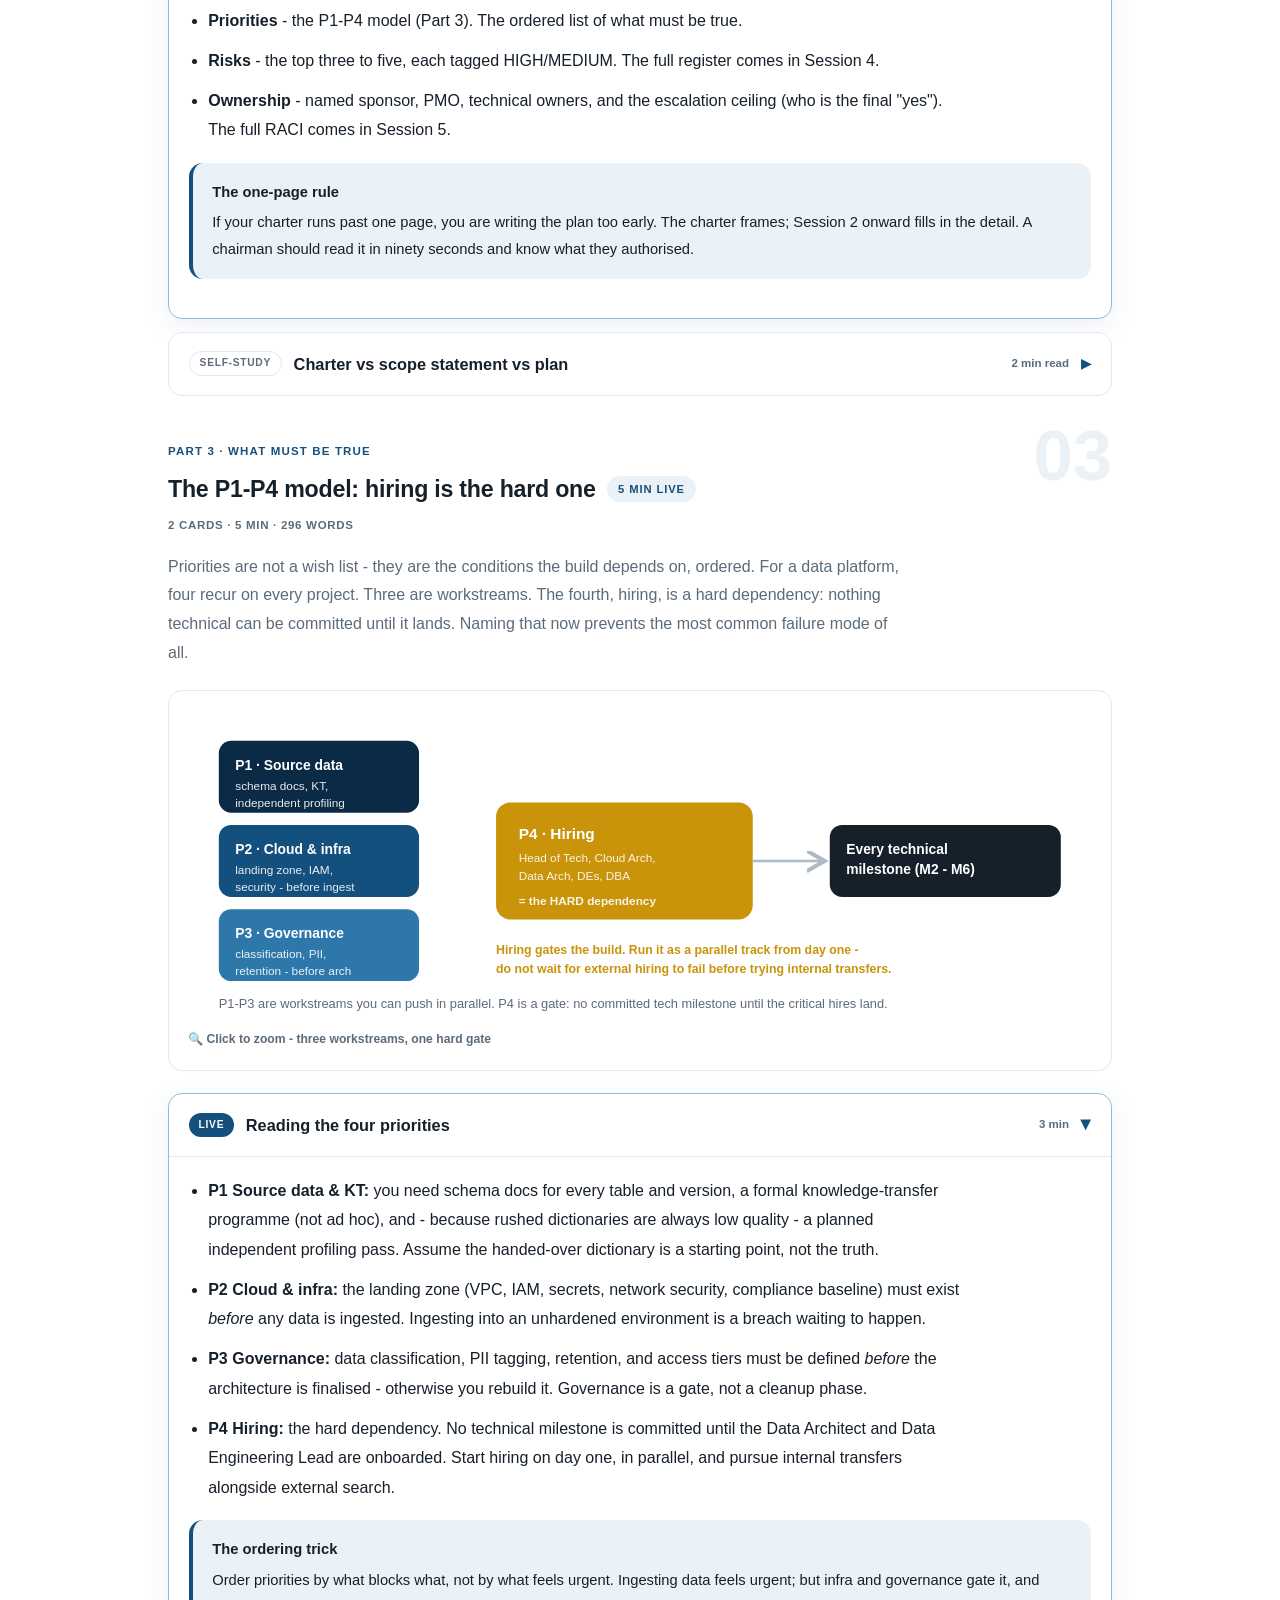
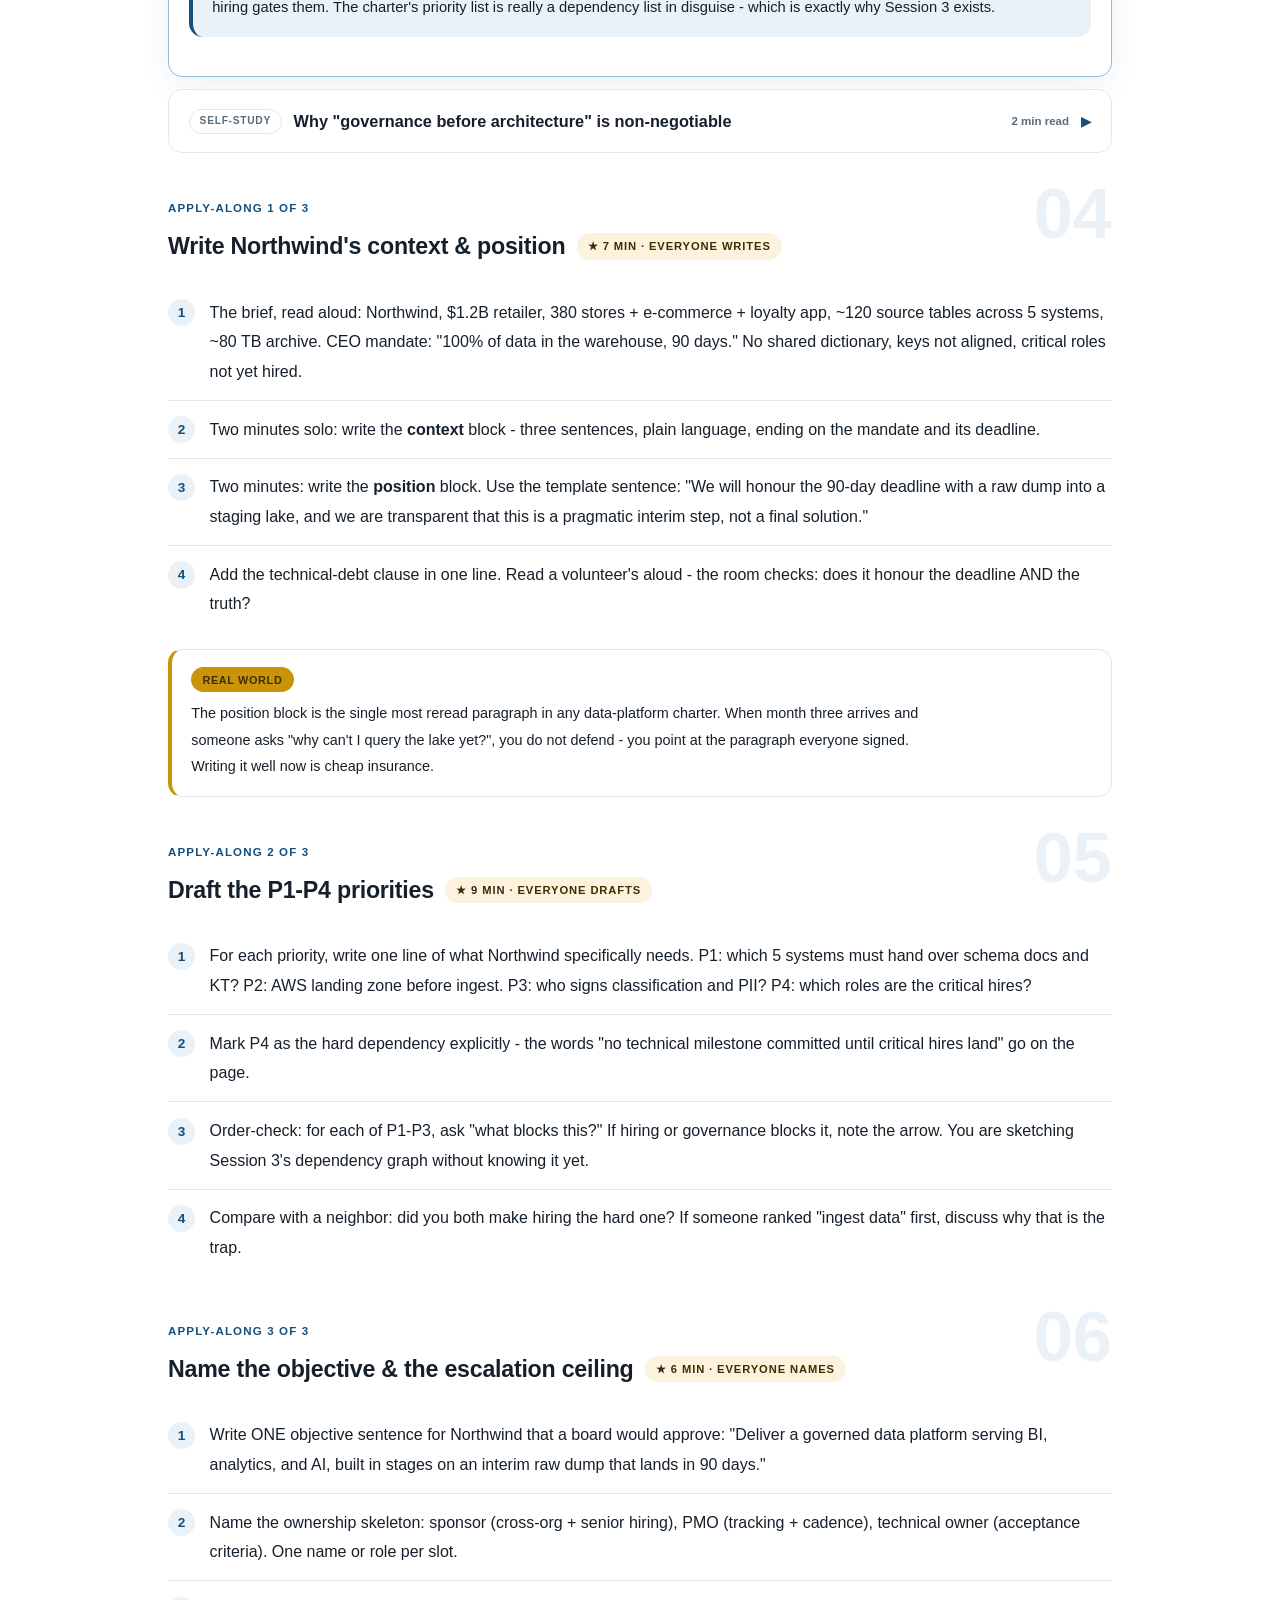
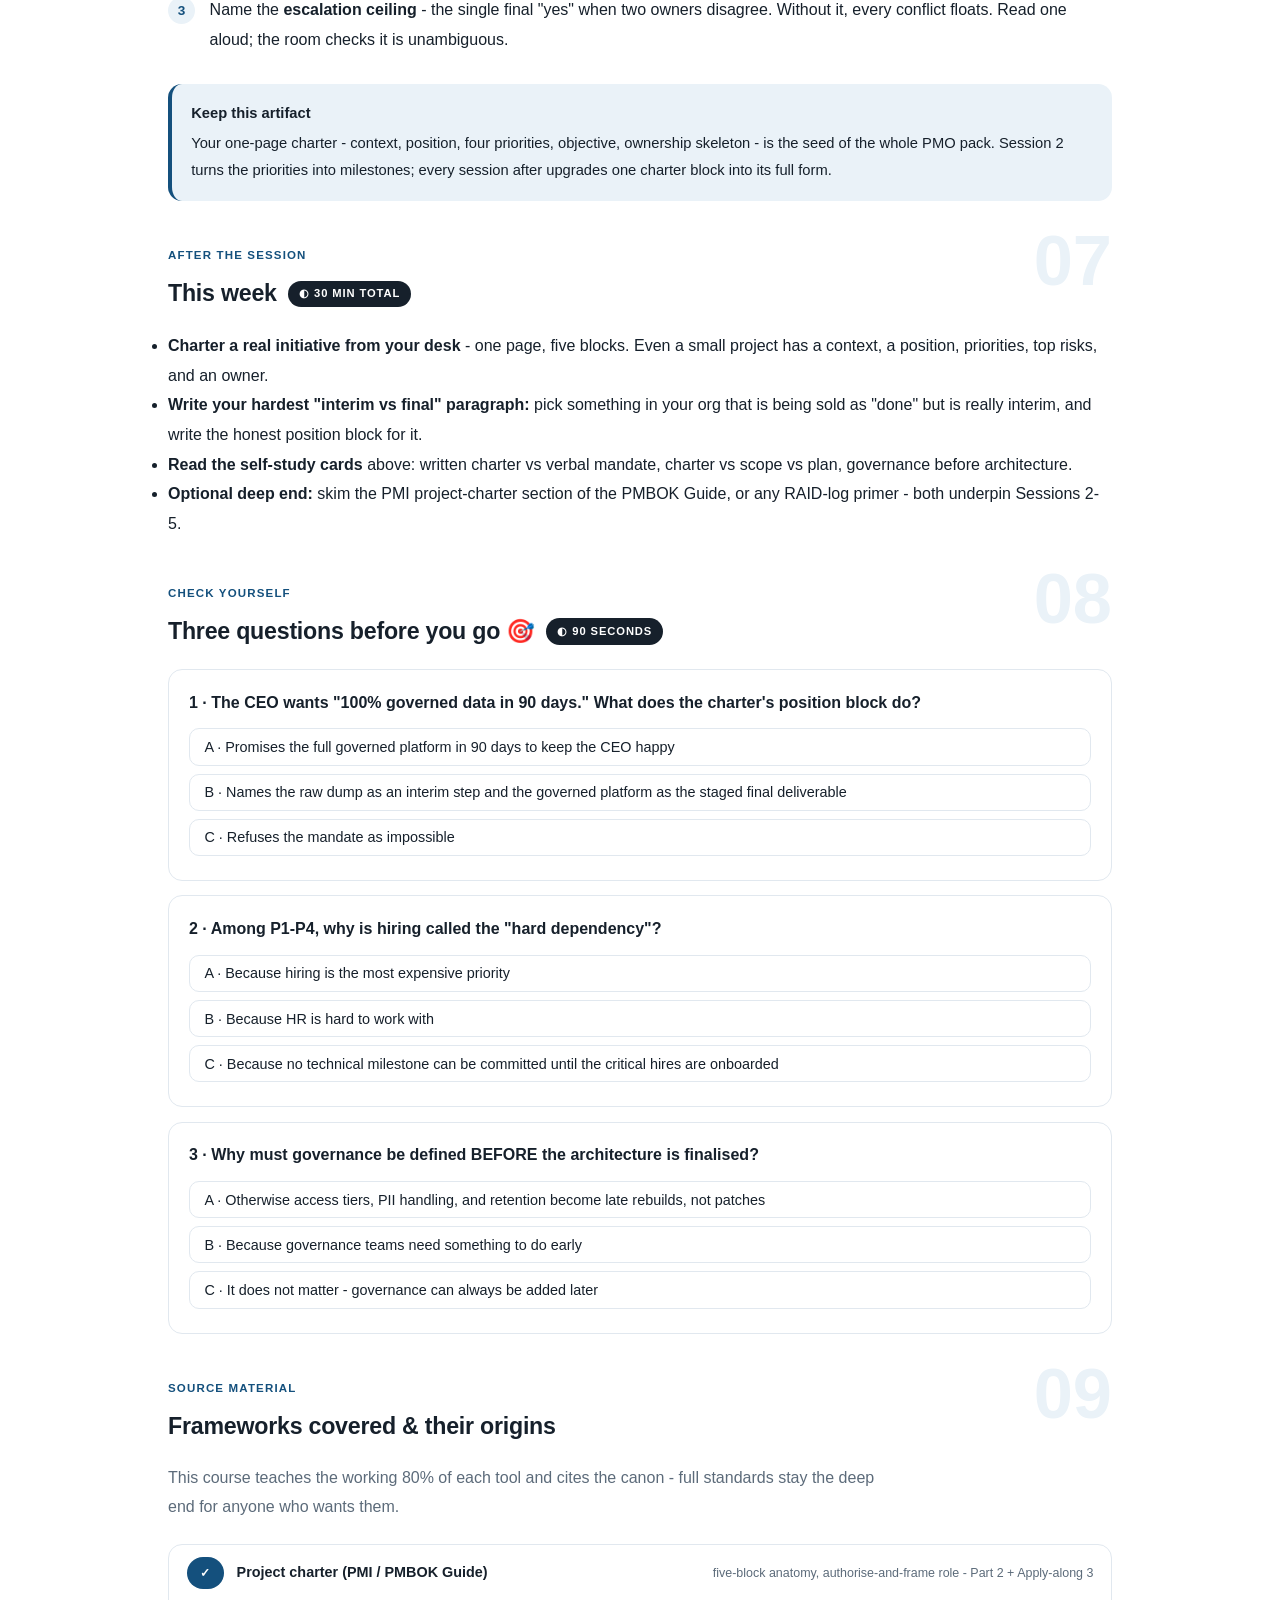
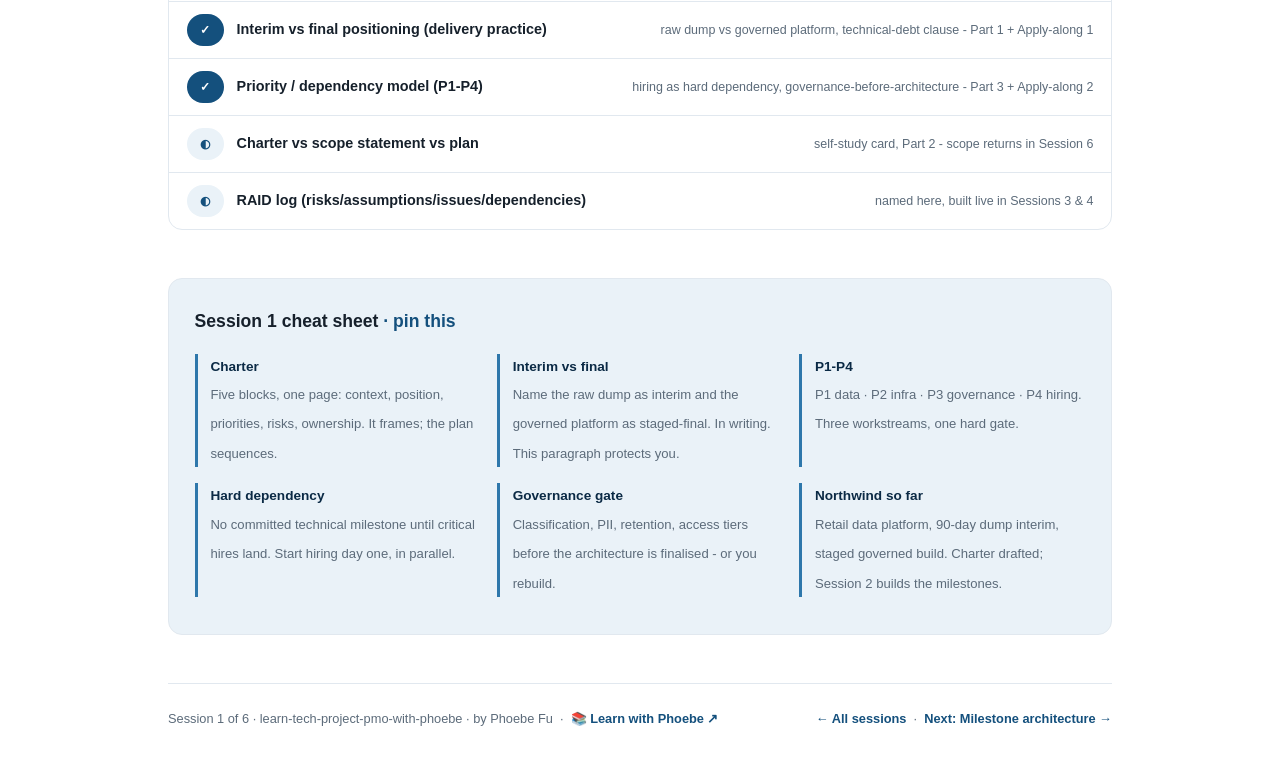
==== commit 70c6d47b: "Light surfaces everywhere: lightbox, cheat panel, code boxes; contrast and phone-width fixes Every d" ====
--- a/courses/01-frame-the-initiative.html
+++ b/courses/01-frame-the-initiative.html
@@ -19,7 +19,7 @@
 <meta name="twitter:image" content="https://phoebefu6.github.io/learn-tech-project-pmo-with-phoebe/assets/og-cover.png">
 <!-- social:end -->
 <title>Session 1 · Frame the initiative &amp; write the charter - learn tech project PMO with phoebe</title>
-<link rel="stylesheet" href="../assets/style.css?v=20">
+<link rel="stylesheet" href="../assets/style.css?v=36">
 </head>
 <body>
 
@@ -420,6 +420,6 @@
 
 </main>
 
-<script src="../assets/app.js?v=17"></script>
+<script src="../assets/app.js?v=36"></script>
 </body>
 </html>
--- a/assets/style.css
+++ b/assets/style.css
@@ -15,8 +15,8 @@
   --amber-ink: #3D2E03;
   --amber-50: #FBF3DD;
   --paper: #FFFFFF;
-  --code-bg: #0E2233;
-  --code-ink: #DCE9F3;
+  --code-bg: #EAF2F8;
+  --code-ink: #16202B;
   --radius: 14px;
 }
 
@@ -46,7 +46,7 @@
   font-size: .75rem;
   letter-spacing: .18em;
   text-transform: uppercase;
-  opacity: .85;
+  opacity: 1;
   font-weight: 600;
 }
 .masthead h1 {
@@ -57,7 +57,7 @@
   letter-spacing: -.02em;
 }
 .masthead h1 .accent { color: inherit; }
-.masthead .sub { font-size: 1.05rem; opacity: .92; max-width: 44rem; }
+.masthead .sub { font-size: 1.05rem; opacity: 1; max-width: 44rem; }
 
 .chip-row { display: flex; flex-wrap: wrap; gap: .5rem; margin-top: 1.1rem; }
 .chip {
@@ -71,7 +71,7 @@
   white-space: nowrap;
 }
 .chip.level { background: #fff; color: var(--indigo); }
-.chip.audience { background: rgba(255,255,255,.16); color: #fff; border: 1px solid rgba(255,255,255,.35); }
+.chip.audience { background: rgba(255,255,255,.08); color: #fff; border: 1px solid rgba(255,255,255,.35); }
 .chip.time { background: var(--ink); color: #fff; font-variant-numeric: tabular-nums; }
 
 /* ---------- agenda bar ---------- */
@@ -224,7 +224,7 @@
 .pill.light { background: var(--indigo-50); color: var(--indigo); }
 .pill.inkpill { background: var(--ink); color: #fff; }
 .pill.amber, .pill.peach { background: var(--amber); color: var(--amber-ink); }
-.pill.bare { color: var(--faint); }
+.pill.bare { color: var(--muted); }
 
 /* ---------- 4D grid ---------- */
 .grid-2 { display: grid; grid-template-columns: repeat(auto-fit, minmax(15rem, 1fr)); gap: .8rem; margin: .5rem 0 1rem; }
@@ -253,10 +253,11 @@
 table.clean td:first-child { font-weight: 600; }
 
 /* ---------- prompt boxes ---------- */
-.prompt-box {
+.prompt-box{
   position: relative;
-  background: var(--code-bg);
-  color: var(--code-ink);
+  background: #EAF2F8;
+  border: 1px solid #E1E8EF;
+  color: #16202B;
   border-radius: var(--radius);
   padding: 1.1rem 1.2rem;
   margin: 1rem 0 1.2rem;
@@ -266,12 +267,12 @@
   white-space: pre-wrap;
   word-break: break-word;
 }
-.prompt-box .label {
+.prompt-box .label{
   position: absolute;
   top: -0.7rem;
   left: 1rem;
-  background: var(--indigo);
-  color: #fff;
+  background: #14507D;
+  color: #FFFFFF;
   font-family: "Inter", -apple-system, sans-serif;
   font-size: .68rem;
   font-weight: 700;
@@ -282,13 +283,13 @@
 }
 .prompt-box.bad .label { background: var(--faint); color: var(--ink); }
 .prompt-box.good .label { background: var(--amber); color: var(--amber-ink); }
-.copy-btn {
+.copy-btn{
   position: absolute;
   top: .7rem;
   right: .7rem;
-  background: rgba(255,255,255,.1);
-  border: 1px solid rgba(255,255,255,.25);
-  color: #fff;
+  background: #FFFFFF;
+  border: 1px solid #E1E8EF;
+  color: #16202B;
   border-radius: 999px;
   padding: .25rem .8rem;
   font-size: .72rem;
@@ -297,7 +298,7 @@
   font-family: "Inter", -apple-system, sans-serif;
   transition: background .15s ease;
 }
-.copy-btn:hover { background: rgba(255,255,255,.22); }
+.copy-btn:hover { background: #E1E8EF; }
 .copy-btn.copied { background: var(--amber); border-color: var(--amber); color: var(--amber-ink); }
 
 /* ---------- demo steps ---------- */
@@ -387,11 +388,11 @@
   gap: .4rem;
 }
 
-.lightbox {
+.lightbox{
   position: fixed;
   inset: 0;
   z-index: 100;
-  background: rgba(22,32,43,.9);
+  background: rgba(255,255,255,.97);
   display: none;
   align-items: center;
   justify-content: center;
@@ -399,8 +400,10 @@
   cursor: zoom-out;
 }
 .lightbox.open { display: flex; }
-.lightbox .inner {
+.lightbox .inner{
   background: #fff;
+  border: 1px solid #E1E8EF;
+  box-shadow: 0 10px 40px rgba(22,32,43,.14);
   border-radius: var(--radius);
   padding: 2rem;
   max-width: 94vw;
@@ -408,13 +411,12 @@
   overflow: auto;
 }
 .lightbox .inner svg, .lightbox .inner img { width: min(88vw, 70rem); height: auto; }
-.lightbox .close-hint {
+.lightbox .close-hint{
   position: fixed;
   top: 1rem; right: 1.4rem;
-  color: #fff;
+  color: #16202B;
   font-size: .8rem;
   font-weight: 600;
-  opacity: .8;
 }
 
 /* ---------- courses covered ---------- */
@@ -433,19 +435,20 @@
 .covered-row .note { margin-left: auto; color: var(--muted); font-size: .78rem; text-align: right; }
 
 /* ---------- cheat sheet footer ---------- */
-.cheat {
-  background: var(--ink);
-  color: #fff;
+.cheat{
+  background: #EAF2F8;
+  border: 1px solid #E1E8EF;
+  color: #16202B;
   border-radius: var(--radius);
   padding: 1.6rem 1.6rem 1.3rem;
   margin-top: 3rem;
 }
 .cheat h3 { font-size: 1.1rem; margin-bottom: 1rem; }
-.cheat h3 span { color: var(--indigo-soft); }
+.cheat h3 span { color: #14507D; }
 .cheat .grid-2 { gap: 1rem; }
 .cheat .cheat-item { border-left: 3px solid var(--indigo-mid); padding-left: .8rem; }
-.cheat .cheat-item b { display: block; font-size: .85rem; color: var(--indigo-soft); }
-.cheat .cheat-item span { font-size: .82rem; opacity: .85; }
+.cheat .cheat-item b { display: block; font-size: .85rem; color: #0B2A45; }
+.cheat .cheat-item span { font-size: .82rem; color: #5C6B7A; }
 
 footer.pagefoot {
   border-top: 1px solid var(--hairline);
@@ -540,7 +543,7 @@
   margin-top: 1.1rem;
   flex-wrap: wrap;
 }
-.journey .jlabel { font-size: .7rem; font-weight: 700; text-transform: uppercase; letter-spacing: .09em; opacity: .8; margin-right: .3rem; }
+.journey .jlabel { font-size: .7rem; font-weight: 700; text-transform: uppercase; letter-spacing: .09em; opacity: 1; margin-right: .3rem; }
 .journey a {
   width: 1.7rem; height: 1.7rem;
   border-radius: 999px;
@@ -775,3 +778,28 @@
   color: var(--pv-flag);
 }
 /* === /LWP-PATCH === */
+
+/* layout-patch-3: phone-width overflow (2026-10-10) */
+.sql-bar { flex-wrap: wrap; }
+@media (max-width: 480px) {
+  .covered-row { flex-wrap: wrap; }
+  .covered-row .note { margin-left: 0; text-align: left; flex-basis: 100%; }
+  details.card summary { flex-wrap: wrap; }
+  details.card summary .mini { white-space: normal; }
+  .wk, .sqlbox, .prompt-box, pre { max-width: 100%; overflow-x: auto; }
+  .mono, code, strong, .note { overflow-wrap: anywhere; }
+  select, input[type=range], label { max-width: 100%; }
+  canvas, svg, img { max-width: 100%; height: auto; }
+  .tree-kids, .tree-node-wrap, .tree-node, .rb-night, .al-row, .gd-field, .tl-row, .sl-row { max-width: 100%; overflow-x: auto; }
+  .tl-cols, .sl-cols, .bb-cols, .ev-cols, [class$="-cols"] { grid-template-columns: 1fr !important; display: grid; }
+  .tl-cols > *, .sl-cols > *, [class$="-cols"] > * { min-width: 0; max-width: 100%; }
+  .mono { white-space: normal; }
+  .er-w, .bb-lab, .tl-lev, .sl-lev { max-width: 100%; white-space: normal; }
+}
+/* contrast-patch-2b */
+.cheat a { color: var(--indigo-deep, var(--ink)); }
+.chip.audience { background: transparent; border-color: rgba(255,255,255,.55); }
+.masthead a, .masthead .sub a { color: #fff; text-decoration: underline; text-underline-offset: 2px; }
+.prompt-box b, .prompt-box strong { color: var(--indigo-deep, var(--ink)); }
+.prompt-box span, .prompt-box em, .prompt-box i { color: inherit; }
+.pp-stamp i { color: var(--ink); }
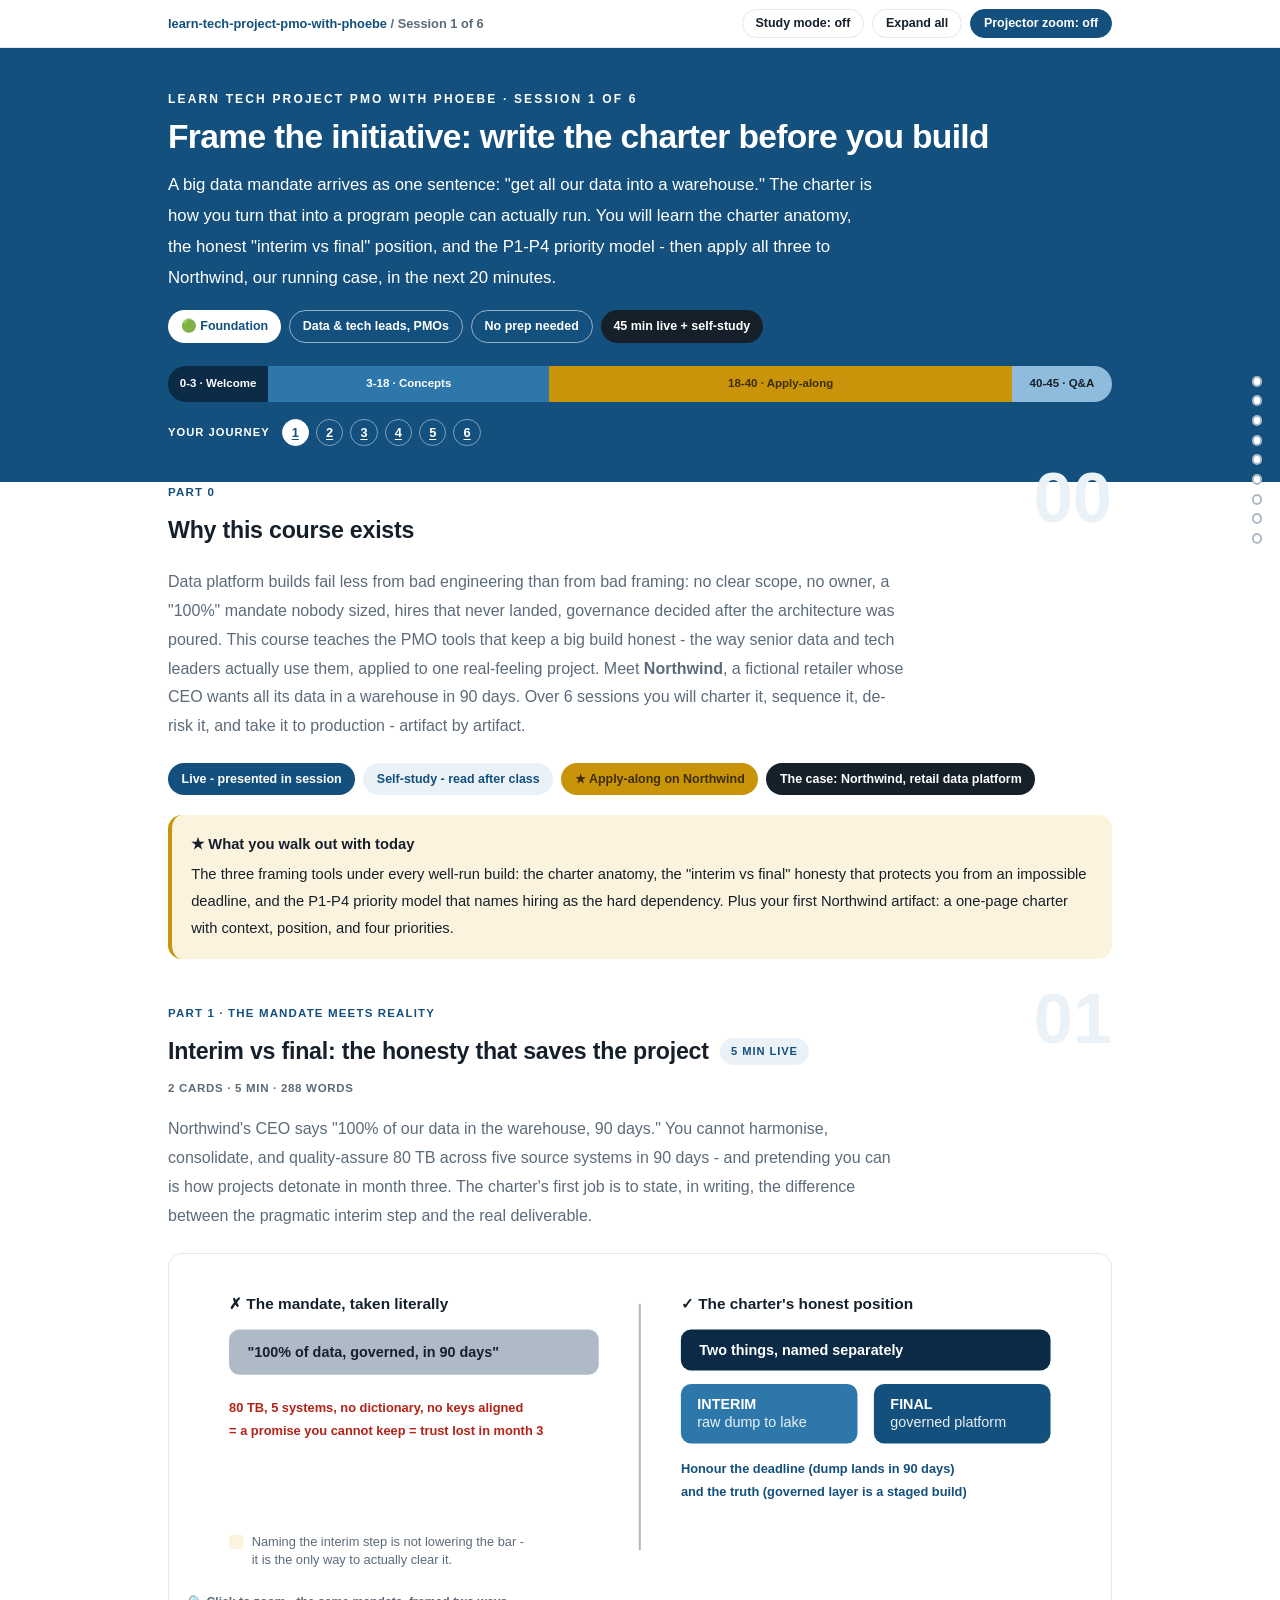
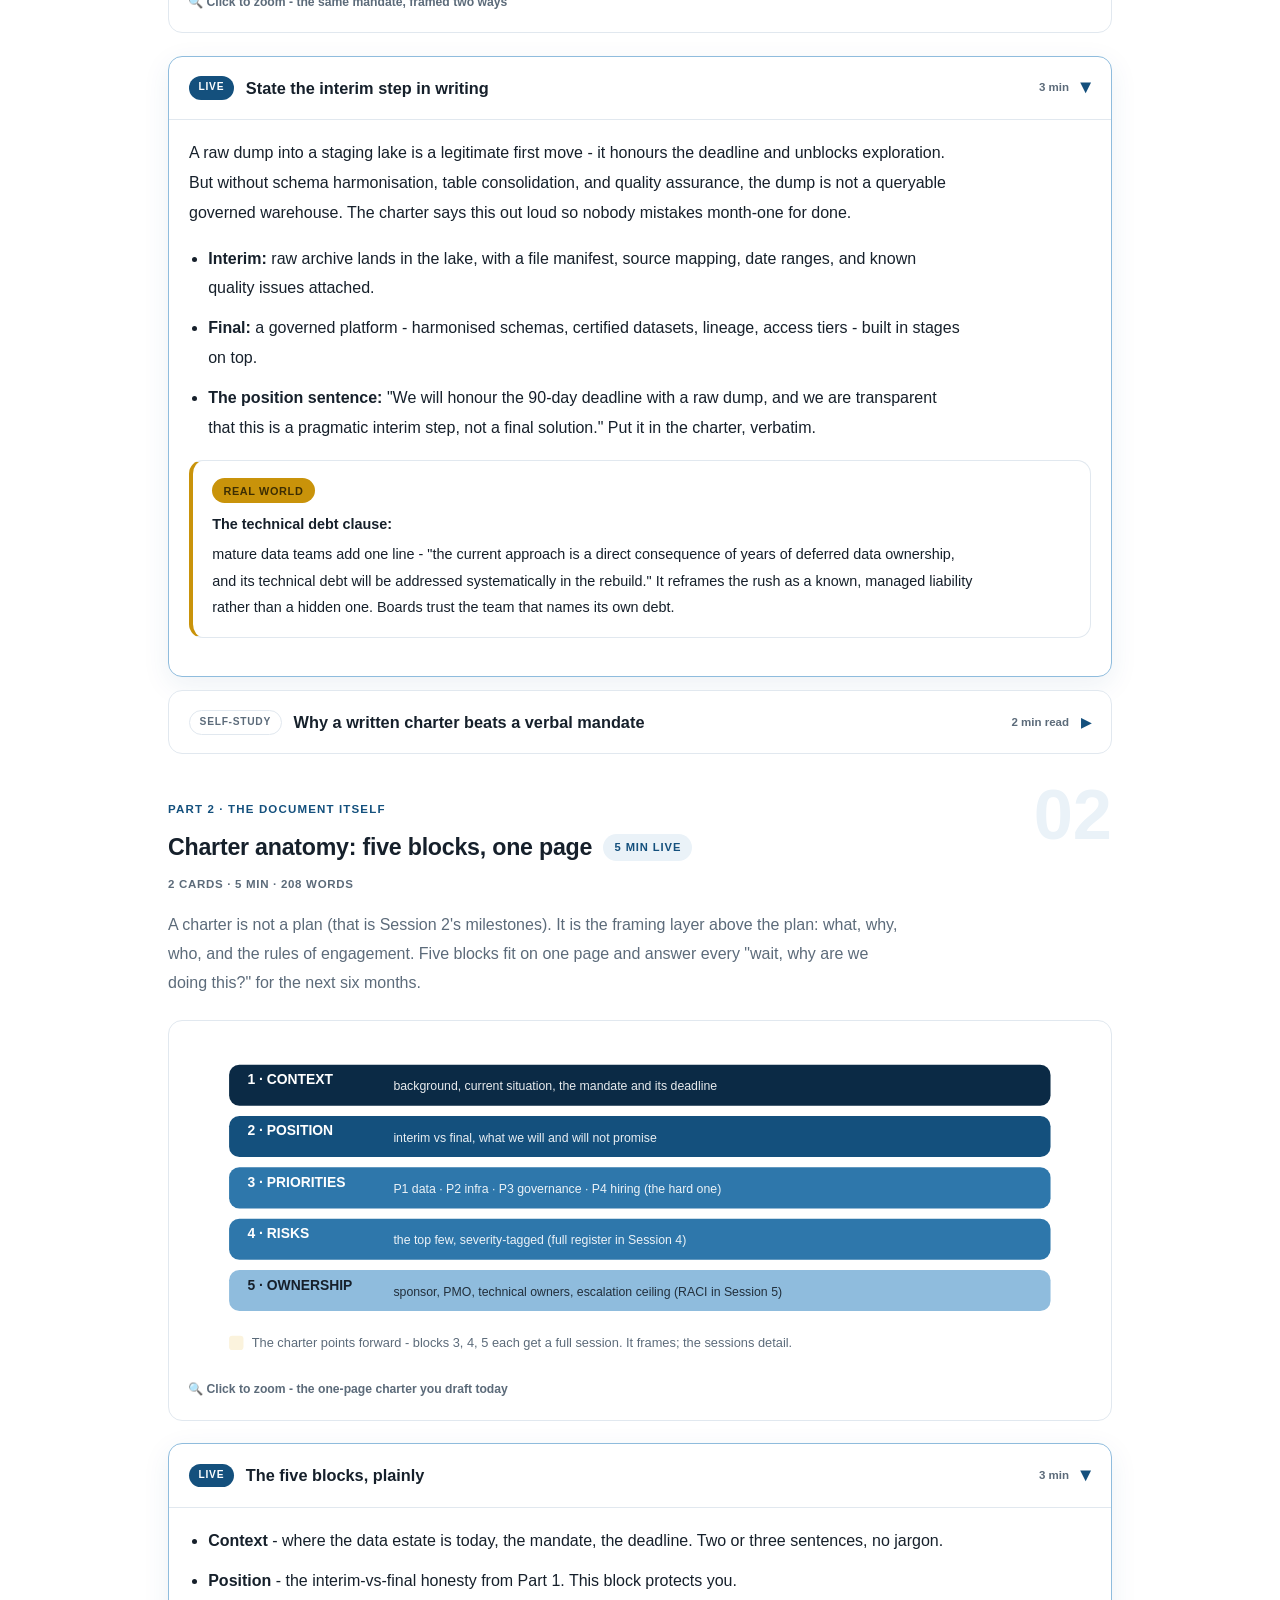
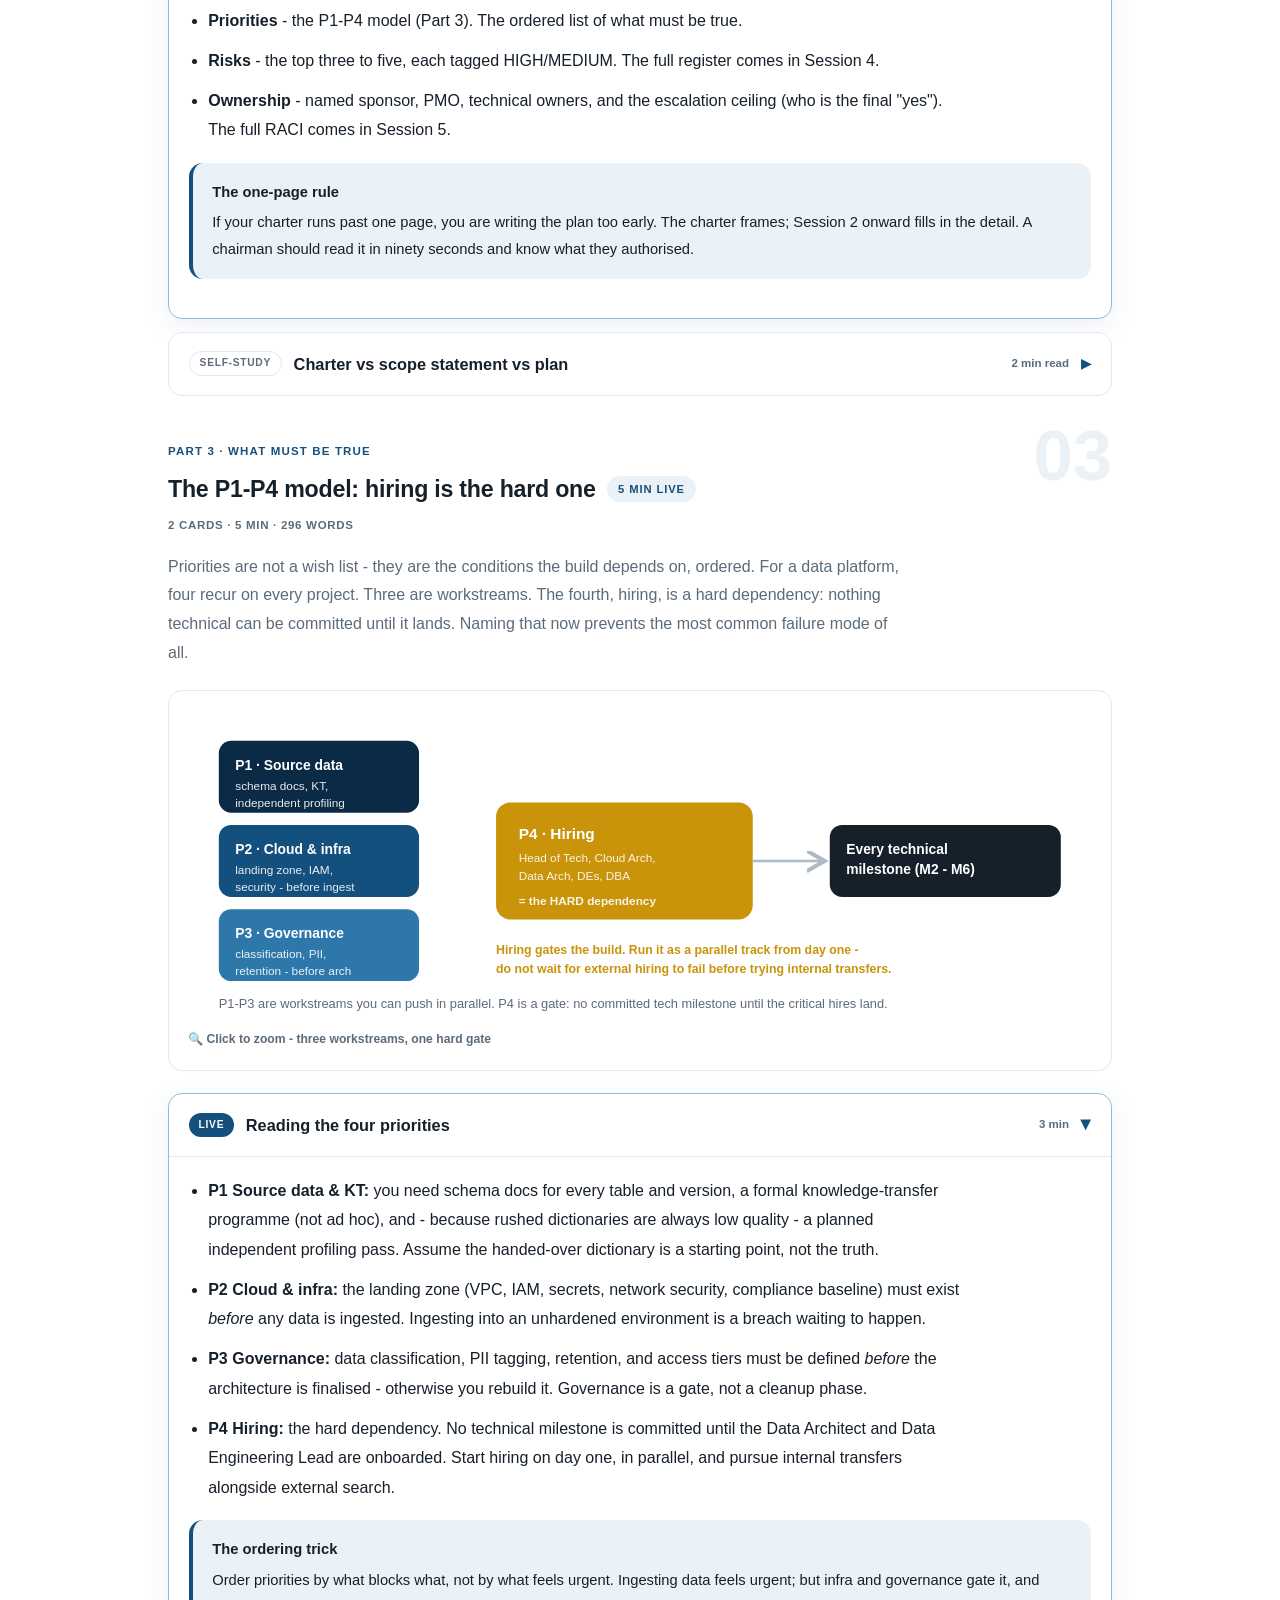
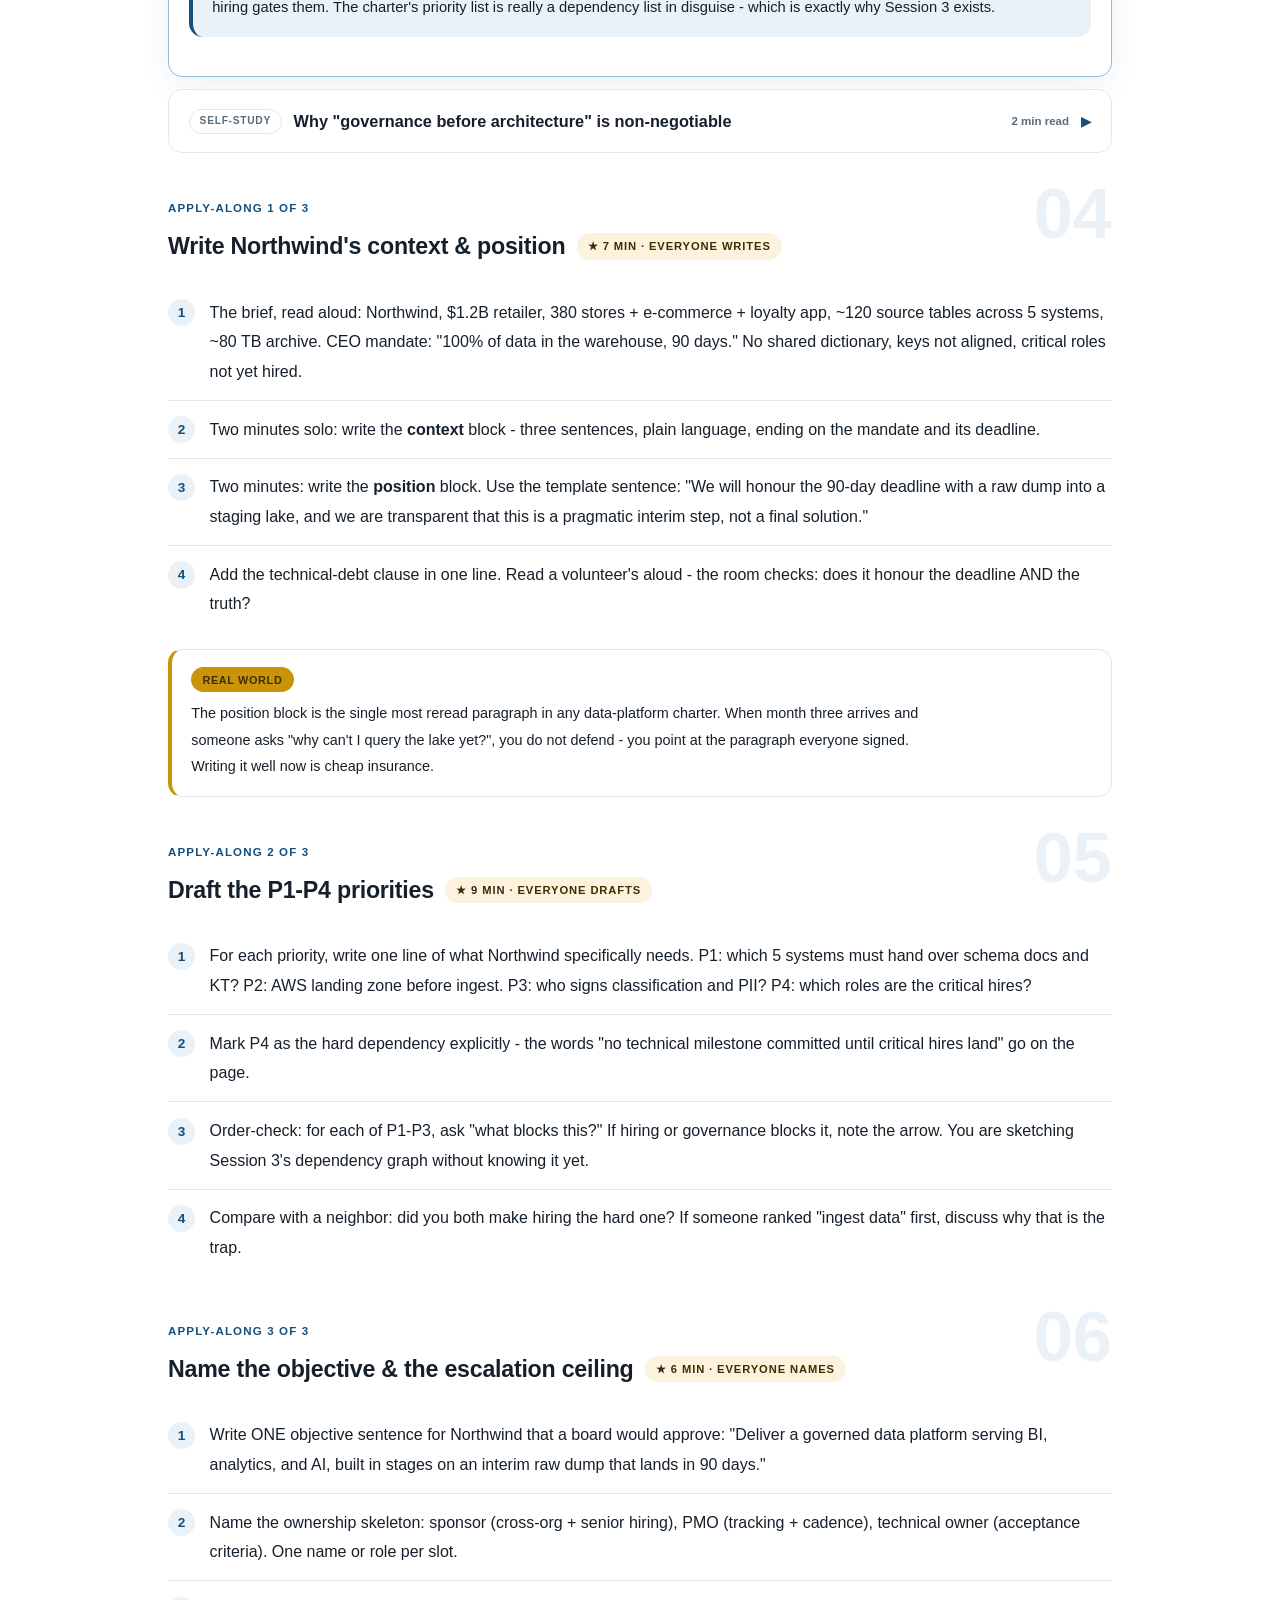
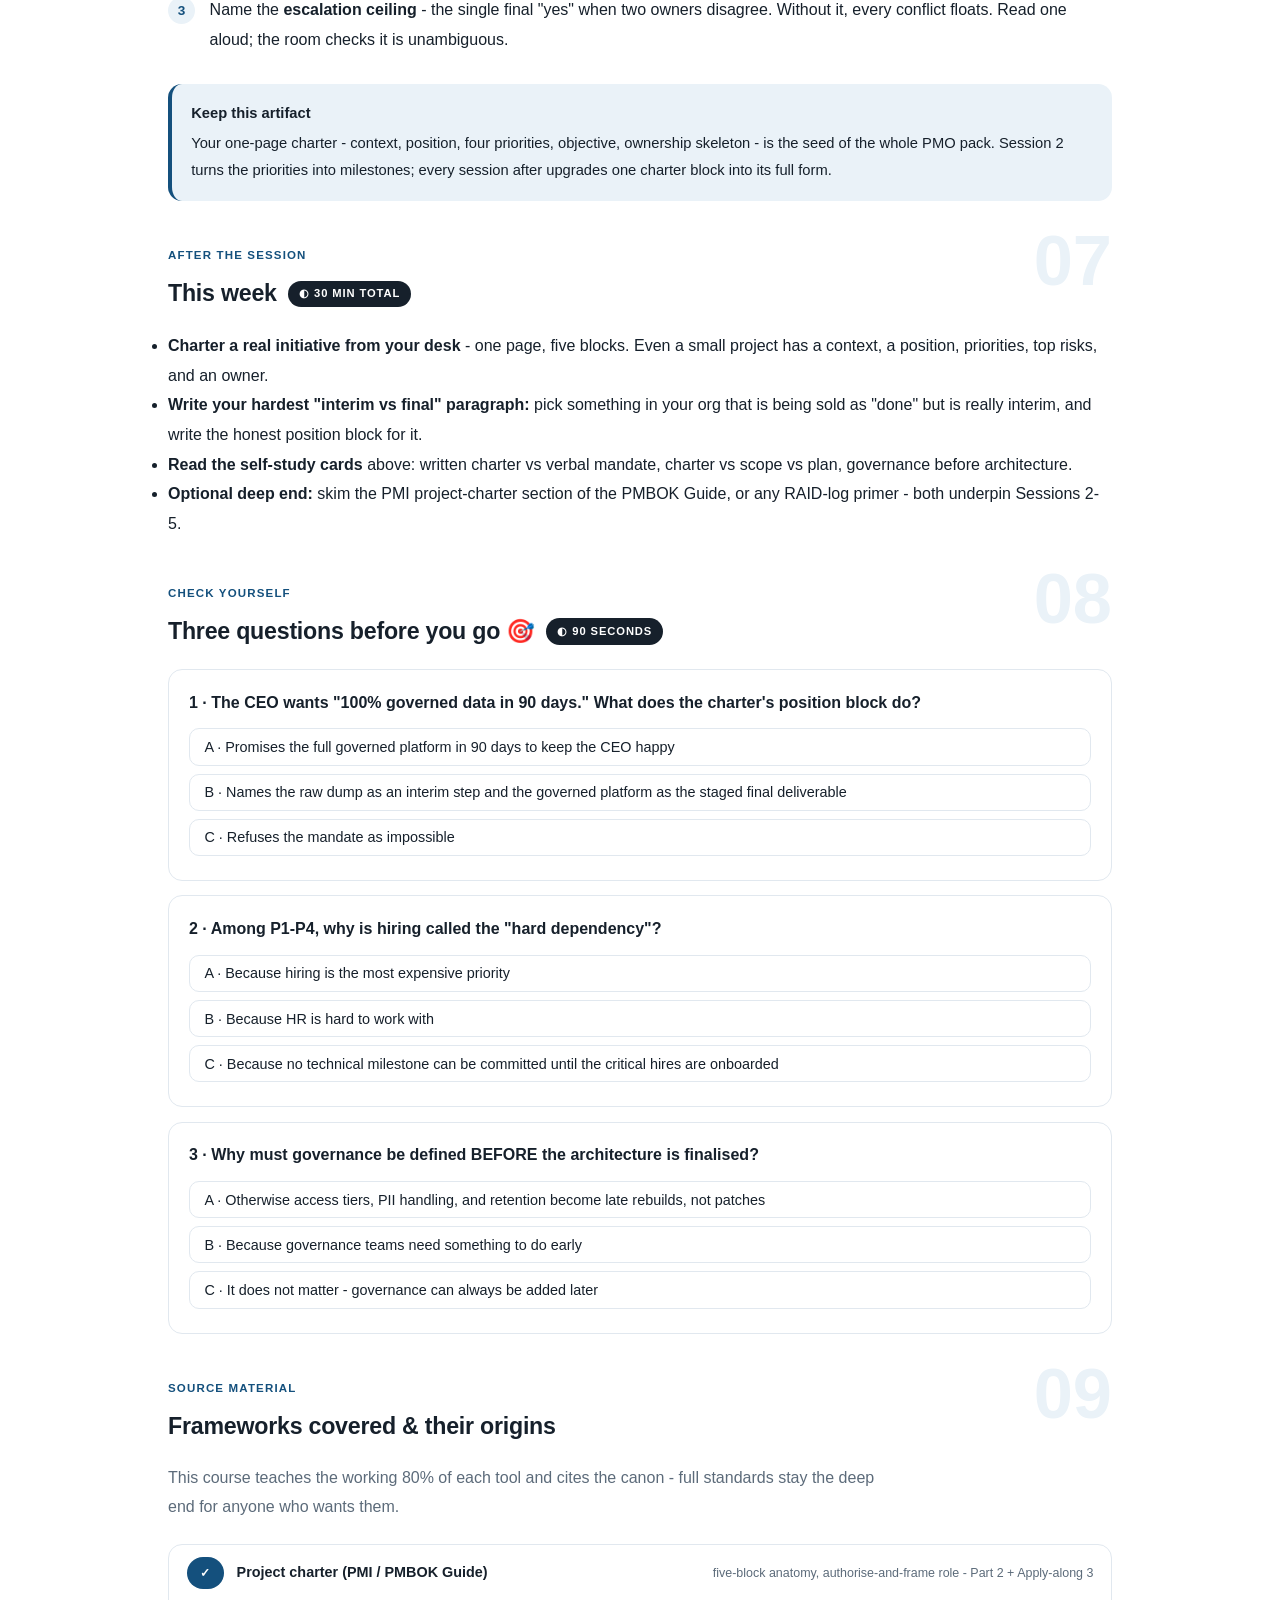
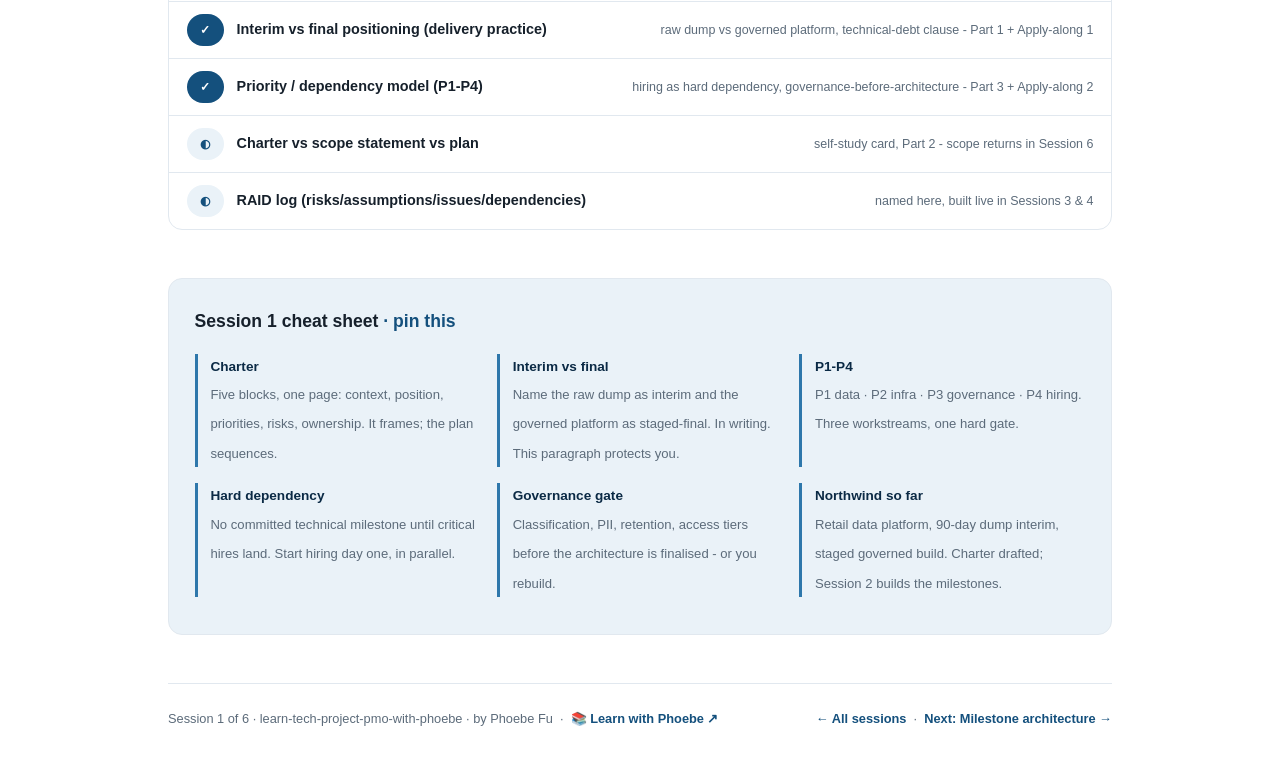
==== commit a17636ce: "Figure geometry: no line through a label, nothing out of its box Fixes every figure defect the CTM-c" ====
--- a/courses/01-frame-the-initiative.html
+++ b/courses/01-frame-the-initiative.html
@@ -107,7 +107,8 @@
         <text class="mdG" x="480" y="195">Honour the deadline (dump lands in 90 days)</text>
         <text class="mdG" x="480" y="217">and the truth (governed layer is a staged build)</text>
         <rect x="40" y="255" width="14" height="14" rx="3" fill="#FBF3DD"/>
-        <text class="mdX" x="62" y="266">Naming the interim step is not lowering the bar - it is the only way to actually clear it.</text>
+        <text class="mdX" x="62" y="266">Naming the interim step is not lowering the bar -</text>
+        <text class="mdX" x="62" y="283">it is the only way to actually clear it.</text>
       </svg>
       <figcaption>🔍 Click to zoom - the same mandate, framed two ways</figcaption>
     </figure>
